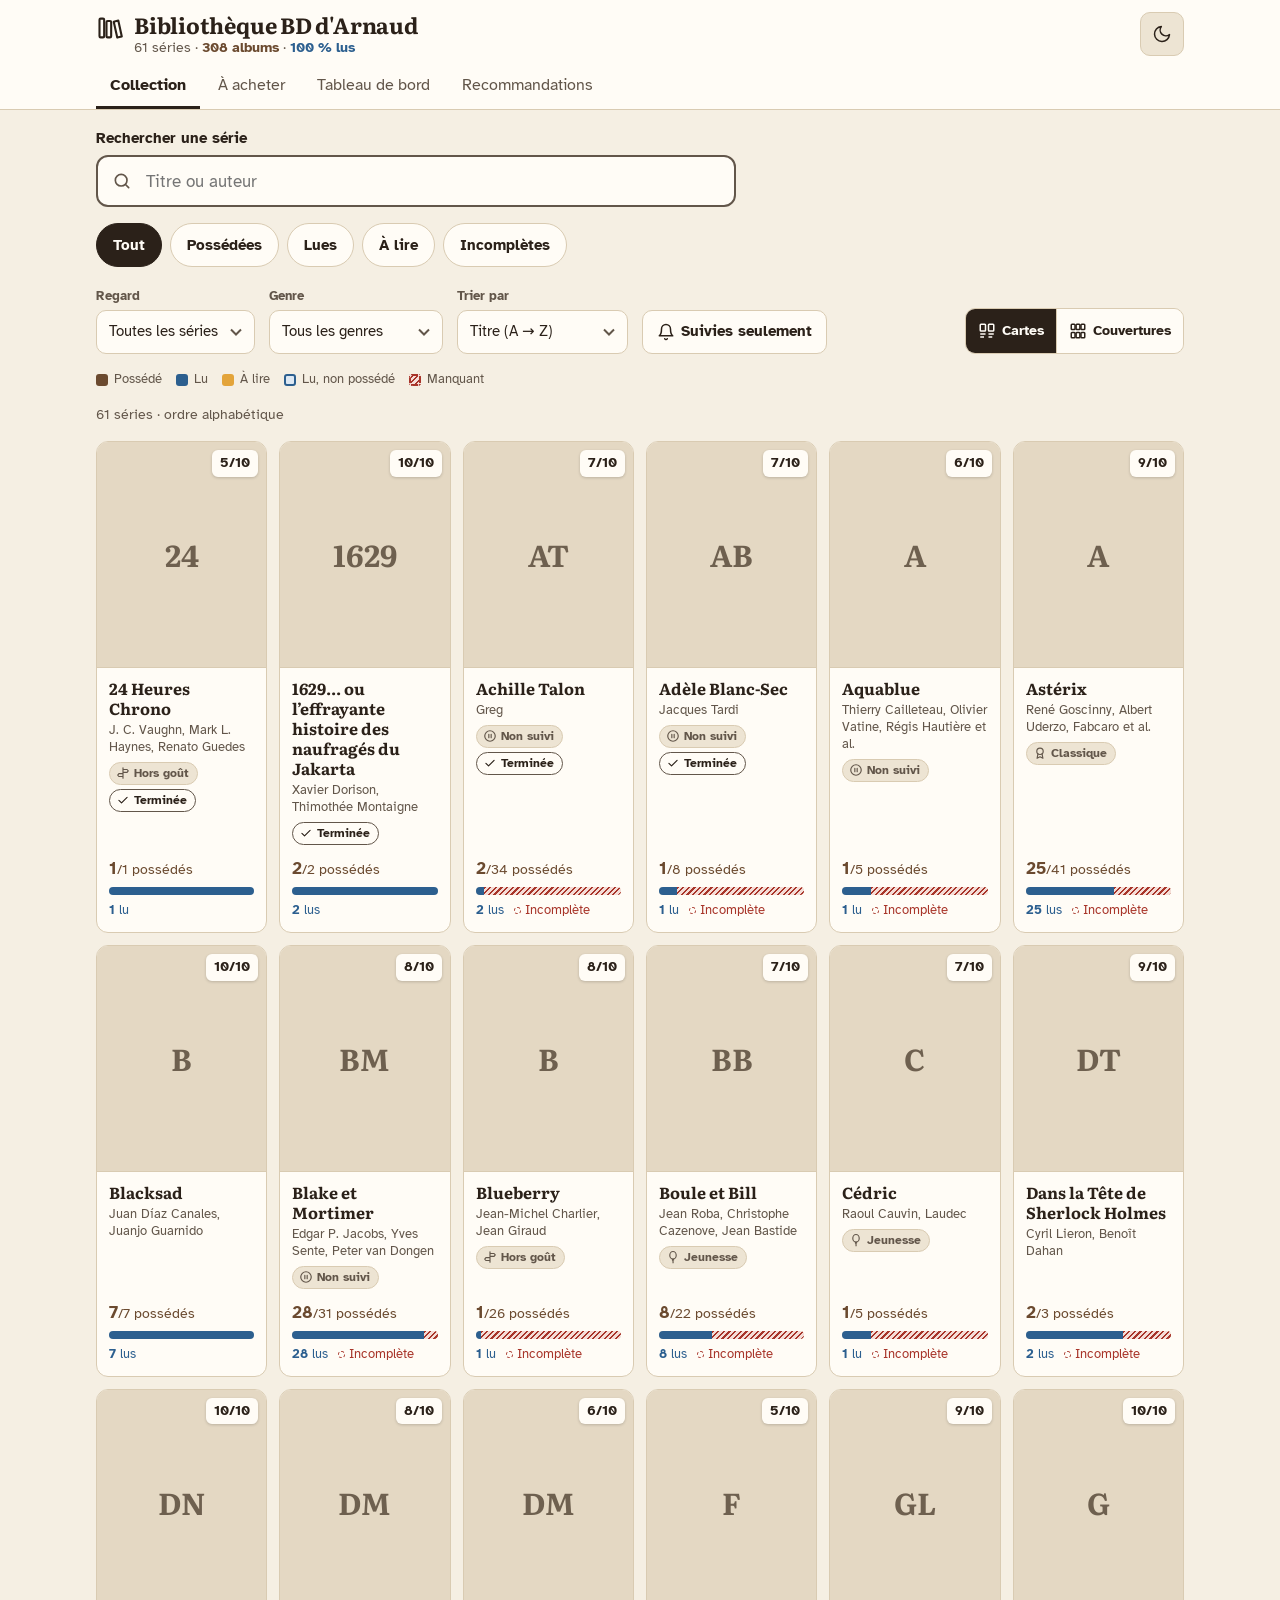
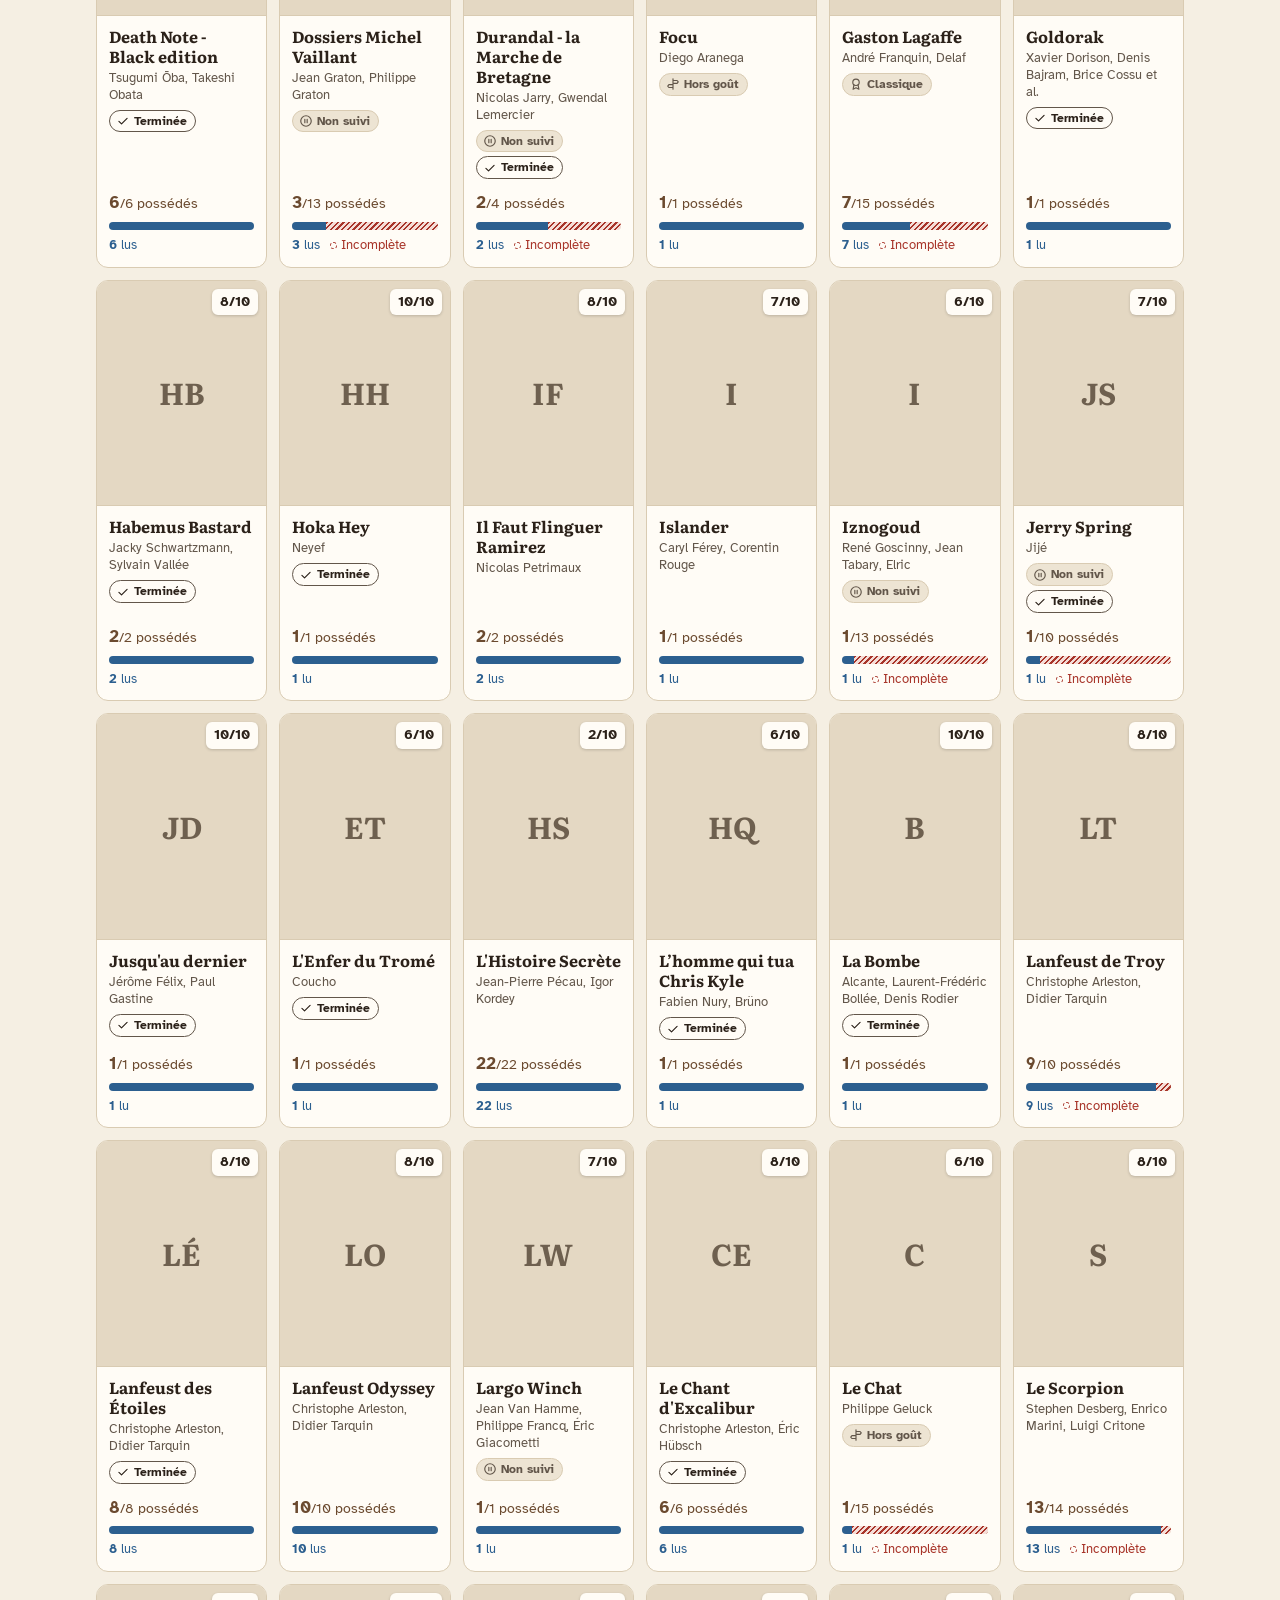
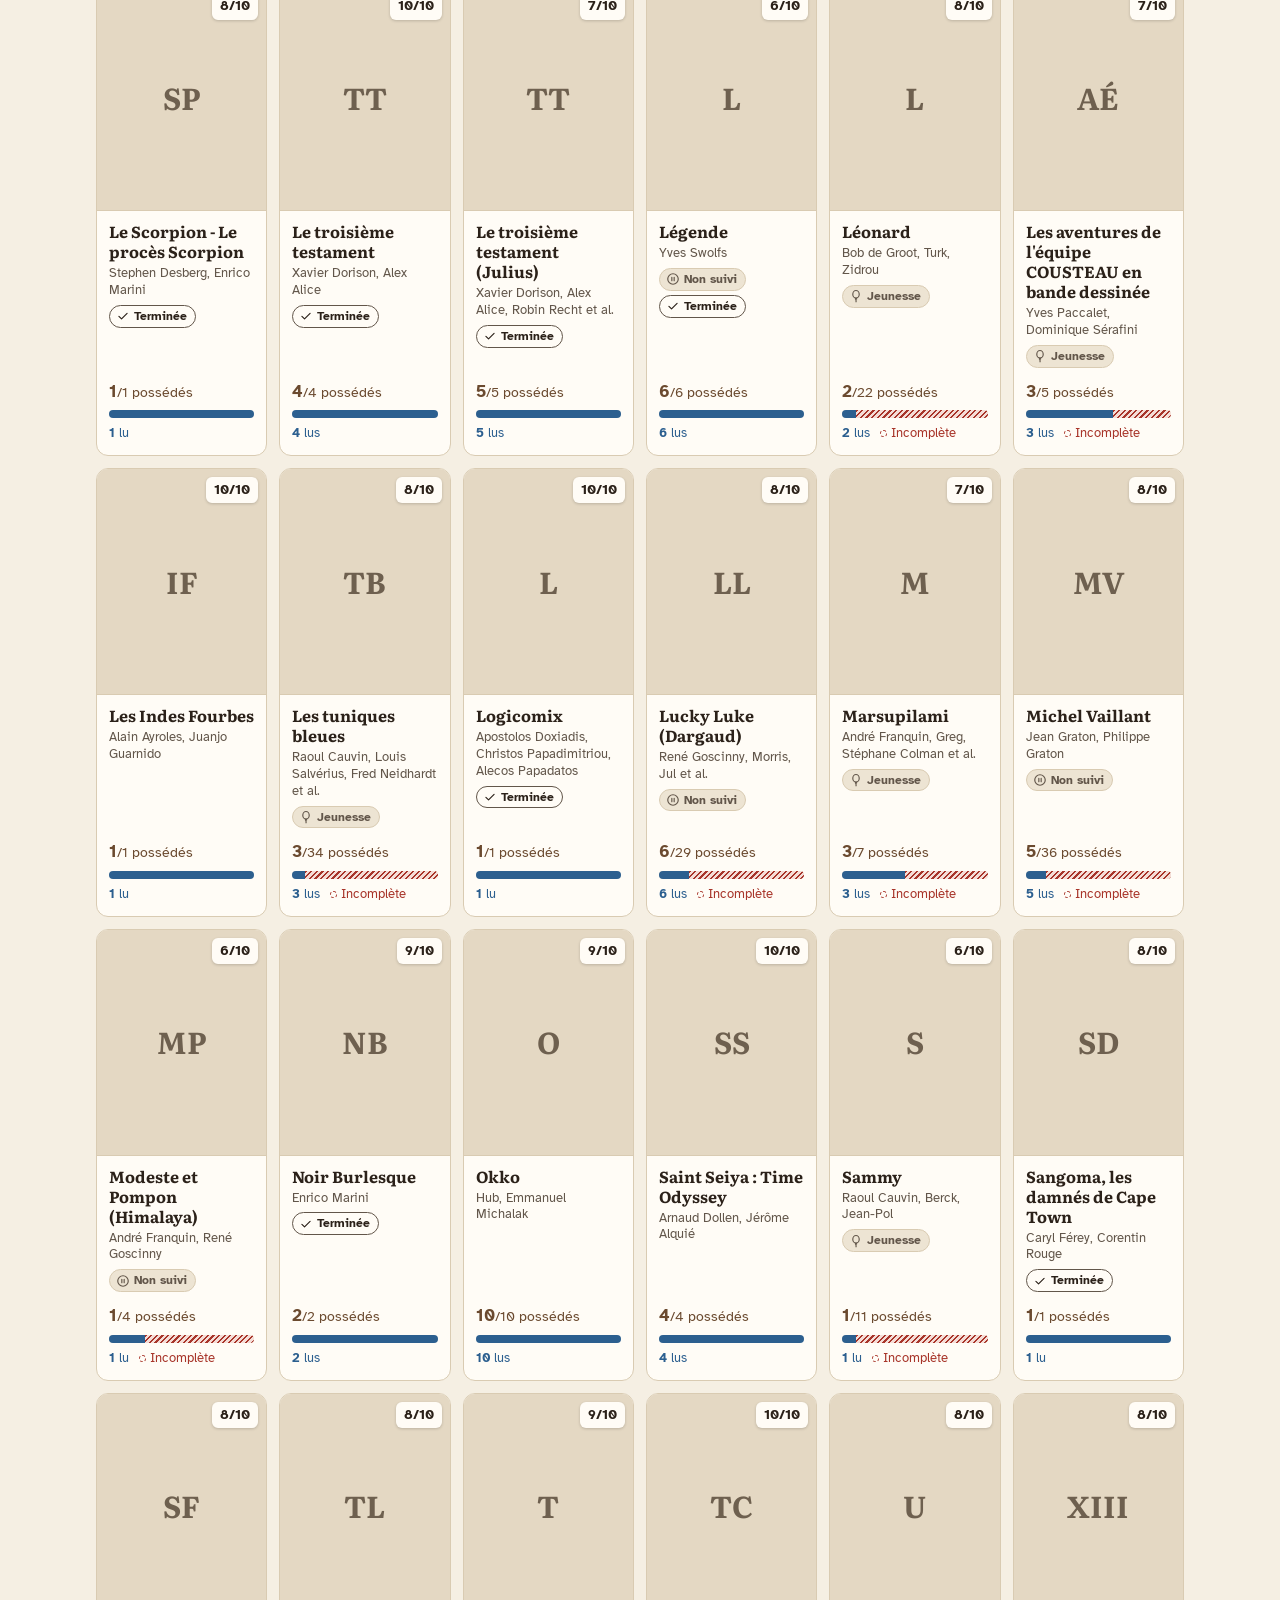
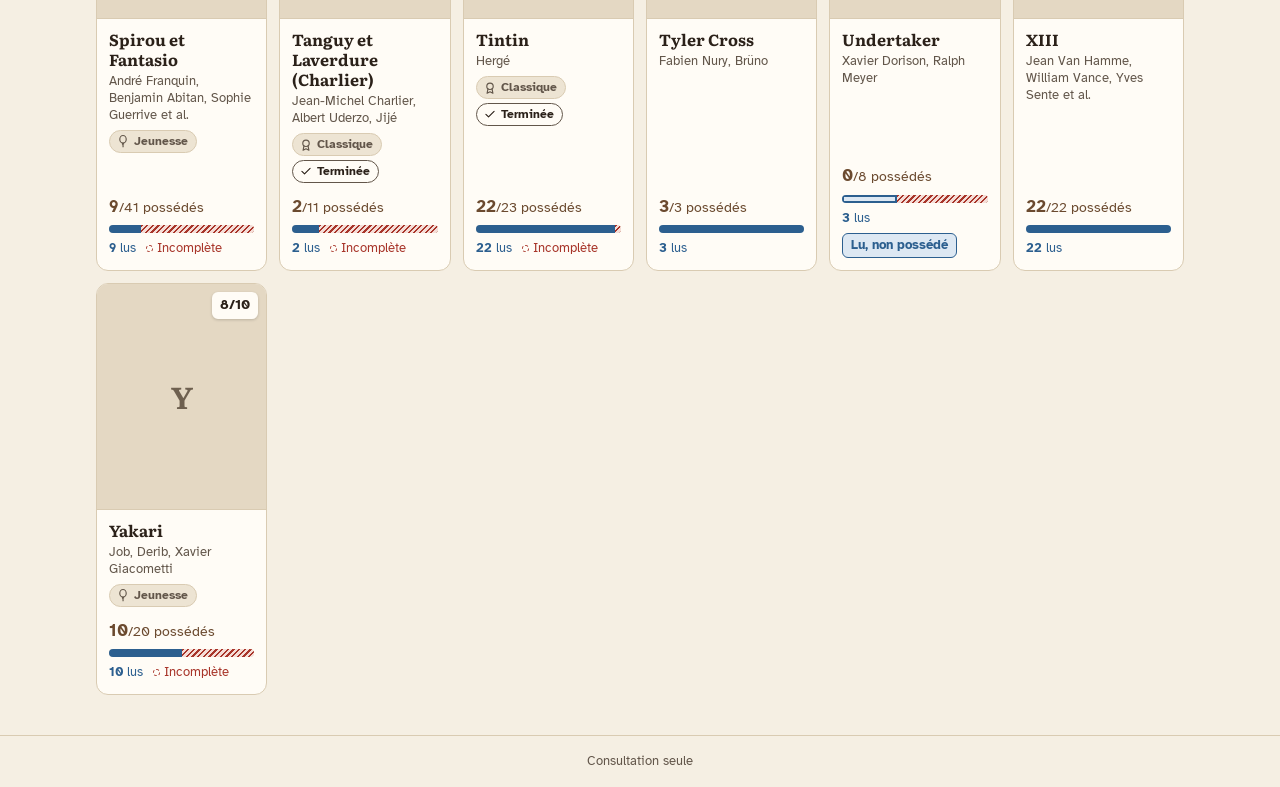
==== index.html @ 9b471a2a "US-23 — Filtre de genre en liste déroulante Remplace les pastilles de genre (défilement horizontal p" ====
<!doctype html>
<html lang="fr">
<head>
<meta charset="utf-8">
<meta name="viewport" content="width=device-width, initial-scale=1">
<title>Ma collection — Bibliothèque BD d'Arnaud</title>
<meta name="description" content="La collection de BD d'Arnaud : séries, albums possédés, lus et manquants.">
<script>
  // Thème appliqué avant l'affichage pour éviter un flash de couleurs.
  (function () {
    var t = null;
    try { t = localStorage.getItem('bd-theme'); } catch (e) {}
    if (t !== 'light' && t !== 'dark') t = window.matchMedia && matchMedia('(prefers-color-scheme: dark)').matches ? 'dark' : 'light';
    document.documentElement.dataset.theme = t;
  })();
</script>
<link rel="preconnect" href="https://fonts.googleapis.com">
<link rel="preconnect" href="https://fonts.gstatic.com" crossorigin>
<link rel="stylesheet" href="https://fonts.googleapis.com/css2?family=Atkinson+Hyperlegible:wght@400;700&family=Literata:opsz,wght@7..72,500;7..72,700&display=swap">
<link rel="stylesheet" href="css/style.css?v=8">
<script src="js/app.js?v=8" defer></script>
</head>
<body data-page="collection">

<header class="site-header">
  <div class="container">
    <div class="header-top">
      <div class="brand">
        <svg width="28" height="28" viewBox="0 0 24 24" fill="none" stroke="currentColor" stroke-width="1.8" stroke-linecap="round" stroke-linejoin="round" aria-hidden="true"><rect x="3" y="4" width="4" height="16" rx="1"/><rect x="9" y="6" width="4" height="14" rx="1"/><path d="M15.2 6.6l3.9-1 3 13.6-3.9 1z"/></svg>
        <div>
          <h1><a href="index.html">Bibliothèque BD d'Arnaud</a></h1>
          <p id="stats-entete">Chargement…</p>
        </div>
      </div>
      <button type="button" class="theme-toggle" aria-label="Changer de thème">
        <svg class="icon-moon" width="20" height="20" viewBox="0 0 24 24" fill="none" stroke="currentColor" stroke-width="1.8" stroke-linecap="round" stroke-linejoin="round" aria-hidden="true"><path d="M21 12.8A9 9 0 1 1 11.2 3a7 7 0 0 0 9.8 9.8z"/></svg>
        <svg class="icon-sun" width="20" height="20" viewBox="0 0 24 24" fill="none" stroke="currentColor" stroke-width="1.8" stroke-linecap="round" aria-hidden="true"><circle cx="12" cy="12" r="4"/><path d="M12 2v2M12 20v2M4.9 4.9l1.4 1.4M17.7 17.7l1.4 1.4M2 12h2M20 12h2M4.9 19.1l1.4-1.4M17.7 6.3l1.4-1.4"/></svg>
      </button>
    </div>
    <nav class="main-nav" aria-label="Navigation principale">
      <a href="index.html" aria-current="page">Collection</a>
      <a href="envies.html">À acheter</a>
      <a href="stats.html">Tableau de bord</a>
      <a href="reco.html">Recommandations</a>
    </nav>
  </div>
</header>

<main class="container">
  <div class="search">
    <label for="recherche">Rechercher une série</label>
    <div class="search-field">
      <svg width="20" height="20" viewBox="0 0 24 24" fill="none" stroke="currentColor" stroke-width="2" stroke-linecap="round" aria-hidden="true"><circle cx="11" cy="11" r="7"/><path d="M20 20l-3.5-3.5"/></svg>
      <input id="recherche" type="search" placeholder="Titre ou auteur" autocomplete="off" spellcheck="false">
    </div>
  </div>

  <div class="chips" role="group" aria-label="Filtrer les séries">
    <button type="button" data-filtre="tout" aria-pressed="true">Tout</button>
    <button type="button" data-filtre="possedees" aria-pressed="false">Possédées</button>
    <button type="button" data-filtre="lues" aria-pressed="false">Lues</button>
    <button type="button" data-filtre="alire" aria-pressed="false">À lire</button>
    <button type="button" data-filtre="incompletes" aria-pressed="false">Incomplètes</button>
  </div>

  <div class="reglages">
    <label class="reglage">
      <span>Regard</span>
      <select id="f-regard">
        <option value="toutes">Toutes les séries</option>
        <option value="gouts">Mes goûts</option>
        <option value="classique">Classiques</option>
        <option value="jeunesse">Jeunesse</option>
        <option value="hors-gout">Hors goût</option>
        <option value="non-suivi">Non suivi</option>
      </select>
    </label>
    <label class="reglage">
      <span>Genre</span>
      <select id="f-genre">
        <option value="">Tous les genres</option>
      </select>
    </label>
    <label class="reglage">
      <span>Trier par</span>
      <select id="f-tri">
        <option value="titre">Titre (A → Z)</option>
        <option value="note">Note</option>
        <option value="tomes">Nombre de tomes</option>
        <option value="manquants">Tomes manquants</option>
        <option value="ajout">Ajout récent</option>
      </select>
    </label>
    <button type="button" class="toggle" id="f-suivies" aria-pressed="false">
      <svg width="18" height="18" viewBox="0 0 24 24" fill="none" stroke="currentColor" stroke-width="2" stroke-linecap="round" stroke-linejoin="round" aria-hidden="true"><path d="M6 8a6 6 0 0 1 12 0c0 7 3 9 3 9H3s3-2 3-9M10.3 21a1.9 1.9 0 0 0 3.4 0"/></svg>
      Suivies seulement
    </button>
    <button type="button" class="lien-reinit" id="reinitialiser" hidden>Tout réinitialiser</button>
    <div class="vues" role="group" aria-label="Affichage">
      <button type="button" data-vue="cartes" aria-pressed="true" title="Cartes détaillées">
        <svg width="18" height="18" viewBox="0 0 24 24" fill="none" stroke="currentColor" stroke-width="2" stroke-linejoin="round" aria-hidden="true"><rect x="3" y="3" width="7" height="9" rx="1"/><rect x="14" y="3" width="7" height="9" rx="1"/><path d="M3 16h7M3 20h5M14 16h7M14 20h5"/></svg>
        Cartes
      </button>
      <button type="button" data-vue="couvertures" aria-pressed="false" title="Mur de couvertures">
        <svg width="18" height="18" viewBox="0 0 24 24" fill="none" stroke="currentColor" stroke-width="2" stroke-linejoin="round" aria-hidden="true"><rect x="3" y="3" width="5" height="7" rx="1"/><rect x="9.5" y="3" width="5" height="7" rx="1"/><rect x="16" y="3" width="5" height="7" rx="1"/><rect x="3" y="14" width="5" height="7" rx="1"/><rect x="9.5" y="14" width="5" height="7" rx="1"/><rect x="16" y="14" width="5" height="7" rx="1"/></svg>
        Couvertures
      </button>
    </div>
  </div>

  <div class="legend" aria-label="Légende des couleurs">
    <span><span class="swatch swatch-own" aria-hidden="true"></span>Possédé</span>
    <span><span class="swatch swatch-read" aria-hidden="true"></span>Lu</span>
    <span><span class="swatch swatch-toread" aria-hidden="true"></span>À lire</span>
    <span><span class="swatch swatch-lnp" aria-hidden="true"></span>Lu, non possédé</span>
    <span><span class="swatch swatch-miss" aria-hidden="true"></span>Manquant</span>
  </div>

  <p class="count" id="compteur" aria-live="polite"></p>
  <ul class="series-grid" id="liste-series"></ul>

  <div class="message" id="aucun-resultat" role="status" hidden>
    <svg width="56" height="56" viewBox="0 0 24 24" fill="none" stroke="currentColor" stroke-width="1.4" stroke-linecap="round" stroke-linejoin="round" aria-hidden="true"><rect x="3" y="4" width="4" height="16" rx="1"/><rect x="9" y="6" width="4" height="14" rx="1"/><circle cx="17.5" cy="13.5" r="3.5"/><path d="M20 16l2 2"/></svg>
    <h2>Aucune série trouvée</h2>
    <p id="aucun-resultat-texte"></p>
    <p>Vérifiez l’orthographe ou essayez le nom d’un auteur.</p>
    <button type="button" class="btn-primary" id="effacer">Effacer la recherche</button>
  </div>
</main>

<footer class="site-footer">Consultation seule</footer>

</body>
</html>
---- css/style.css ----
/* Bibliothèque BD d'Arnaud — charte : docs/mockups/README.md */

:root {
  --bg: #F5EFE3; --surf: #FFFCF6; --surf2: #EDE4D3; --line: #D9CBB2;
  --ink: #2B2119; --ink2: #62564A;
  --own: #6B4A2F; --read: #2C5F8F; --onread: #FFFFFF; --readtint: #DDE8F3;
  --toread: #E3A43A; --ontoread: #2B2119; --toreadtxt: #875810; --toreadtint: #F7EAD0;
  --miss: #A8352A; --misstint: #F5DDD7;
  --cover: #E4D8C3; --covertxt: #6E604F;
  --shadow: 0 1px 3px rgba(0, 0, 0, 0.18);
  color-scheme: light;
}

@media (prefers-color-scheme: dark) {
  :root:not([data-theme="light"]) {
    --bg: #1A1612; --surf: #231E19; --surf2: #2E2720; --line: #463B30;
    --ink: #F2EADD; --ink2: #BCAF9D;
    --own: #D6B38E; --read: #8DB8E6; --onread: #10202F; --readtint: #1F3247;
    --toread: #E9B455; --ontoread: #1A1612; --toreadtxt: #F0C470; --toreadtint: #3A2D17;
    --miss: #EE8270; --misstint: #47231D;
    --cover: #342C24; --covertxt: #A89880;
    color-scheme: dark;
  }
}

:root[data-theme="dark"] {
  --bg: #1A1612; --surf: #231E19; --surf2: #2E2720; --line: #463B30;
  --ink: #F2EADD; --ink2: #BCAF9D;
  --own: #D6B38E; --read: #8DB8E6; --onread: #10202F; --readtint: #1F3247;
  --toread: #E9B455; --ontoread: #1A1612; --toreadtxt: #F0C470; --toreadtint: #3A2D17;
  --miss: #EE8270; --misstint: #47231D;
  --cover: #342C24; --covertxt: #A89880;
  color-scheme: dark;
}

/* Motif « manquant » : hachures à 135° */
:root { --hatch: repeating-linear-gradient(135deg, var(--miss) 0 1.5px, var(--misstint) 1.5px 4px); }

*, *::before, *::after { box-sizing: border-box; }

body {
  margin: 0;
  min-height: 100vh;
  display: flex;
  flex-direction: column;
  background: var(--bg);
  color: var(--ink);
  font-family: 'Atkinson Hyperlegible', system-ui, sans-serif;
  font-size: 16px;
  line-height: 1.45;
}

h1, h2, h3 { font-family: Literata, Georgia, serif; font-weight: 700; }

a { color: inherit; }

:focus-visible { outline: 3px solid var(--read); outline-offset: 2px; }

.sr-only {
  position: absolute; width: 1px; height: 1px; padding: 0; margin: -1px;
  overflow: hidden; clip: rect(0, 0, 0, 0); white-space: nowrap; border: 0;
}

.container { max-width: 1120px; margin: 0 auto; padding-left: 16px; padding-right: 16px; width: 100%; }

/* ---------- En-tête ---------- */
.site-header { background: var(--surf); border-bottom: 1px solid var(--line); }
.site-header .container { padding-top: 12px; display: flex; flex-direction: column; gap: 6px; }
.header-top { display: flex; align-items: flex-start; gap: 12px; }
.brand { flex: 1 1 auto; display: flex; gap: 10px; align-items: flex-start; }
.brand svg { flex: 0 0 auto; margin-top: 2px; }
.brand h1 { margin: 0; font-size: 22px; line-height: 1.2; letter-spacing: -0.01em; }
.brand h1 a { text-decoration: none; }
.brand p { margin: 0; font-size: 14px; color: var(--ink2); }
.stat-own { color: var(--own); font-weight: 700; }
.stat-read { color: var(--read); font-weight: 700; }

.theme-toggle {
  flex: 0 0 auto; width: 44px; height: 44px;
  display: flex; align-items: center; justify-content: center;
  border: 1px solid var(--line); border-radius: 10px;
  background: var(--surf2); color: var(--ink); cursor: pointer;
}
.theme-toggle .icon-sun { display: none; }
:root[data-theme="dark"] .theme-toggle .icon-sun { display: block; }
:root[data-theme="dark"] .theme-toggle .icon-moon { display: none; }

.main-nav { display: flex; gap: 4px; overflow-x: auto; scrollbar-width: none; margin: 0 -16px; padding: 0 16px; }
.main-nav a {
  min-height: 44px; display: flex; align-items: center; padding: 0 14px; white-space: nowrap; flex: 0 0 auto;
  text-decoration: none; color: var(--ink2); border-bottom: 3px solid transparent;
}
.main-nav a[aria-current="page"] { color: var(--ink); font-weight: 700; border-bottom-color: var(--ink); }

/* ---------- Contenu ---------- */
main.container { flex: 1 0 auto; padding-top: 18px; padding-bottom: 40px; display: flex; flex-direction: column; gap: 16px; }

/* ---------- Recherche et filtres ---------- */
.search { display: flex; flex-direction: column; gap: 6px; }
.search label { font-size: 15px; font-weight: 700; }
.search-field { position: relative; max-width: 640px; }
.search-field svg { position: absolute; left: 16px; top: 16px; color: var(--ink2); pointer-events: none; }
.search-field input {
  width: 100%; height: 52px; padding: 0 16px 0 48px;
  border: 2px solid var(--ink2); border-radius: 12px;
  background: var(--surf); color: var(--ink); font: inherit; font-size: 17px;
}
.search-field input:focus { border-color: var(--read); outline: none; box-shadow: 0 0 0 3px var(--readtint); }

.chips { display: flex; gap: 8px; overflow-x: auto; margin: 0 -16px; padding: 0 16px 4px; }
.chips button {
  flex: 0 0 auto; min-height: 44px; padding: 0 16px; border-radius: 999px;
  border: 1px solid var(--line); background: var(--surf); color: var(--ink);
  font: inherit; font-size: 15px; font-weight: 700; cursor: pointer; white-space: nowrap;
}
.chips button[aria-pressed="true"] { background: var(--ink); color: var(--surf); border-color: var(--ink); }

/* Regard, tri et « Suivies seulement » (US-16) */
.reglages { display: flex; flex-wrap: wrap; align-items: flex-end; gap: 10px 14px; }
.reglage { display: flex; flex-direction: column; gap: 4px; font-size: 13px; font-weight: 700; color: var(--ink2); }
.reglage select {
  min-height: 44px; padding: 0 36px 0 12px; border-radius: 10px; border: 1px solid var(--line);
  background: var(--surf) url("data:image/svg+xml,%3Csvg xmlns='http://www.w3.org/2000/svg' width='12' height='8' viewBox='0 0 12 8'%3E%3Cpath d='M1 1.5l5 5 5-5' fill='none' stroke='%2362564A' stroke-width='2'/%3E%3C/svg%3E") no-repeat right 12px center;
  color: var(--ink); font: inherit; font-size: 15px; font-weight: 400; appearance: none; cursor: pointer;
}
.toggle {
  display: inline-flex; align-items: center; gap: 6px; min-height: 44px; padding: 0 14px; border-radius: 10px;
  border: 1px solid var(--line); background: var(--surf); color: var(--ink);
  font: inherit; font-size: 15px; font-weight: 700; cursor: pointer;
}
.toggle[aria-pressed="true"] { background: var(--ink); color: var(--surf); border-color: var(--ink); }
/* Cartes / Couvertures (US-20) */
.vues { display: inline-flex; margin-left: auto; border: 1px solid var(--line); border-radius: 10px; overflow: hidden; }
.vues button {
  display: inline-flex; align-items: center; gap: 6px; min-height: 44px; padding: 0 12px; border: 0;
  background: var(--surf); color: var(--ink); font: inherit; font-size: 14px; font-weight: 700; cursor: pointer;
}
.vues button + button { border-left: 1px solid var(--line); }
.vues button[aria-pressed="true"] { background: var(--ink); color: var(--surf); }

.tag-genre { color: var(--ink); text-decoration: none; }
.tag-genre:hover { border-color: var(--ink2); text-decoration: underline; }
.lien-reinit {
  min-height: 44px; padding: 0 4px; border: 0; background: none; color: var(--ink);
  font: inherit; font-size: 14px; text-decoration: underline; cursor: pointer;
}

.btn-primary {
  margin-top: 6px; min-height: 44px; padding: 0 20px; border-radius: 999px;
  border: 1px solid var(--ink); background: var(--ink); color: var(--surf);
  font: inherit; font-size: 15px; font-weight: 700; cursor: pointer;
  display: inline-flex; align-items: center; text-decoration: none;
}

[hidden] { display: none !important; }

.legend { display: flex; flex-wrap: wrap; gap: 6px 14px; font-size: 13px; color: var(--ink2); }
.legend span { display: flex; align-items: center; gap: 6px; }
.swatch { width: 12px; height: 12px; border-radius: 3px; }
.swatch-own { background: var(--own); }
.swatch-read { background: var(--read); }
.swatch-toread { background: var(--toread); }
.swatch-lnp { background: var(--readtint); border: 2px solid var(--read); }
.swatch-miss { background: var(--hatch); border: 2px dashed var(--miss); }

.count { margin: 0; font-size: 14px; color: var(--ink2); }

.message {
  display: flex; flex-direction: column; align-items: center; text-align: center; gap: 10px;
  padding: 48px 20px; background: var(--surf); border: 1px dashed var(--line); border-radius: 16px;
}
.message h2 { margin: 0; font-size: 22px; }
.message p { margin: 0; max-width: 360px; font-size: 15px; color: var(--ink2); }

/* ---------- Cartes série ---------- */
.series-grid {
  display: grid; grid-template-columns: repeat(auto-fill, minmax(160px, 1fr)); gap: 12px;
  margin: 0; padding: 0; list-style: none;
}
.card {
  height: 100%; display: flex; flex-direction: column;
  background: var(--surf); border: 1px solid var(--line); border-radius: 12px; overflow: hidden;
  text-decoration: none; color: var(--ink);
}
.card:hover { border-color: var(--ink2); }
.cover {
  position: relative; aspect-ratio: 3 / 4; background: var(--cover); border-bottom: 1px solid var(--line);
  display: flex; align-items: center; justify-content: center;
}
.cover, .book-cover { position: relative; overflow: hidden; }
.cover-img { position: absolute; inset: 0; width: 100%; height: 100%; object-fit: cover; }
.note-badge { z-index: 1; }
.cover-initials { font-family: Literata, Georgia, serif; font-size: 30px; font-weight: 700; color: var(--covertxt); }
.note-badge {
  position: absolute; top: 8px; right: 8px; padding: 3px 8px; border-radius: 6px;
  background: var(--surf); color: var(--ink); font-weight: 700; font-size: 14px; box-shadow: var(--shadow);
}
.card-body { flex: 1 1 auto; padding: 10px 12px 12px; display: flex; flex-direction: column; gap: 4px; }
.card-body h2 { margin: 0; font-size: 16px; line-height: 1.25; }
.card-authors { margin: 0; font-size: 13px; line-height: 1.3; color: var(--ink2); }
.card-stats { margin-top: auto; padding-top: 8px; display: flex; flex-direction: column; gap: 6px; }
.card-own { font-size: 14px; color: var(--own); }
.card-own strong { font-size: 17px; }
.card-meta { display: flex; flex-wrap: wrap; align-items: center; gap: 4px 10px; font-size: 13px; }
.card-read { color: var(--read); }
.card-incomplete { display: flex; align-items: center; gap: 4px; color: var(--miss); }
.card-incomplete::before {
  content: ""; width: 7px; height: 7px; border-radius: 50%; border: 1.5px dashed var(--miss);
}
/* Badges « regard » et « Terminée » (US-14) : tons neutres, icône + libellé,
   pour ne pas se confondre avec les statuts possédé / lu / à lire / manquant. */
.card-badges { display: flex; flex-wrap: wrap; gap: 4px; margin-top: 2px; }
.badge-regard {
  display: inline-flex; align-items: center; gap: 4px; align-self: flex-start;
  padding: 2px 8px 2px 6px; border-radius: 999px;
  background: var(--surf2); color: var(--ink2); border: 1px solid var(--line);
  font-size: 12px; font-weight: 700; line-height: 1.4; white-space: nowrap;
}
.badge-regard svg { width: 14px; height: 14px; flex: none; }
.badge-terminee { background: transparent; color: var(--ink); border-color: var(--ink2); }
.tags .badge-regard { font-size: 13px; padding: 2px 10px 2px 8px; }
.badge-lnp {
  align-self: flex-start; padding: 2px 8px; border-radius: 6px;
  background: var(--readtint); border: 1.5px solid var(--read); color: var(--read);
  font-size: 13px; font-weight: 700;
}

/* Mur de couvertures (US-20) : couvertures seules, le texte reste lu par les lecteurs d'écran */
.series-grid.mur { grid-template-columns: repeat(auto-fill, minmax(100px, 1fr)); gap: 8px; }
.mur .card { border-radius: 4px 8px 8px 4px; }
.mur .cover { border-bottom: 0; }
.mur .cover-initials { font-size: 22px; }
.mur .note-badge { top: 4px; right: 4px; padding: 1px 5px; font-size: 12px; }
.mur .card-body {
  position: absolute; width: 1px; height: 1px; padding: 0; margin: -1px;
  overflow: hidden; clip: rect(0, 0, 0, 0); white-space: nowrap; border: 0;
}
.mur .card:hover, .mur .card:focus-visible { border-color: var(--ink); }

/* Barre de progression d'une série */
.bar { display: flex; height: 8px; border-radius: 4px; overflow: hidden; background: var(--surf2); }
.bar span { display: block; height: 100%; }
.bar .seg-read { background: var(--read); }
.bar .seg-toread { background: var(--toread); }
.bar .seg-lnp { background: var(--readtint); box-shadow: inset 0 0 0 2px var(--read); }
.bar .seg-miss { background: var(--hatch); }

/* ---------- Page série ---------- */
main.page-serie { padding-top: 8px; }
.back-link {
  align-self: flex-start; min-height: 44px; display: flex; align-items: center; gap: 6px;
  color: var(--ink); text-decoration: none; font-weight: 700;
}
.serie-layout { display: flex; flex-wrap: wrap; gap: 28px; align-items: flex-start; }
.serie-info { flex: 1 1 320px; display: flex; flex-direction: column; gap: 16px; }
.serie-tomes { flex: 999 1 480px; min-width: 0; display: flex; flex-direction: column; gap: 12px; }

.serie-head { display: flex; gap: 16px; align-items: flex-start; }
.book-cover {
  flex: 0 0 auto; width: 112px; height: 150px; border-radius: 3px 8px 8px 3px;
  background: var(--cover); border-left: 7px solid var(--line); color: var(--covertxt);
  display: flex; flex-direction: column; align-items: center; justify-content: center; gap: 4px;
}
.book-cover span:first-child { font-family: Literata, Georgia, serif; font-weight: 700; font-size: 28px; }
.book-cover span:last-child { font-size: 10px; letter-spacing: 0.08em; text-transform: uppercase; }
.serie-title { flex: 1 1 auto; min-width: 0; display: flex; flex-direction: column; gap: 4px; }
.serie-title h1 { margin: 0; font-size: 28px; line-height: 1.15; overflow-wrap: anywhere; }
.serie-title p { margin: 0; font-size: 15px; }
.serie-title .editeur { font-size: 14px; color: var(--ink2); }
.tags { display: flex; flex-wrap: wrap; gap: 6px; margin-top: 6px; }
.tag { padding: 2px 10px; border-radius: 999px; border: 1px solid var(--line); font-size: 13px; }
.tag-statut { background: var(--ink); color: var(--surf); border-color: var(--ink); font-weight: 700; }

.note-box {
  display: flex; flex-direction: column; gap: 10px; padding: 18px;
  background: var(--surf); border: 1px solid var(--line); border-radius: 14px;
}
.note-line { display: flex; align-items: baseline; gap: 4px; }
.note-line .label { font-size: 14px; color: var(--ink2); margin-right: 8px; }
.note-line .valeur { font-family: Literata, Georgia, serif; font-size: 52px; font-weight: 700; line-height: 1; }
.note-line .sur { font-family: Literata, Georgia, serif; font-size: 22px; color: var(--ink2); }
.note-box blockquote {
  margin: 0; padding: 0 0 0 14px; border-left: 3px solid var(--line);
  font-family: Literata, Georgia, serif; font-style: italic; font-size: 18px; line-height: 1.4;
  white-space: pre-line;
}
.note-empty {
  display: flex; flex-direction: column; gap: 2px; padding: 14px 18px;
  border: 1px dashed var(--line); border-radius: 14px; color: var(--ink2);
}
.note-empty strong { font-size: 15px; }
.note-empty span { font-size: 14px; }

.serie-counts { display: flex; flex-wrap: wrap; gap: 8px; }
.serie-counts span {
  padding: 8px 12px; border-radius: 10px; background: var(--surf); border: 1px solid var(--line); font-size: 15px;
}
.serie-counts strong { font-size: 20px; }
.serie-counts .c-own { color: var(--own); }
.serie-counts .c-read { color: var(--read); }
.serie-counts .c-toread { color: var(--toreadtxt); }
.serie-counts .c-lnp { color: var(--read); background: var(--readtint); border: 1.5px solid var(--read); }
.serie-counts .c-miss { color: var(--miss); background: var(--misstint); border: 1.5px dashed var(--miss); }

.tomes-head { display: flex; justify-content: space-between; align-items: baseline; gap: 12px; }
.tomes-head h2 { margin: 0; font-size: 22px; }
.tomes-head span { font-size: 14px; color: var(--ink2); }

/* Pastille de tome (grille et liste) selon son statut */
.cell { display: flex; align-items: center; justify-content: center; font-weight: 700; }
.st-lu .cell { background: var(--read); color: var(--onread); }
.st-alire .cell { background: var(--toread); color: var(--ontoread); }
.st-lnp .cell { background: var(--readtint); color: var(--read); border: 2px solid var(--read); }
.st-manquant .cell {
  background: repeating-linear-gradient(135deg, var(--misstint) 0 4px, var(--surf) 4px 7px);
  color: var(--miss); border: 2px dashed var(--miss);
}

.tomes-grid { display: flex; flex-wrap: wrap; gap: 4px; margin: 0; padding: 0; list-style: none; }
.tomes-grid .cell { width: 30px; height: 30px; border-radius: 5px; font-size: 12px; }

.tomes-list { list-style: none; margin: 0; padding: 0; display: flex; flex-direction: column; gap: 6px; }
.tome-row {
  display: flex; align-items: center; gap: 12px; padding: 8px 12px 8px 8px; border-radius: 10px;
  background: var(--surf); border: 1px solid var(--line);
}
.tome-row.st-manquant { background: var(--misstint); border: 2px dashed var(--miss); }
.tome-row .cell { flex: 0 0 auto; width: 34px; height: 44px; border-radius: 2px 5px 5px 2px; font-size: 14px; }
.tome-row .cell.range { width: auto; min-width: 34px; padding: 0 6px; font-size: 12px; }
.tome-titre { flex: 1 1 auto; min-width: 0; font-size: 15px; }
.tome-titre .num { color: var(--ink2); }
.tome-tag {
  flex: 0 0 auto; display: flex; align-items: center; gap: 5px; padding: 3px 10px; border-radius: 999px;
  font-size: 13px; font-weight: 700; white-space: nowrap;
}
.st-lu .tome-tag { background: var(--read); color: var(--onread); }
.st-alire .tome-tag { background: var(--toreadtint); color: var(--toreadtxt); border: 1px solid var(--toread); }
.st-lnp .tome-tag { background: var(--readtint); color: var(--read); border: 1.5px solid var(--read); }
.st-manquant .tome-tag { background: var(--miss); color: var(--surf); }

.legend.boxed { padding: 10px 12px; background: var(--surf2); border-radius: 10px; color: var(--ink); }

/* ---------- Tableau de bord ---------- */
main.page-stats { padding-top: 20px; gap: 18px; }
.page-title { margin: 0; font-size: 28px; line-height: 1.2; }

.kpis { display: grid; grid-template-columns: repeat(auto-fit, minmax(150px, 1fr)); gap: 10px; }
.kpi {
  padding: 14px; background: var(--surf); border: 1px solid var(--line); border-radius: 12px;
  display: flex; flex-direction: column; gap: 2px;
}
.kpi.k-own { border-top: 4px solid var(--own); }
.kpi.k-read { border-top: 4px solid var(--read); }
.kpi strong { font-family: Literata, Georgia, serif; font-size: 34px; line-height: 1.1; }
.kpi.k-own strong { color: var(--own); }
.kpi.k-read strong { color: var(--read); }
.kpi span { font-size: 14px; color: var(--ink2); }
.kpi .bar { margin-top: 4px; }

.panels { display: grid; grid-template-columns: repeat(auto-fit, minmax(min(320px, 100%), 1fr)); gap: 12px; align-items: start; }
.panel {
  padding: 16px; background: var(--surf); border: 1px solid var(--line); border-radius: 12px;
  display: flex; flex-direction: column; gap: 12px; min-width: 0;
}
.panel-head { display: flex; justify-content: space-between; align-items: flex-start; gap: 12px; }
.panel h2 { margin: 0; font-size: 20px; }
.panel-head p, .panel-foot { margin: 0; font-size: 14px; color: var(--ink2); }
.panel-foot { padding-top: 8px; border-top: 1px solid var(--line); }
.pile-total {
  flex: 0 0 auto; padding: 4px 12px; border-radius: 10px;
  background: var(--toreadtint); border: 1px solid var(--toread); color: var(--toreadtxt);
  font-family: Literata, Georgia, serif; font-size: 26px; font-weight: 700; line-height: 1.1;
}
.rows { list-style: none; margin: 0; padding: 0; display: flex; flex-direction: column; gap: 2px; }
.rows a {
  display: grid; grid-template-columns: minmax(0, 1fr) auto; gap: 4px 12px; align-items: center;
  min-height: 44px; padding: 4px 0; text-decoration: none; color: var(--ink);
}
.rows .r-titre { font-size: 15px; }
.rows .r-own { font-size: 13px; color: var(--own); }
.rows .r-toread { font-weight: 700; color: var(--toreadtxt); }
.rows .r-miss { font-size: 14px; font-weight: 700; color: var(--miss); }
.rows .bar { grid-column: 1 / -1; }
.rows .r-tome { font-size: 13px; color: var(--ink2); }
.rows .r-date { font-size: 14px; font-weight: 700; text-align: right; }

/* Tomes annoncés (US-13) */
.tag-averifier {
  display: inline-block; margin-left: 6px; padding: 0 6px; border-radius: 6px;
  border: 1px dashed var(--ink2); color: var(--ink2); font-size: 12px; font-weight: 400; white-space: nowrap;
}
.annonces { display: flex; flex-direction: column; gap: 6px; padding: 12px 16px; border: 1px solid var(--line); border-radius: 12px; background: var(--surf); }
.annonces h2 { margin: 0; font-size: 18px; }
.annonces ul { list-style: none; margin: 0; padding: 0; display: flex; flex-direction: column; gap: 4px; }
.annonces li { display: flex; flex-wrap: wrap; justify-content: space-between; gap: 4px 12px; font-size: 15px; }
.annonces li span { color: var(--ink2); }
.rows .seg-own { background: var(--own); }

.histo {
  display: grid; grid-template-columns: repeat(var(--cols, 10), minmax(0, 1fr)); gap: 6px; align-items: end;
  height: 170px; padding-bottom: 4px; border-bottom: 1px solid var(--line);
}
.histo div { display: flex; flex-direction: column; align-items: center; justify-content: flex-end; gap: 4px; height: 100%; }
.histo b { font-size: 13px; }
.histo i { display: block; width: 100%; border-radius: 4px 4px 0 0; background: var(--ink2); }
.histo i.top { background: var(--ink); }
.histo i.zero { background: var(--line); }
.histo-axis { display: grid; grid-template-columns: repeat(var(--cols, 10), minmax(0, 1fr)); gap: 6px; margin-top: -6px; }
.histo-axis span { text-align: center; font-size: 13px; color: var(--ink2); }
.histo-note { margin: 0; font-size: 13px; color: var(--ink2); }

/* Mes goûts en chiffres (US-22) */
.panel-large { grid-column: 1 / -1; }
.gouts-toutes { display: flex; align-items: center; gap: 8px; min-height: 44px; font-size: 14px; cursor: pointer; white-space: nowrap; }
.gouts-toutes input { width: 18px; height: 18px; accent-color: var(--read); }
#gouts-contenu { display: grid; grid-template-columns: repeat(auto-fit, minmax(min(300px, 100%), 1fr)); gap: 12px 28px; }
#gouts-contenu > .histo-note { grid-column: 1 / -1; }
.gouts-bloc { display: flex; flex-direction: column; gap: 8px; min-width: 0; }
.gouts-bloc h3 { margin: 0; font-size: 17px; }
.gouts-barres { list-style: none; margin: 0; padding: 0; display: flex; flex-direction: column; gap: 6px; }
.gouts-barres li { display: grid; grid-template-columns: minmax(0, 1fr) auto; gap: 2px 12px; align-items: baseline; }
.gouts-barres .bar { grid-column: 1 / -1; }
.gouts-barres .g-nom { font-size: 15px; }
.gouts-barres .g-nom a { color: var(--ink); }
.gouts-barres .g-val { font-size: 14px; color: var(--ink2); white-space: nowrap; }
.gouts-barres .g-val strong { font-size: 16px; color: var(--read); }
.gouts-regards { list-style: none; margin: 0; padding: 0; display: flex; flex-wrap: wrap; gap: 8px; }
.gouts-regards a {
  display: flex; align-items: baseline; gap: 6px; min-height: 44px; padding: 8px 12px; border-radius: 10px;
  background: var(--surf2); color: var(--ink); text-decoration: none; font-size: 15px;
}
.gouts-regards a:hover { box-shadow: inset 0 0 0 1px var(--ink2); }
.gouts-regards strong { font-size: 20px; }

/* ---------- Recommandations (US-11) ---------- */
main.page-reco { padding-top: 20px; }
.reco-intro { margin: -8px 0 0; color: var(--ink2); font-size: 15px; }
.reco-list { list-style: none; margin: 0; padding: 0; display: grid; grid-template-columns: repeat(auto-fill, minmax(min(340px, 100%), 1fr)); gap: 12px; align-items: start; }
.reco-card {
  padding: 16px; background: var(--surf); border: 1px solid var(--line); border-radius: 12px;
  display: flex; flex-direction: column; gap: 8px; min-width: 0;
}
.reco-head { display: flex; justify-content: space-between; align-items: flex-start; gap: 12px; }
.reco-head h2 { margin: 0; font-size: 20px; line-height: 1.25; }
.reco-statut {
  flex: 0 0 auto; padding: 2px 10px; border-radius: 999px; font-size: 13px; font-weight: 700;
  border: 1px solid var(--line); color: var(--ink2); white-space: nowrap;
}
.statut-interesse .reco-statut { background: var(--readtint); border-color: var(--read); color: var(--read); }
.statut-decouvrir .reco-statut { background: var(--toreadtint); border-color: var(--toread); color: var(--toreadtxt); }
.reco-meta { margin: 0; font-size: 14px; color: var(--ink2); }
.reco-pourquoi { margin: 0; font-size: 15px; }
.reco-liees { display: flex; flex-wrap: wrap; align-items: center; gap: 6px; font-size: 14px; }
.reco-liees span:first-child { color: var(--ink2); }
.reco-liees a { padding: 2px 10px; border-radius: 999px; border: 1px solid var(--line); color: var(--ink); text-decoration: none; }
.reco-liees a:hover { border-color: var(--ink2); }
.reco-liees .r-note { font-weight: 700; color: var(--read); }
.reco-foot { margin: 0; padding-top: 8px; border-top: 1px solid var(--line); font-size: 13px; color: var(--ink2); }
.reco-foot a { color: var(--ink2); }
/* Reco rejetée : grisée mais toujours lisible et filtrable. */
.statut-rejete { opacity: .55; background: var(--bg); border-style: dashed; }
.statut-rejete:hover, .statut-rejete:focus-within { opacity: .85; }

/* ---------- Page auteur (auteur.html, US-19) ---------- */
main.page-auteur { padding-top: 8px; gap: 18px; }
.auteur-resume { margin-top: 4px; font-size: 15px; }
.auteur-section { display: flex; flex-direction: column; gap: 10px; }
.auteur-section h2 { margin: 0; font-size: 20px; }
.lien-auteur { color: inherit; text-decoration: underline; text-decoration-color: var(--line); text-underline-offset: 3px; }
.lien-auteur:hover { text-decoration-color: currentColor; }

/* ---------- À acheter (envies.html, US-18) — maquette docs/mockups/05-envies.png ---------- */
main.page-envies { padding-top: 20px; gap: 16px; }
.envies-head { display: flex; justify-content: space-between; align-items: flex-end; gap: 12px; flex-wrap: wrap; }
.envies-head p { margin: 4px 0 0; color: var(--ink2); font-size: 15px; }
.envies-total {
  padding: 6px 14px; border-radius: 10px; background: var(--misstint); border: 2px dashed var(--miss);
  color: var(--miss); font-family: Literata, Georgia, serif; font-weight: 700; font-size: 26px; line-height: 1.1; text-align: center;
}
.envies-total small { display: block; font-family: 'Atkinson Hyperlegible', sans-serif; font-size: 13px; font-weight: 700; }
.envies-options {
  display: flex; flex-wrap: wrap; align-items: center; justify-content: space-between; gap: 8px 16px;
  padding: 10px 12px; background: var(--surf2); border-radius: 10px;
}
.envies-options label { display: flex; align-items: center; gap: 8px; min-height: 44px; cursor: pointer; font-size: 15px; }
.envies-options input { width: 20px; height: 20px; flex: none; accent-color: var(--read); }
.envies-options .hint { color: var(--ink2); font-size: 14px; }
.btn-print {
  display: inline-flex; align-items: center; gap: 6px; min-height: 44px; padding: 0 14px; border-radius: 10px;
  border: 1px solid var(--line); background: var(--surf); color: var(--ink); font: inherit; font-weight: 700; cursor: pointer;
}
.groupe-envies { display: flex; flex-direction: column; gap: 8px; }
.groupe-titre { margin: 8px 0 0; font-size: 20px; display: flex; align-items: baseline; gap: 10px; flex-wrap: wrap; }
.groupe-titre span { font-family: 'Atkinson Hyperlegible', sans-serif; font-size: 14px; font-weight: 400; color: var(--ink2); }
.envies { list-style: none; margin: 0; padding: 0; display: flex; flex-direction: column; gap: 8px; }
.envie {
  display: grid; grid-template-columns: 54px minmax(0, 1fr) auto; gap: 4px 14px; align-items: start;
  padding: 12px; background: var(--surf); border: 1px solid var(--line); border-radius: 12px;
}
.envie .mini-cover {
  grid-row: span 2; width: 54px; aspect-ratio: 3 / 4; border-radius: 3px 6px 6px 3px; background: var(--cover);
  position: relative; overflow: hidden; display: flex; align-items: center; justify-content: center; box-shadow: var(--shadow);
}
.envie .mini-cover .cover-initials { font-size: 16px; }
.envie h3 { margin: 0; font-size: 17px; line-height: 1.25; }
.envie h3 a { text-decoration: none; }
.envie h3 a:hover { text-decoration: underline; }
.envie .auteurs { margin: 0; font-size: 13px; color: var(--ink2); }
.envie .note { padding: 2px 8px; border-radius: 6px; background: var(--surf2); font-weight: 700; font-size: 14px; white-space: nowrap; }
.envie .tomes { grid-column: 2 / -1; display: flex; flex-direction: column; gap: 6px; margin-top: 4px; }
.envie .tomes-grid .cell { width: 34px; height: 34px; border-radius: 5px; font-size: 13px; }
.envie .detail { margin: 0; font-size: 14px; }
.envie .detail .lnp { color: var(--read); font-weight: 700; }
.envie .detail .dispo { color: var(--ink2); }
.annonces a { color: var(--ink); }
@media (max-width: 520px) {
  .envie { grid-template-columns: 44px minmax(0, 1fr) auto; gap: 2px 10px; }
  .envie .mini-cover { width: 44px; grid-row: span 1; }
  .envie .tomes { grid-column: 1 / -1; }
}
@media print {
  .site-header, .envies-options, .site-footer, .envie .mini-cover { display: none !important; }
  body { background: #fff; }
  .envie { grid-template-columns: minmax(0, 1fr) auto; break-inside: avoid; border: none; padding: 4px 0; }
  .envie .tomes { grid-column: 1 / -1; }
}

/* ---------- Pied de page ---------- */
.site-footer { border-top: 1px solid var(--line); padding: 16px; text-align: center; font-size: 13px; color: var(--ink2); }
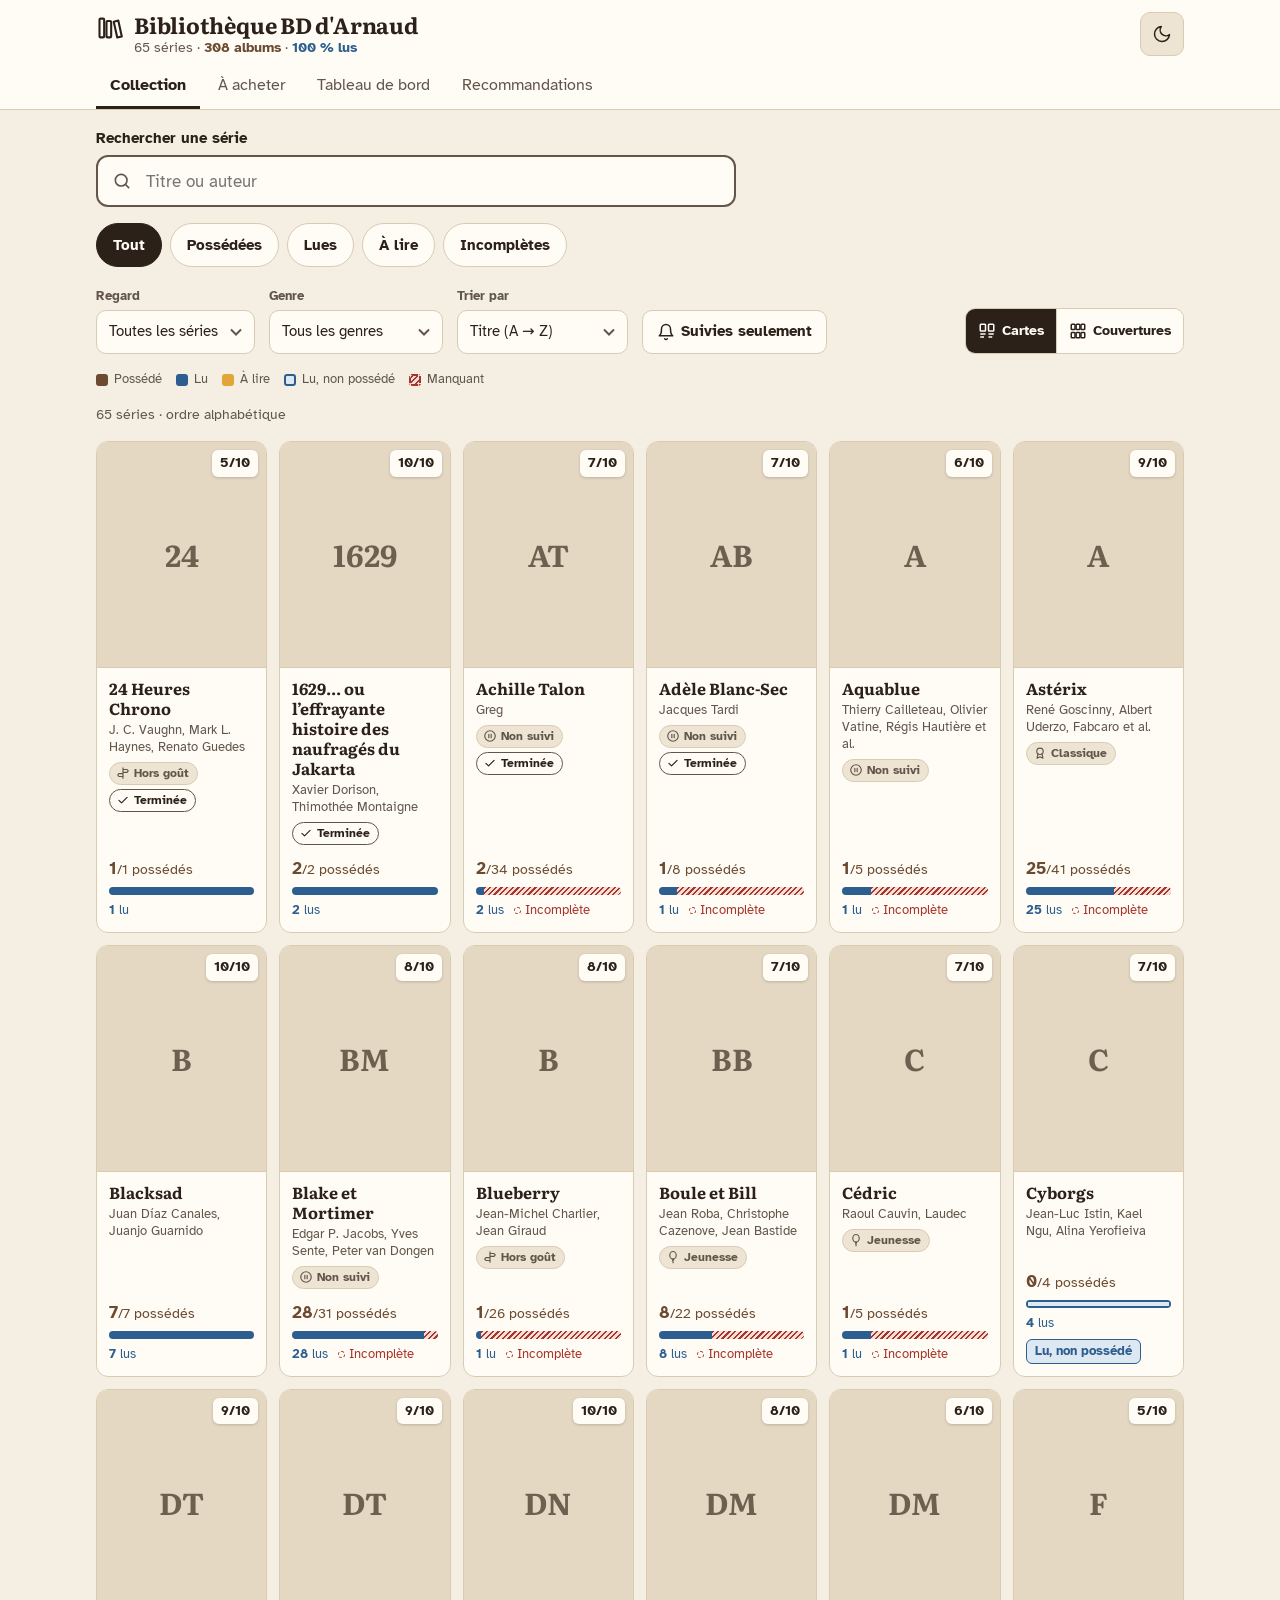
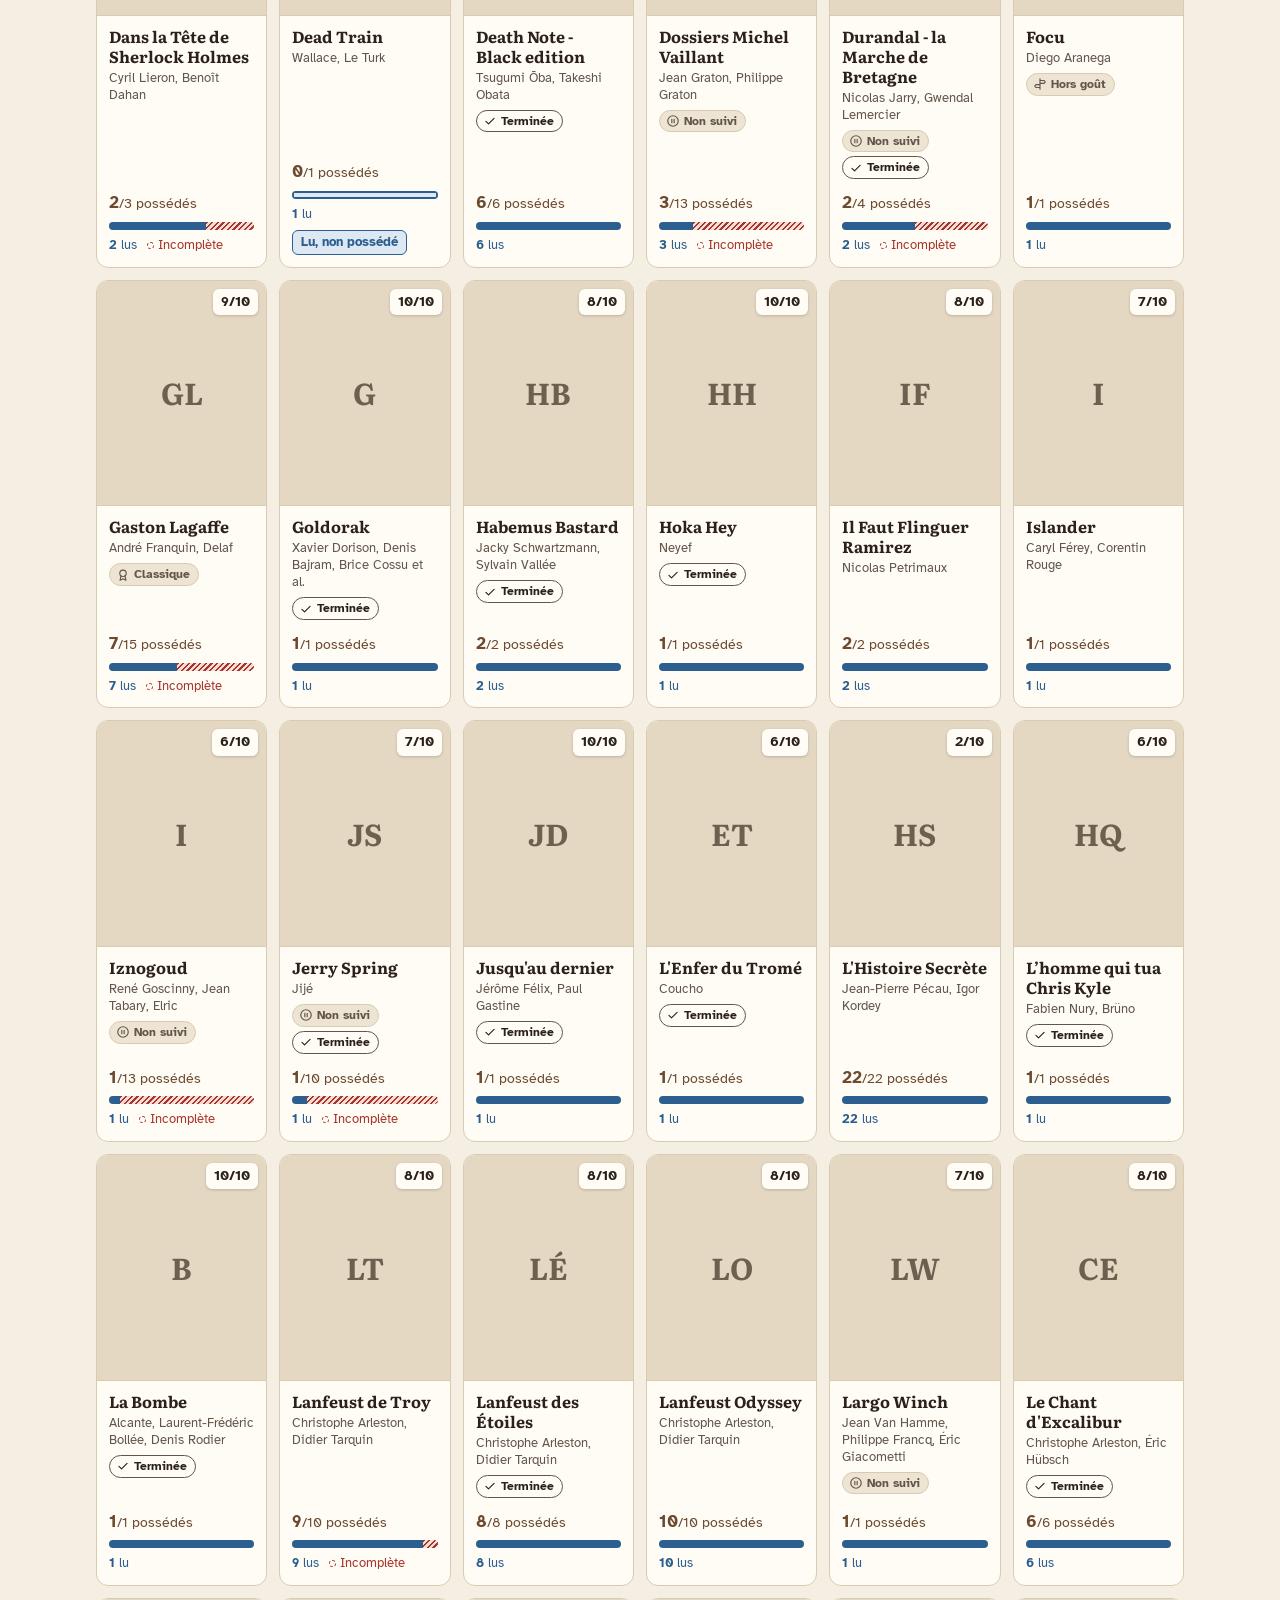
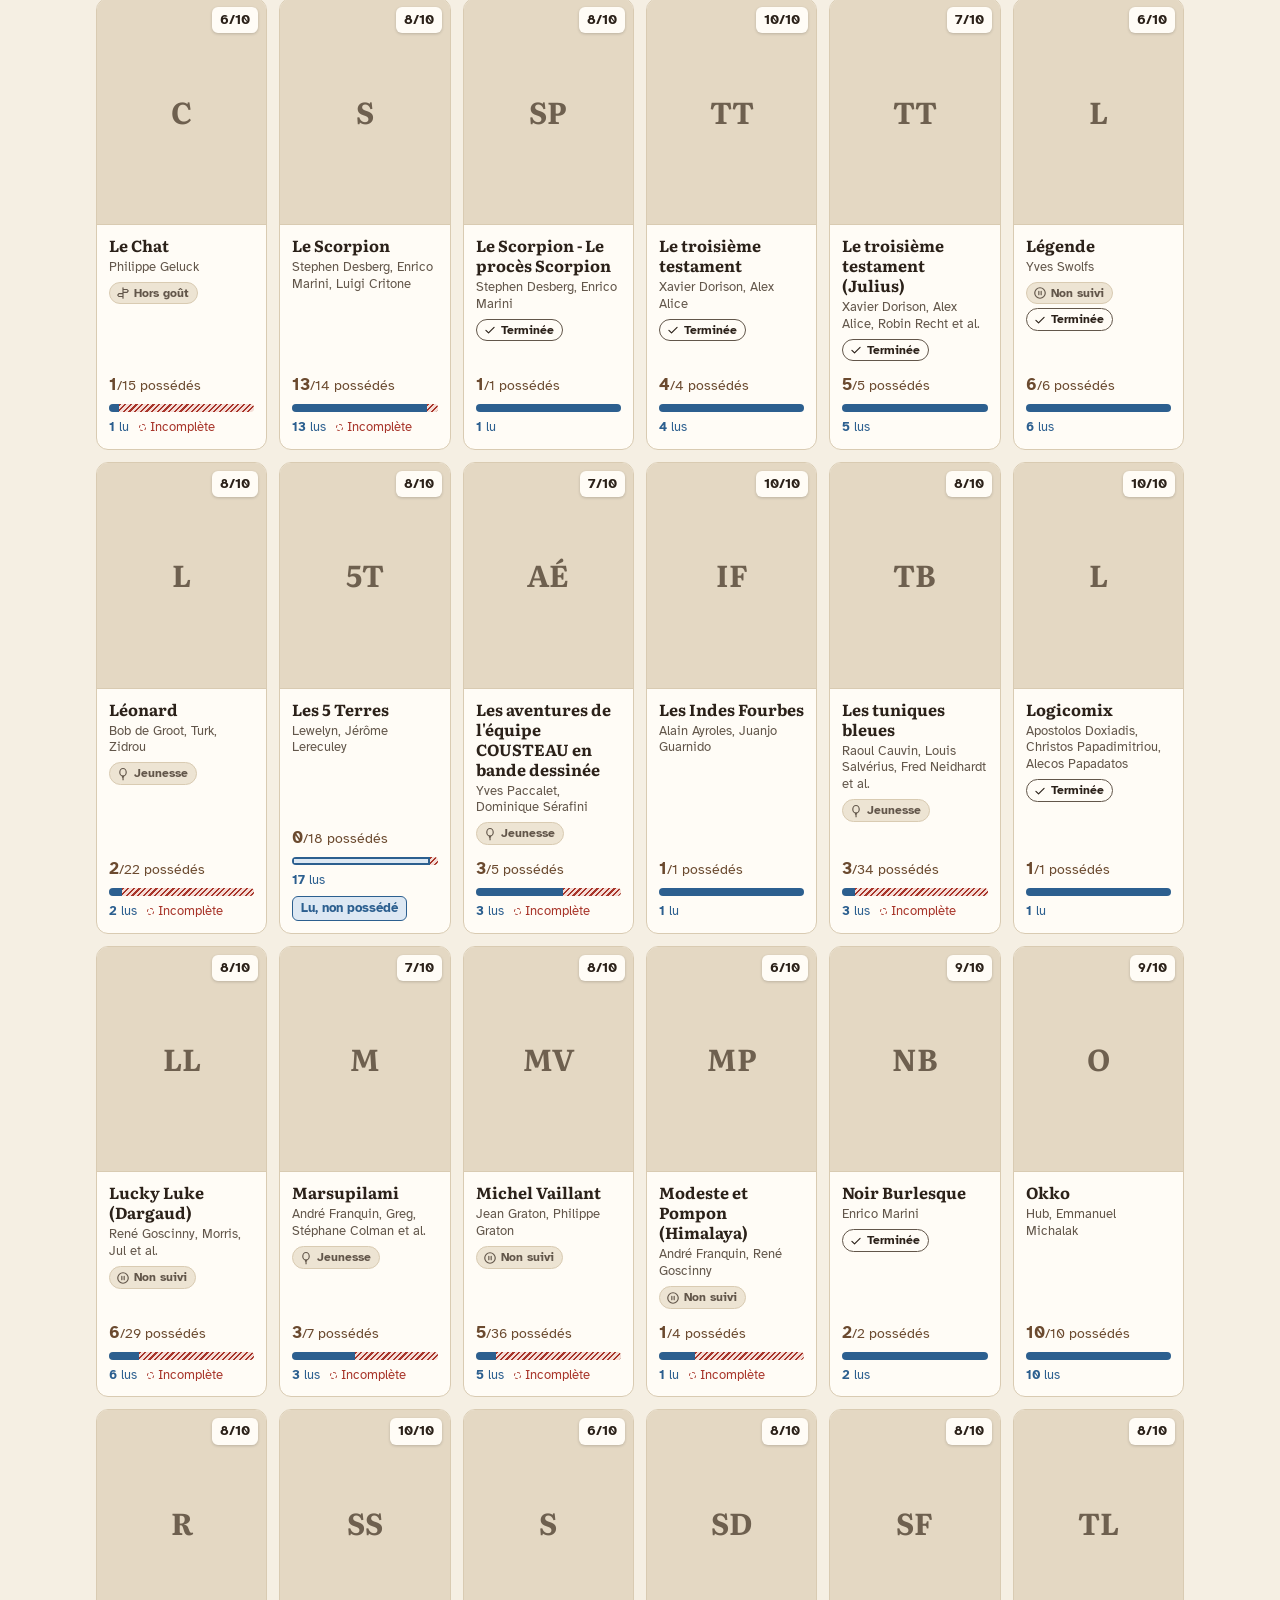
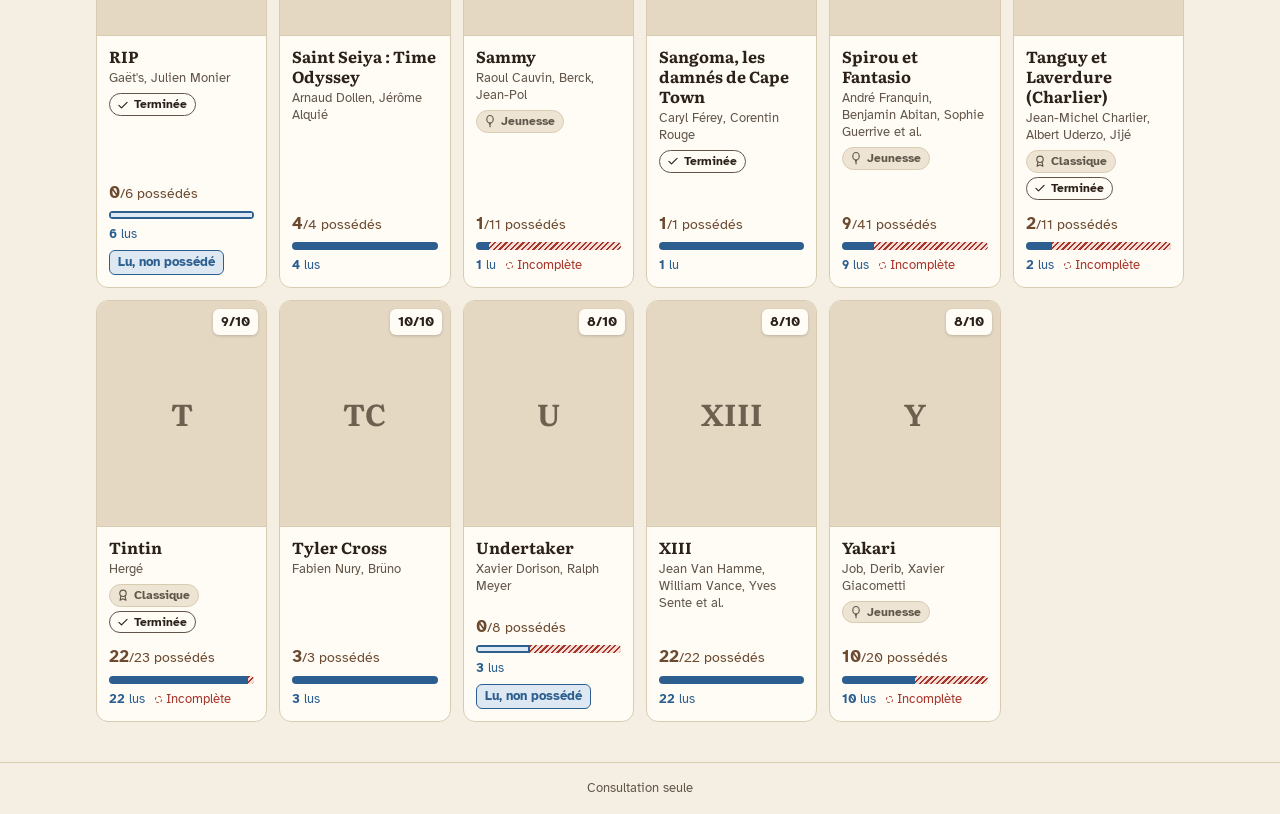
==== commit 01286e09: "US-24 — À acheter : ignorer les séries dont je ne possède aucun album Les séries lues ailleurs sans " ====
--- a/index.html
+++ b/index.html
@@ -17,8 +17,8 @@
 <link rel="preconnect" href="https://fonts.googleapis.com">
 <link rel="preconnect" href="https://fonts.gstatic.com" crossorigin>
 <link rel="stylesheet" href="https://fonts.googleapis.com/css2?family=Atkinson+Hyperlegible:wght@400;700&family=Literata:opsz,wght@7..72,500;7..72,700&display=swap">
-<link rel="stylesheet" href="css/style.css?v=8">
-<script src="js/app.js?v=8" defer></script>
+<link rel="stylesheet" href="css/style.css?v=9">
+<script src="js/app.js?v=9" defer></script>
 </head>
 <body data-page="collection">
 
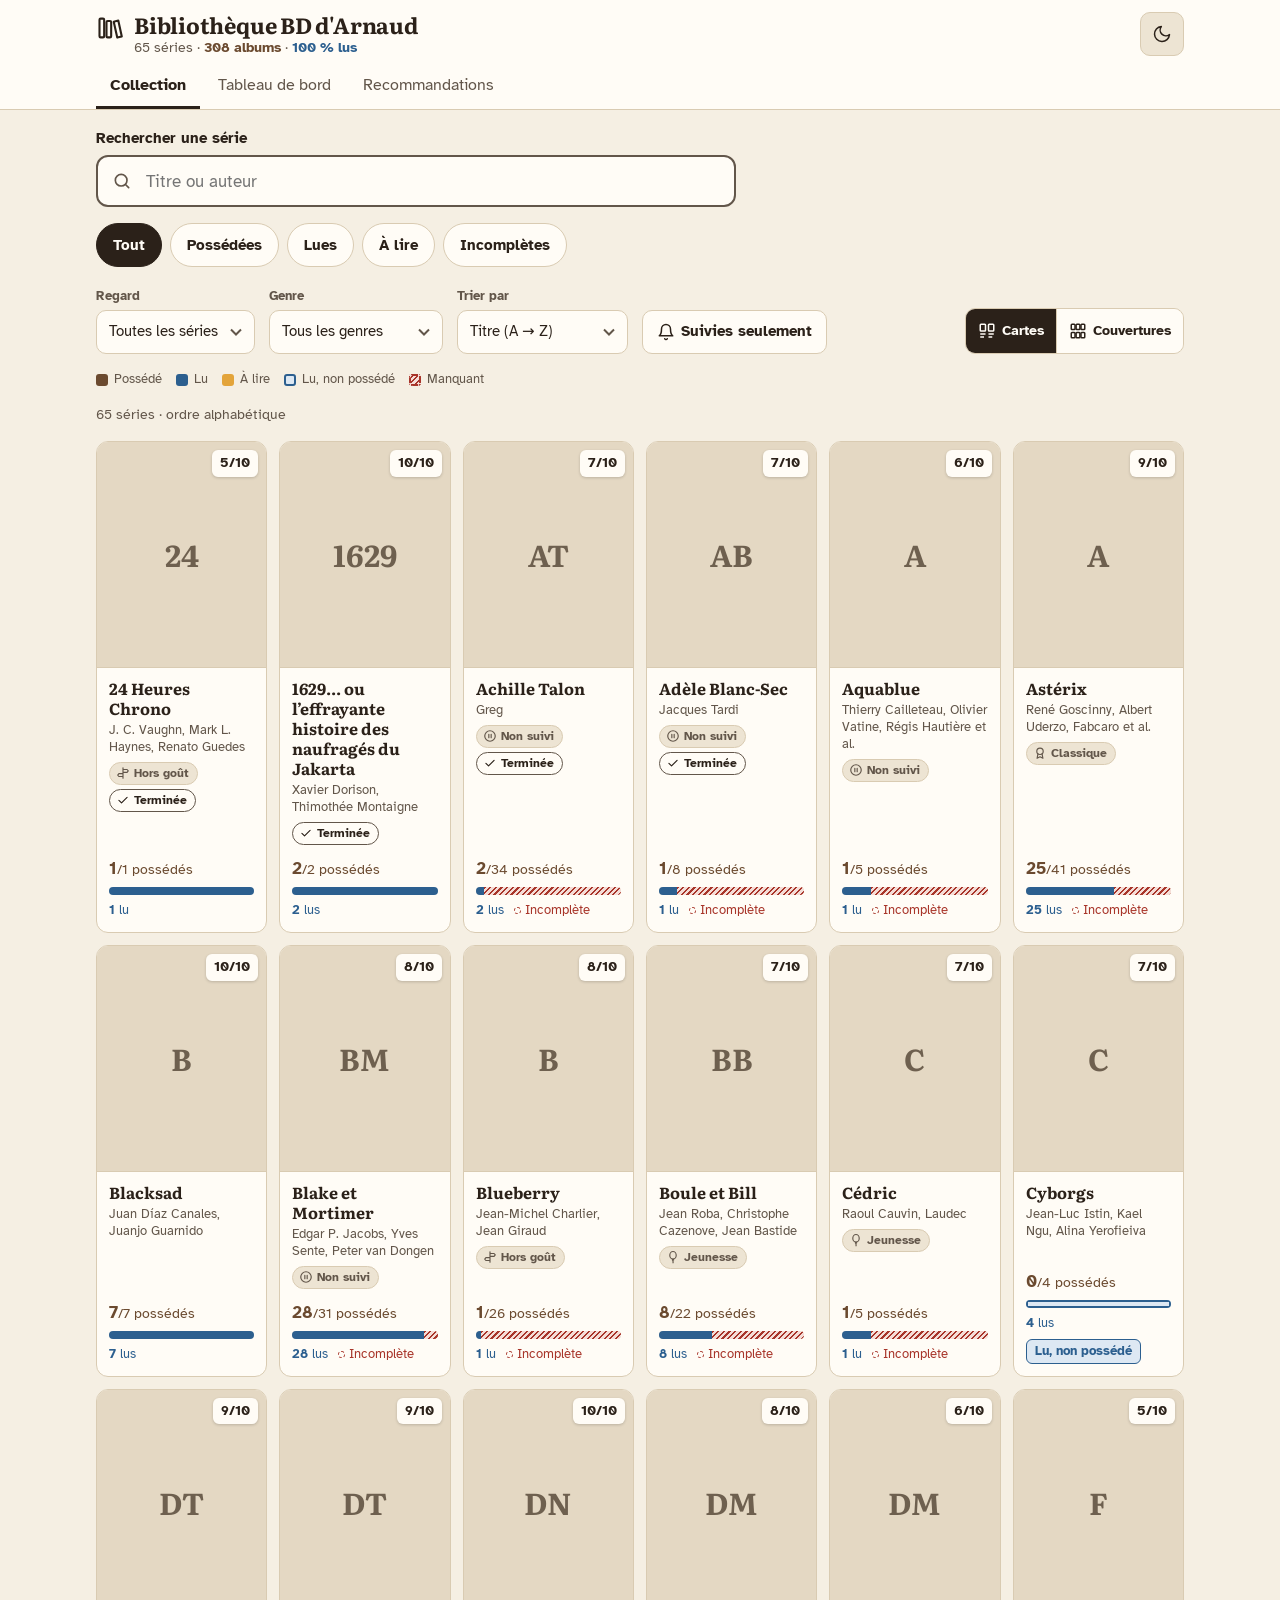
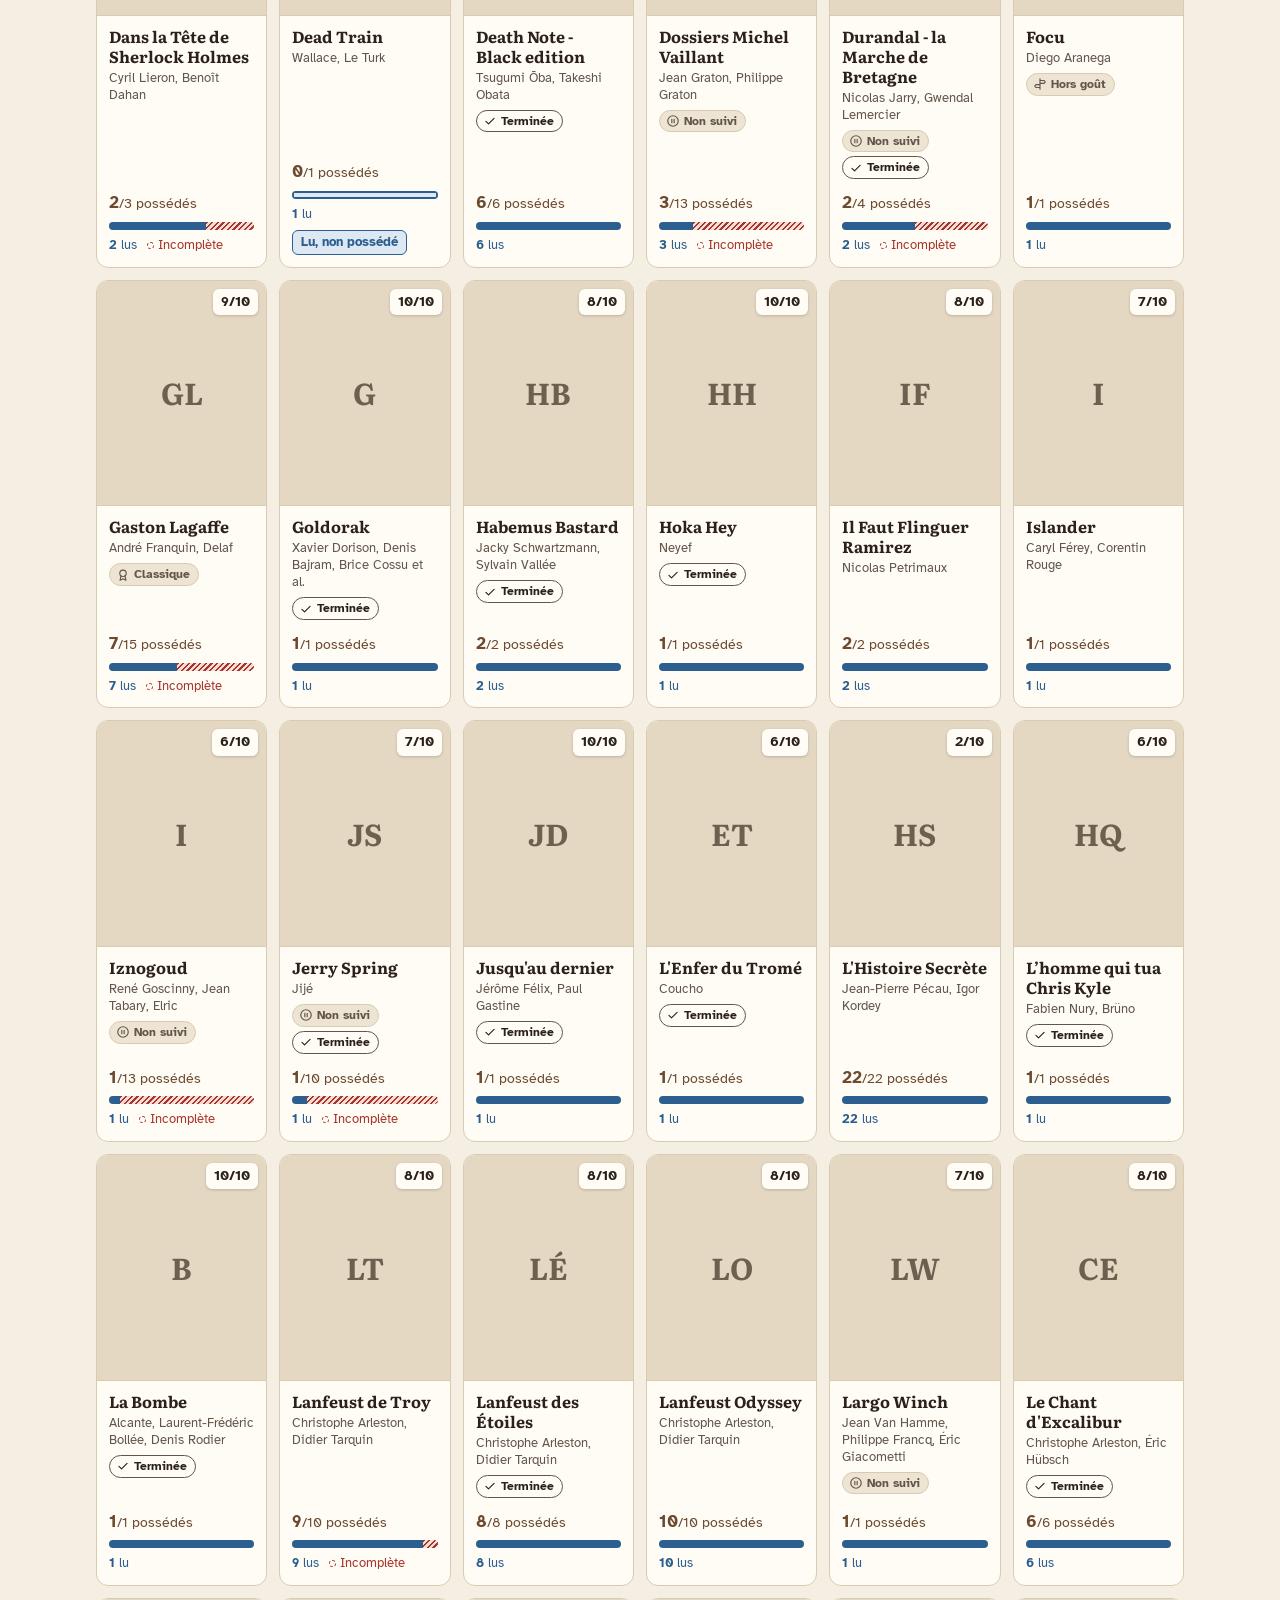
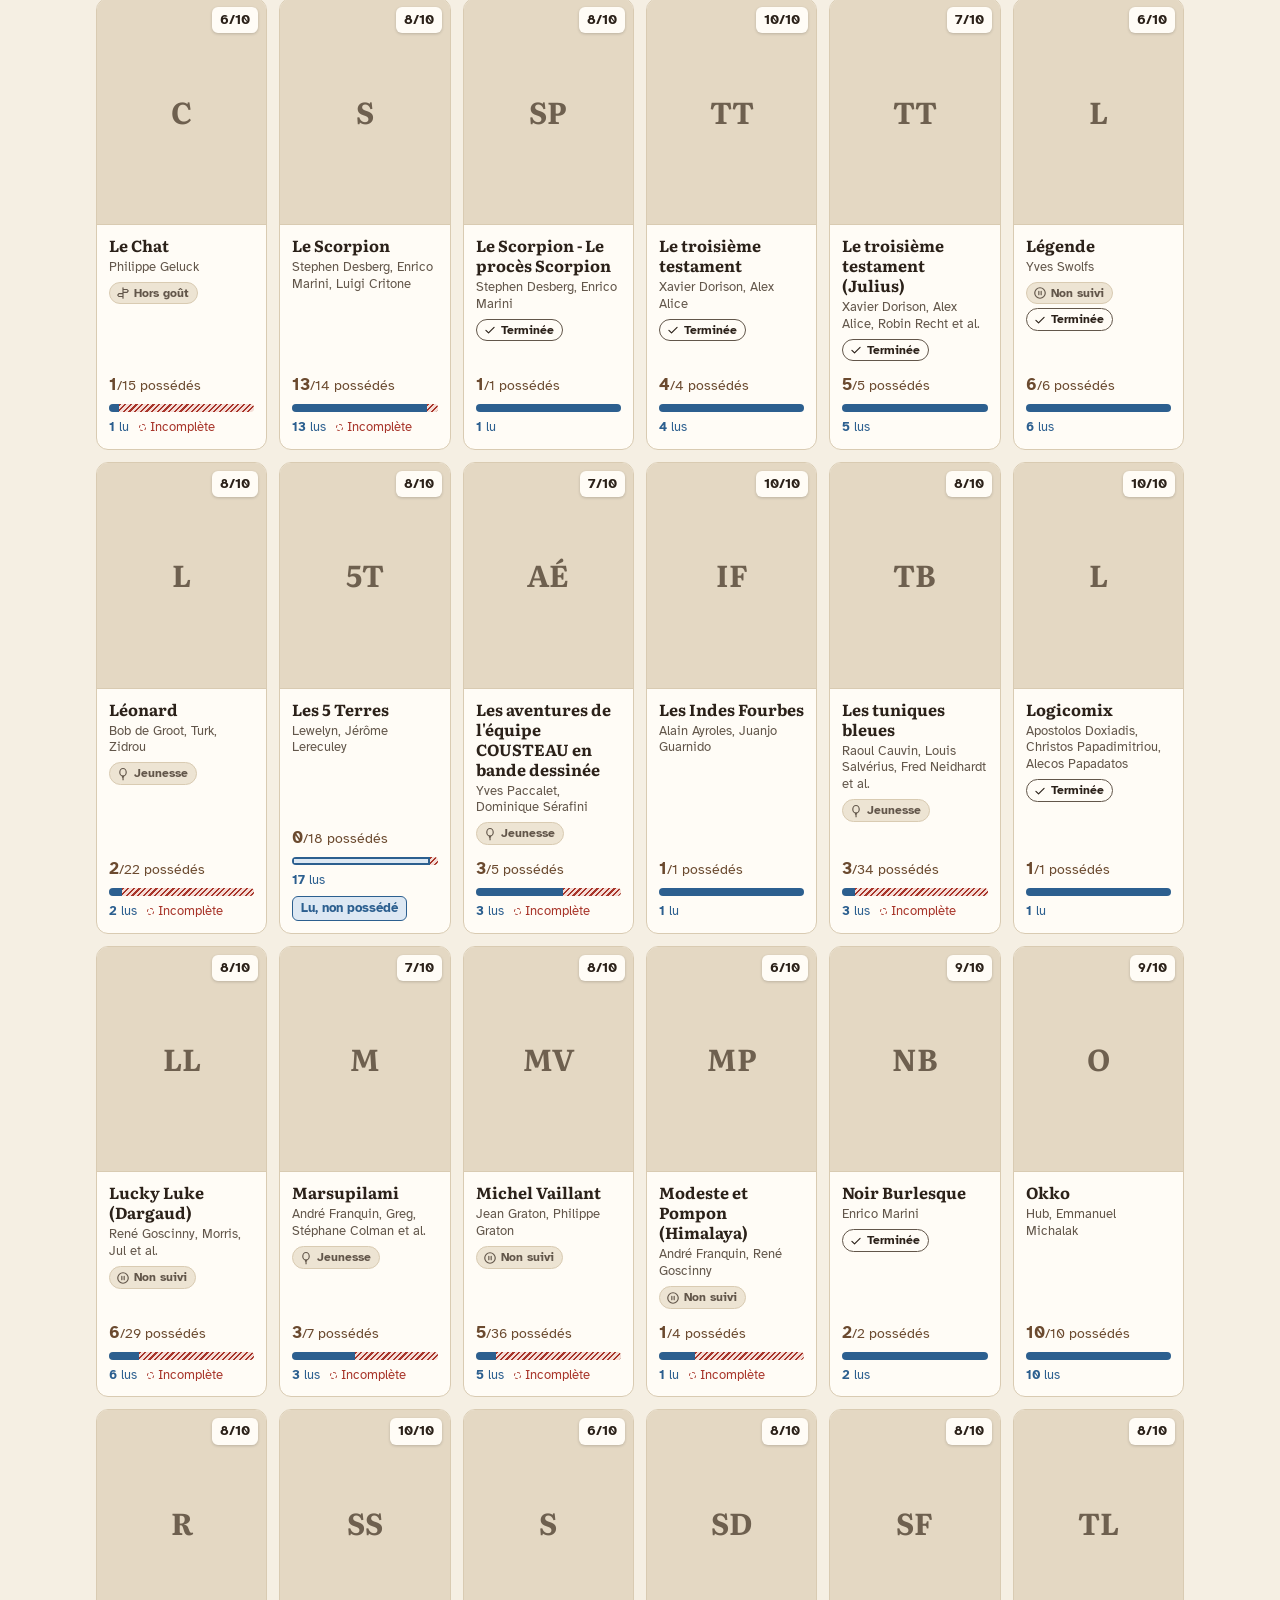
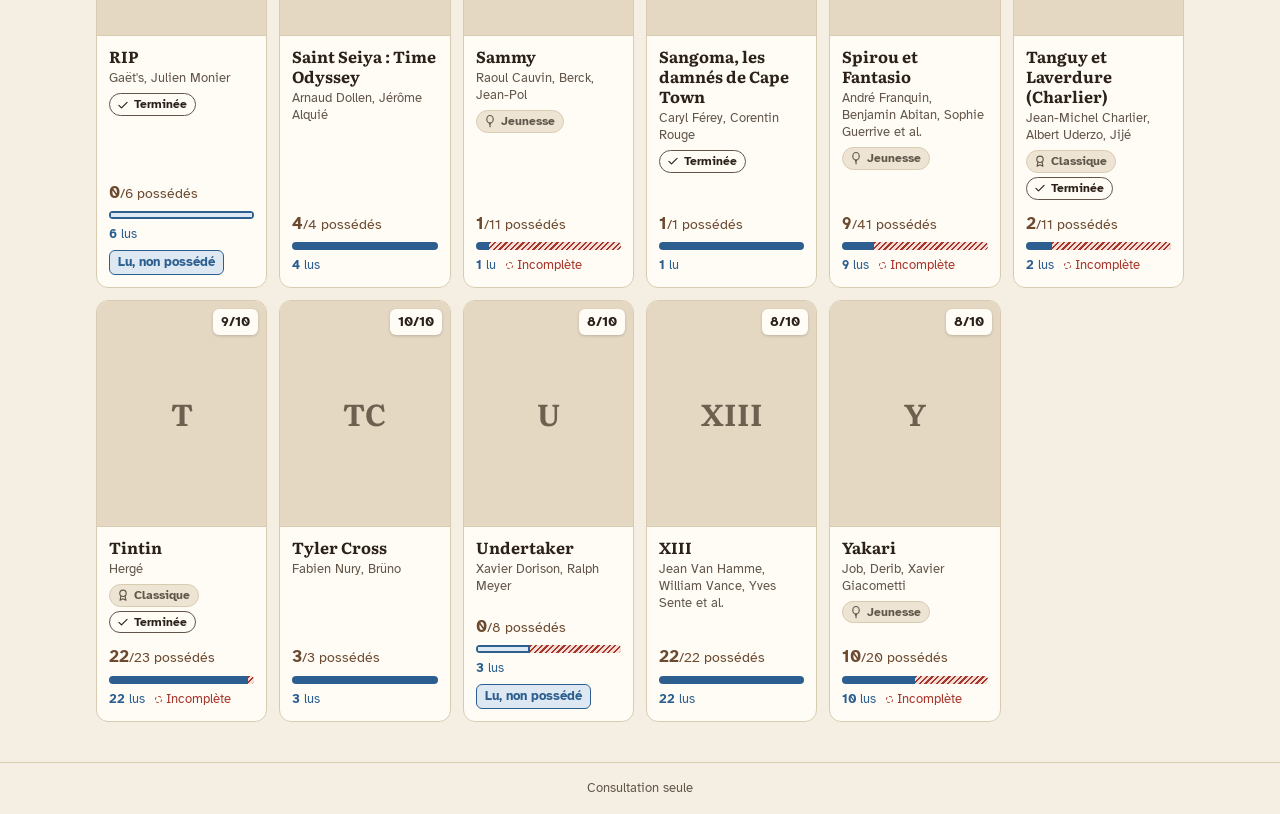
==== commit 886c78f8: "US-25 — Tableau de bord : à acheter, à paraître, à lire, derniers ajouts Fusion de la page À acheter" ====
--- a/index.html
+++ b/index.html
@@ -17,8 +17,8 @@
 <link rel="preconnect" href="https://fonts.googleapis.com">
 <link rel="preconnect" href="https://fonts.gstatic.com" crossorigin>
 <link rel="stylesheet" href="https://fonts.googleapis.com/css2?family=Atkinson+Hyperlegible:wght@400;700&family=Literata:opsz,wght@7..72,500;7..72,700&display=swap">
-<link rel="stylesheet" href="css/style.css?v=9">
-<script src="js/app.js?v=9" defer></script>
+<link rel="stylesheet" href="css/style.css?v=10">
+<script src="js/app.js?v=10" defer></script>
 </head>
 <body data-page="collection">
 
@@ -39,7 +39,6 @@
     </div>
     <nav class="main-nav" aria-label="Navigation principale">
       <a href="index.html" aria-current="page">Collection</a>
-      <a href="envies.html">À acheter</a>
       <a href="stats.html">Tableau de bord</a>
       <a href="reco.html">Recommandations</a>
     </nav>
--- a/css/style.css
+++ b/css/style.css
@@ -383,6 +383,13 @@
 .rows .bar { grid-column: 1 / -1; }
 .rows .r-tome { font-size: 13px; color: var(--ink2); }
 .rows .r-date { font-size: 14px; font-weight: 700; text-align: right; }
+/* À lire et derniers ajouts (US-25) */
+.rows .r-suite { font-size: 14px; font-weight: 700; color: var(--read); text-align: right; }
+.rows .r-fini { font-size: 14px; color: var(--ink2); text-align: right; }
+.rows .r-statut { display: inline-block; margin-left: 6px; padding: 0 6px; border-radius: 6px; font-size: 12px; font-weight: 400; background: var(--surf2); color: var(--ink2); }
+.rows .r-statut.st-lu { color: var(--read); }
+.rows .r-statut.st-alire { background: var(--toreadtint); color: var(--toreadtxt); }
+.rows .r-statut.st-lnp { background: var(--readtint); color: var(--read); }
 
 /* Tomes annoncés (US-13) */
 .tag-averifier {
@@ -394,6 +401,7 @@
 .annonces ul { list-style: none; margin: 0; padding: 0; display: flex; flex-direction: column; gap: 4px; }
 .annonces li { display: flex; flex-wrap: wrap; justify-content: space-between; gap: 4px 12px; font-size: 15px; }
 .annonces li span { color: var(--ink2); }
+.annonces a { color: var(--ink); }
 .rows .seg-own { background: var(--own); }
 
 .histo {
@@ -469,8 +477,7 @@
 .lien-auteur { color: inherit; text-decoration: underline; text-decoration-color: var(--line); text-underline-offset: 3px; }
 .lien-auteur:hover { text-decoration-color: currentColor; }
 
-/* ---------- À acheter (envies.html, US-18) — maquette docs/mockups/05-envies.png ---------- */
-main.page-envies { padding-top: 20px; gap: 16px; }
+/* ---------- À acheter (US-18, dans le tableau de bord depuis US-25) — maquette docs/mockups/05-envies.png ---------- */
 .envies-head { display: flex; justify-content: space-between; align-items: flex-end; gap: 12px; flex-wrap: wrap; }
 .envies-head p { margin: 4px 0 0; color: var(--ink2); font-size: 15px; }
 .envies-total {
@@ -512,14 +519,16 @@
 .envie .detail { margin: 0; font-size: 14px; }
 .envie .detail .lnp { color: var(--read); font-weight: 700; }
 .envie .detail .dispo { color: var(--ink2); }
-.annonces a { color: var(--ink); }
 @media (max-width: 520px) {
   .envie { grid-template-columns: 44px minmax(0, 1fr) auto; gap: 2px 10px; }
   .envie .mini-cover { width: 44px; grid-row: span 1; }
   .envie .tomes { grid-column: 1 / -1; }
 }
 @media print {
-  .site-header, .envies-options, .site-footer, .envie .mini-cover { display: none !important; }
+  /* Seule la liste à acheter s'imprime. */
+  .site-header, .envies-options, .site-footer, .envie .mini-cover,
+  .page-stats > .page-title, .page-stats > .kpis, .page-stats > .panels { display: none !important; }
+  .achats { border: none; padding: 0; }
   body { background: #fff; }
   .envie { grid-template-columns: minmax(0, 1fr) auto; break-inside: avoid; border: none; padding: 4px 0; }
   .envie .tomes { grid-column: 1 / -1; }
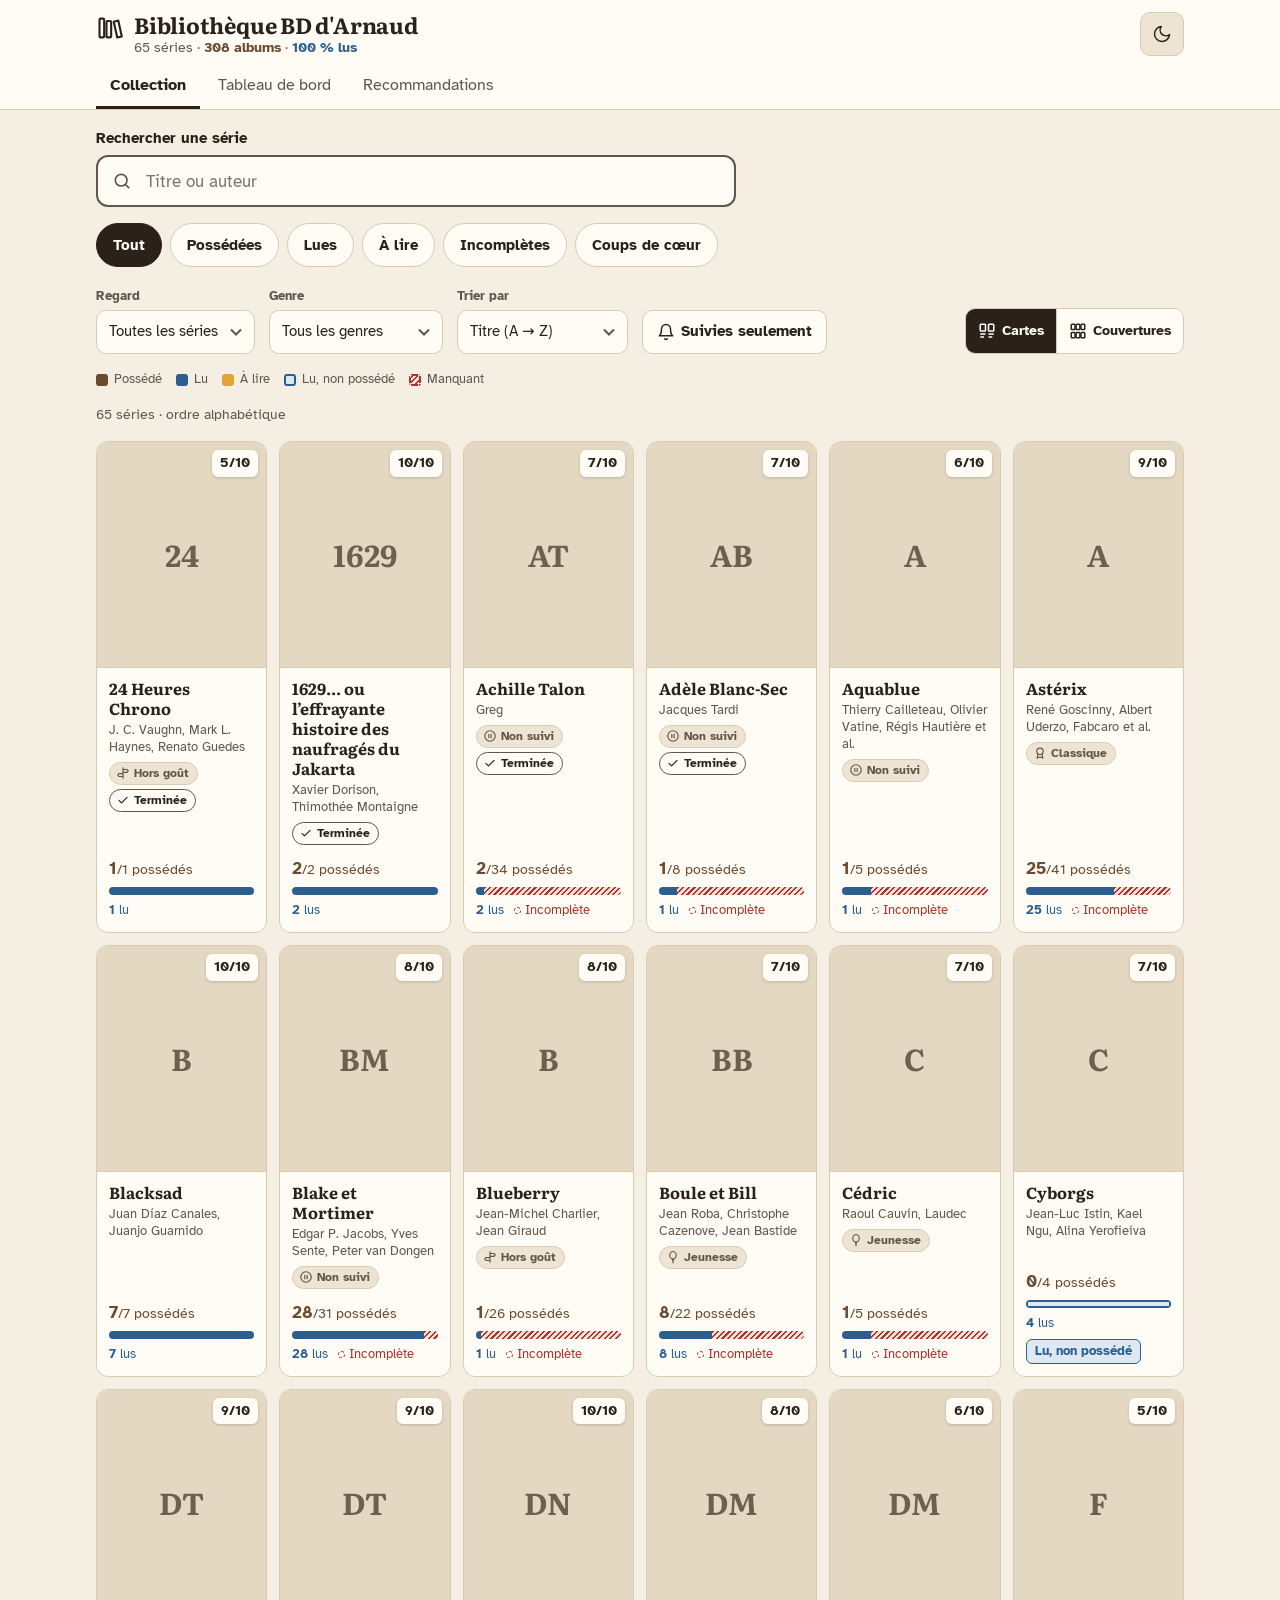
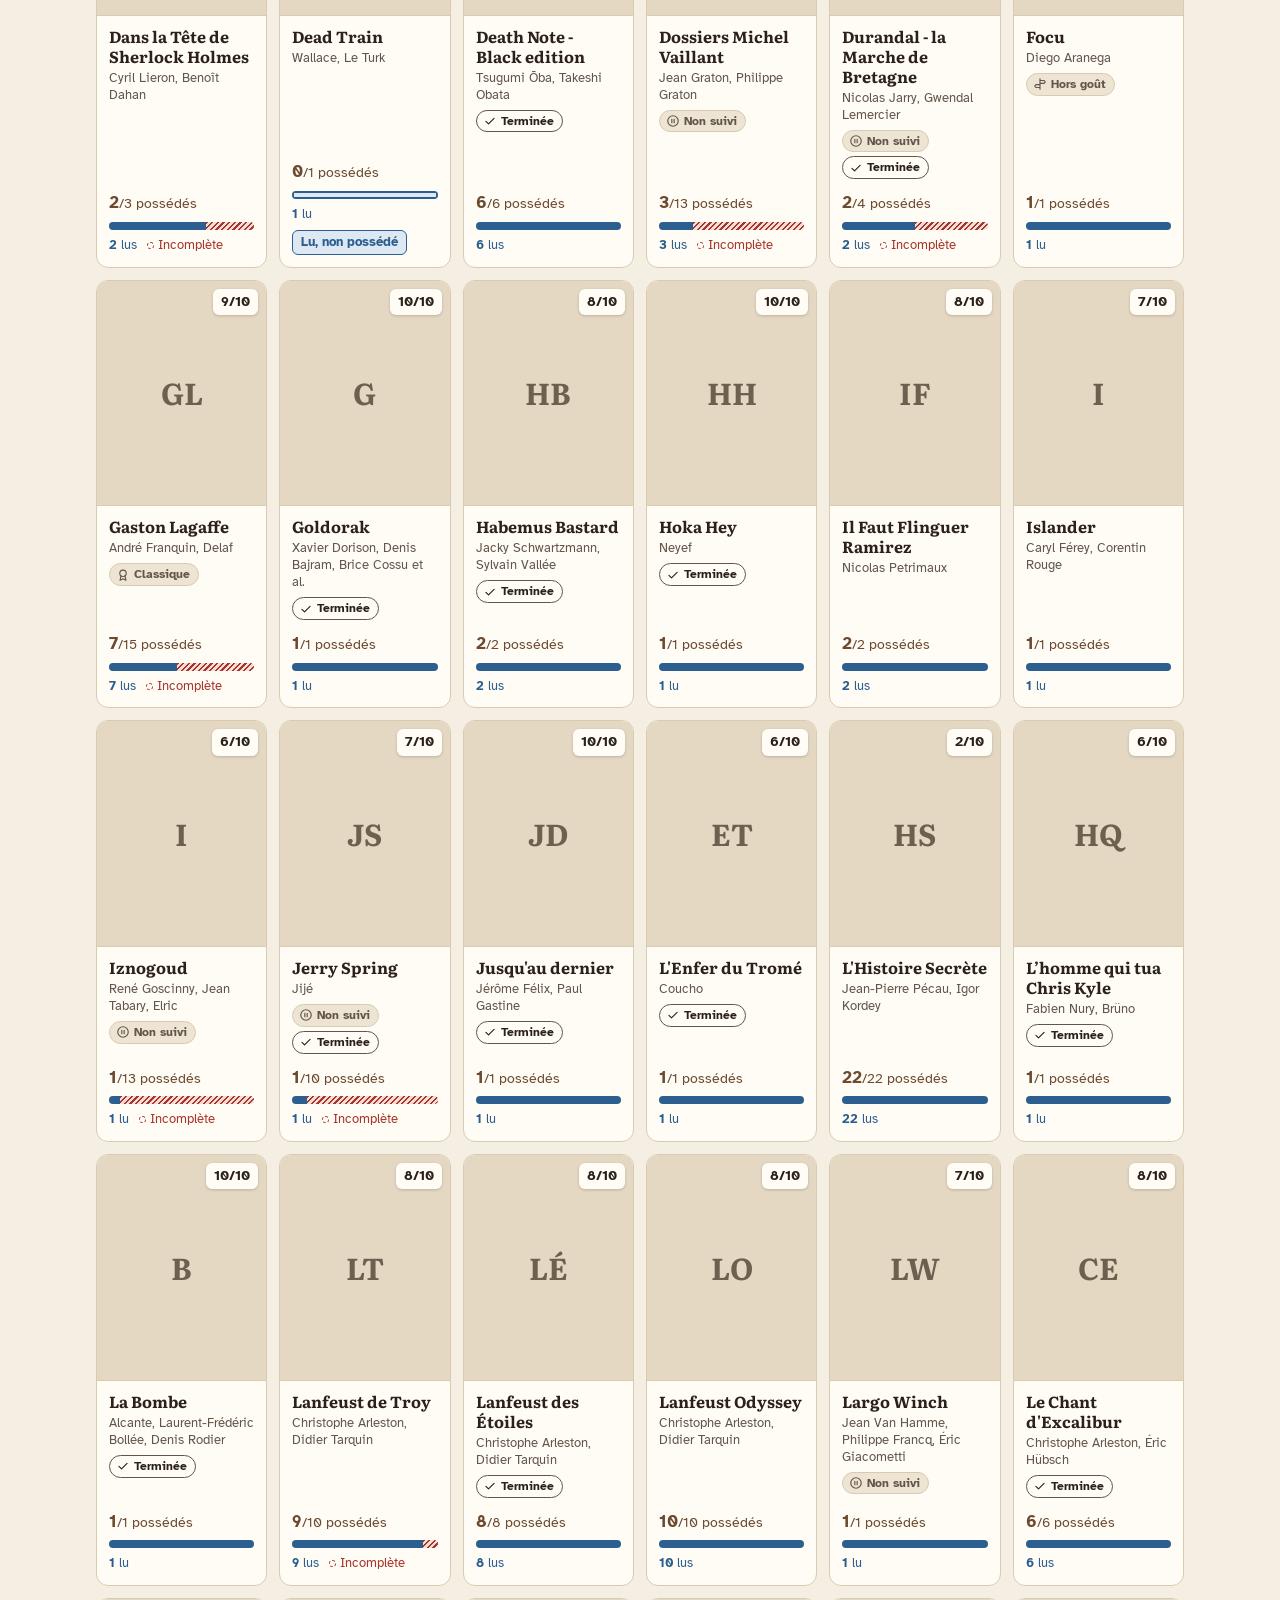
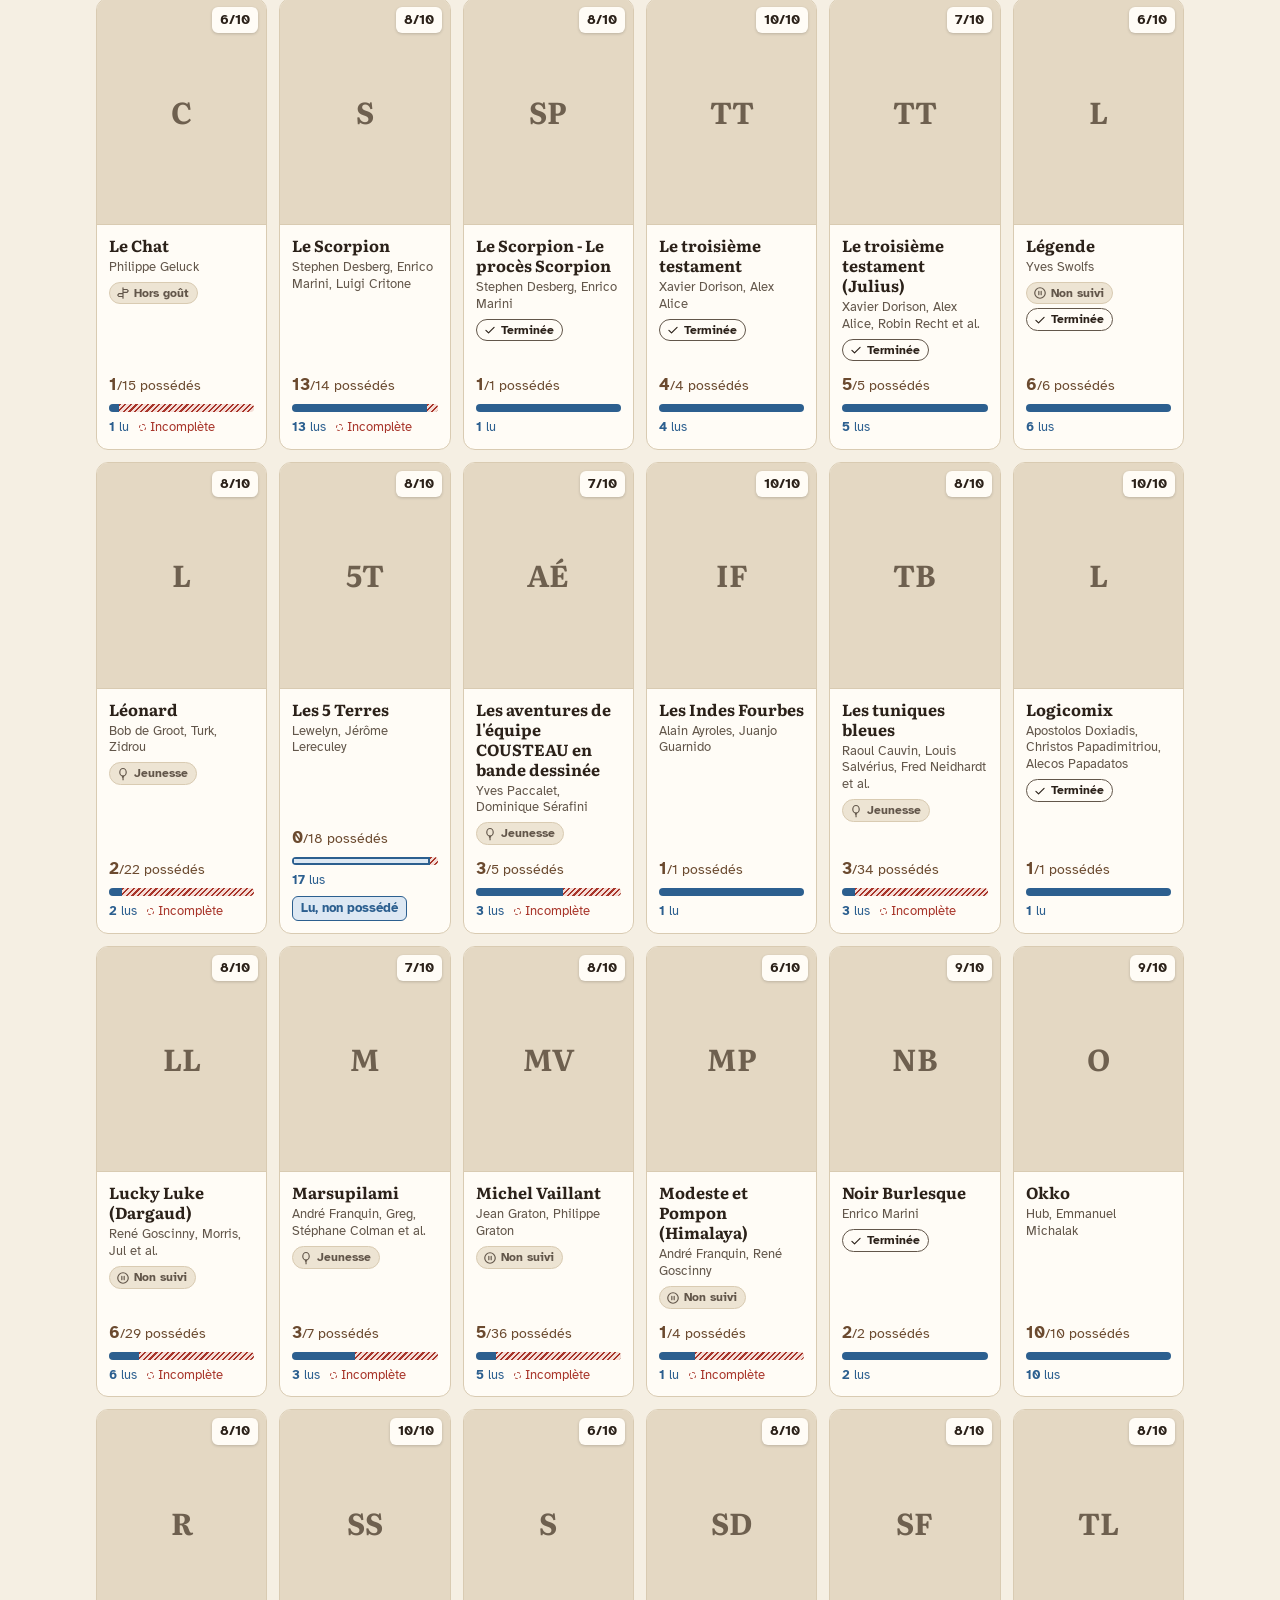
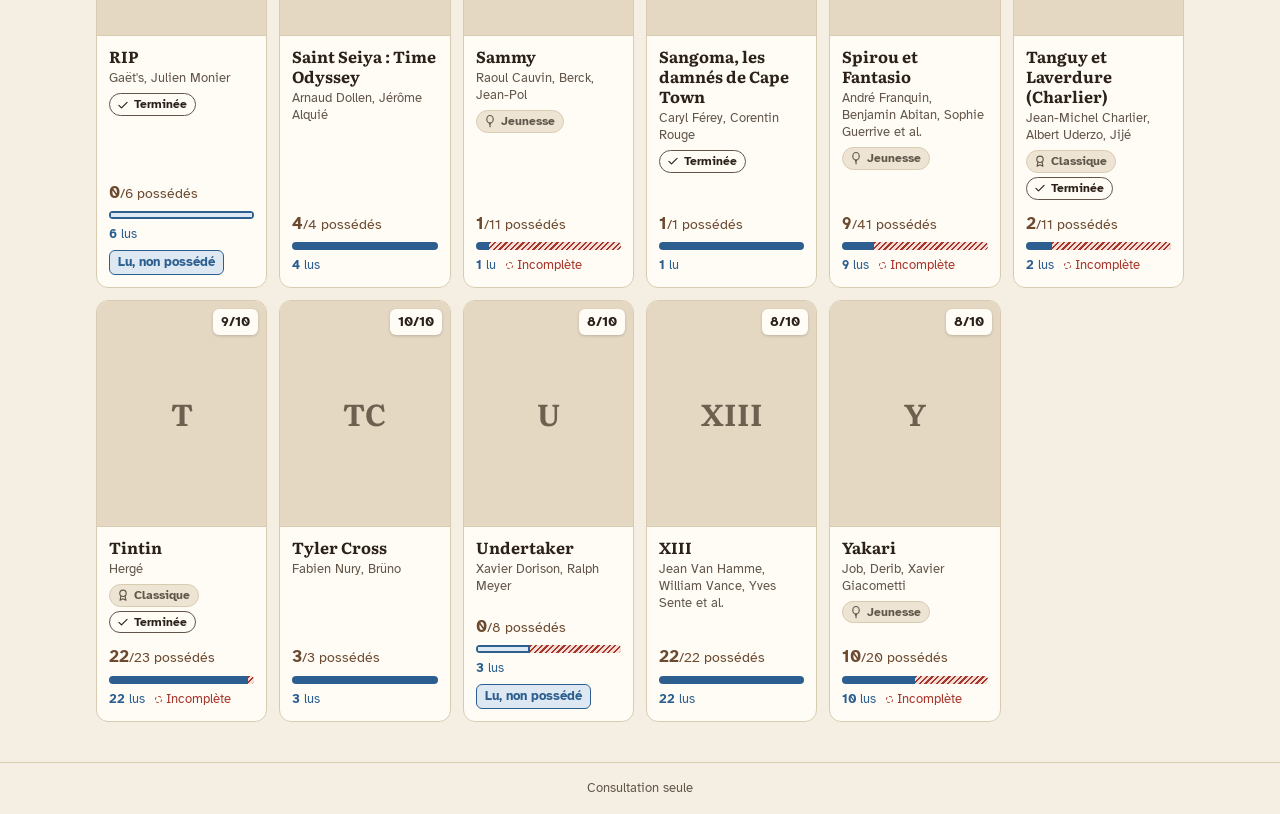
==== commit 1ea95b9b: "US-26 — Coups de cœur : champ, filtre de la collection et badge Champ facultatif coup_de_coeur (true" ====
--- a/index.html
+++ b/index.html
@@ -17,8 +17,8 @@
 <link rel="preconnect" href="https://fonts.googleapis.com">
 <link rel="preconnect" href="https://fonts.gstatic.com" crossorigin>
 <link rel="stylesheet" href="https://fonts.googleapis.com/css2?family=Atkinson+Hyperlegible:wght@400;700&family=Literata:opsz,wght@7..72,500;7..72,700&display=swap">
-<link rel="stylesheet" href="css/style.css?v=10">
-<script src="js/app.js?v=10" defer></script>
+<link rel="stylesheet" href="css/style.css?v=11">
+<script src="js/app.js?v=11" defer></script>
 </head>
 <body data-page="collection">
 
@@ -60,6 +60,7 @@
     <button type="button" data-filtre="lues" aria-pressed="false">Lues</button>
     <button type="button" data-filtre="alire" aria-pressed="false">À lire</button>
     <button type="button" data-filtre="incompletes" aria-pressed="false">Incomplètes</button>
+    <button type="button" data-filtre="coups-de-coeur" aria-pressed="false">Coups de cœur</button>
   </div>
 
   <div class="reglages">
--- a/css/style.css
+++ b/css/style.css
@@ -218,6 +218,9 @@
 }
 .badge-regard svg { width: 14px; height: 14px; flex: none; }
 .badge-terminee { background: transparent; color: var(--ink); border-color: var(--ink2); }
+/* Coup de cœur (US-26) : seul badge en couleur, c'est une mise en avant. */
+.badge-coeur { background: var(--misstint); color: var(--miss); border-color: var(--miss); }
+.badge-coeur svg { fill: currentColor; }
 .tags .badge-regard { font-size: 13px; padding: 2px 10px 2px 8px; }
 .badge-lnp {
   align-self: flex-start; padding: 2px 8px; border-radius: 6px;
@@ -383,13 +386,9 @@
 .rows .bar { grid-column: 1 / -1; }
 .rows .r-tome { font-size: 13px; color: var(--ink2); }
 .rows .r-date { font-size: 14px; font-weight: 700; text-align: right; }
-/* À lire et derniers ajouts (US-25) */
+/* À lire (US-25) */
 .rows .r-suite { font-size: 14px; font-weight: 700; color: var(--read); text-align: right; }
 .rows .r-fini { font-size: 14px; color: var(--ink2); text-align: right; }
-.rows .r-statut { display: inline-block; margin-left: 6px; padding: 0 6px; border-radius: 6px; font-size: 12px; font-weight: 400; background: var(--surf2); color: var(--ink2); }
-.rows .r-statut.st-lu { color: var(--read); }
-.rows .r-statut.st-alire { background: var(--toreadtint); color: var(--toreadtxt); }
-.rows .r-statut.st-lnp { background: var(--readtint); color: var(--read); }
 
 /* Tomes annoncés (US-13) */
 .tag-averifier {
@@ -492,6 +491,9 @@
 .envies-options label { display: flex; align-items: center; gap: 8px; min-height: 44px; cursor: pointer; font-size: 15px; }
 .envies-options input { width: 20px; height: 20px; flex: none; accent-color: var(--read); }
 .envies-options .hint { color: var(--ink2); font-size: 14px; }
+.envies-cases { display: flex; flex-direction: column; }
+.envies-options label.desactive { cursor: default; color: var(--ink2); }
+.envie .note-reco { background: var(--readtint); color: var(--read); }
 .btn-print {
   display: inline-flex; align-items: center; gap: 6px; min-height: 44px; padding: 0 14px; border-radius: 10px;
   border: 1px solid var(--line); background: var(--surf); color: var(--ink); font: inherit; font-weight: 700; cursor: pointer;
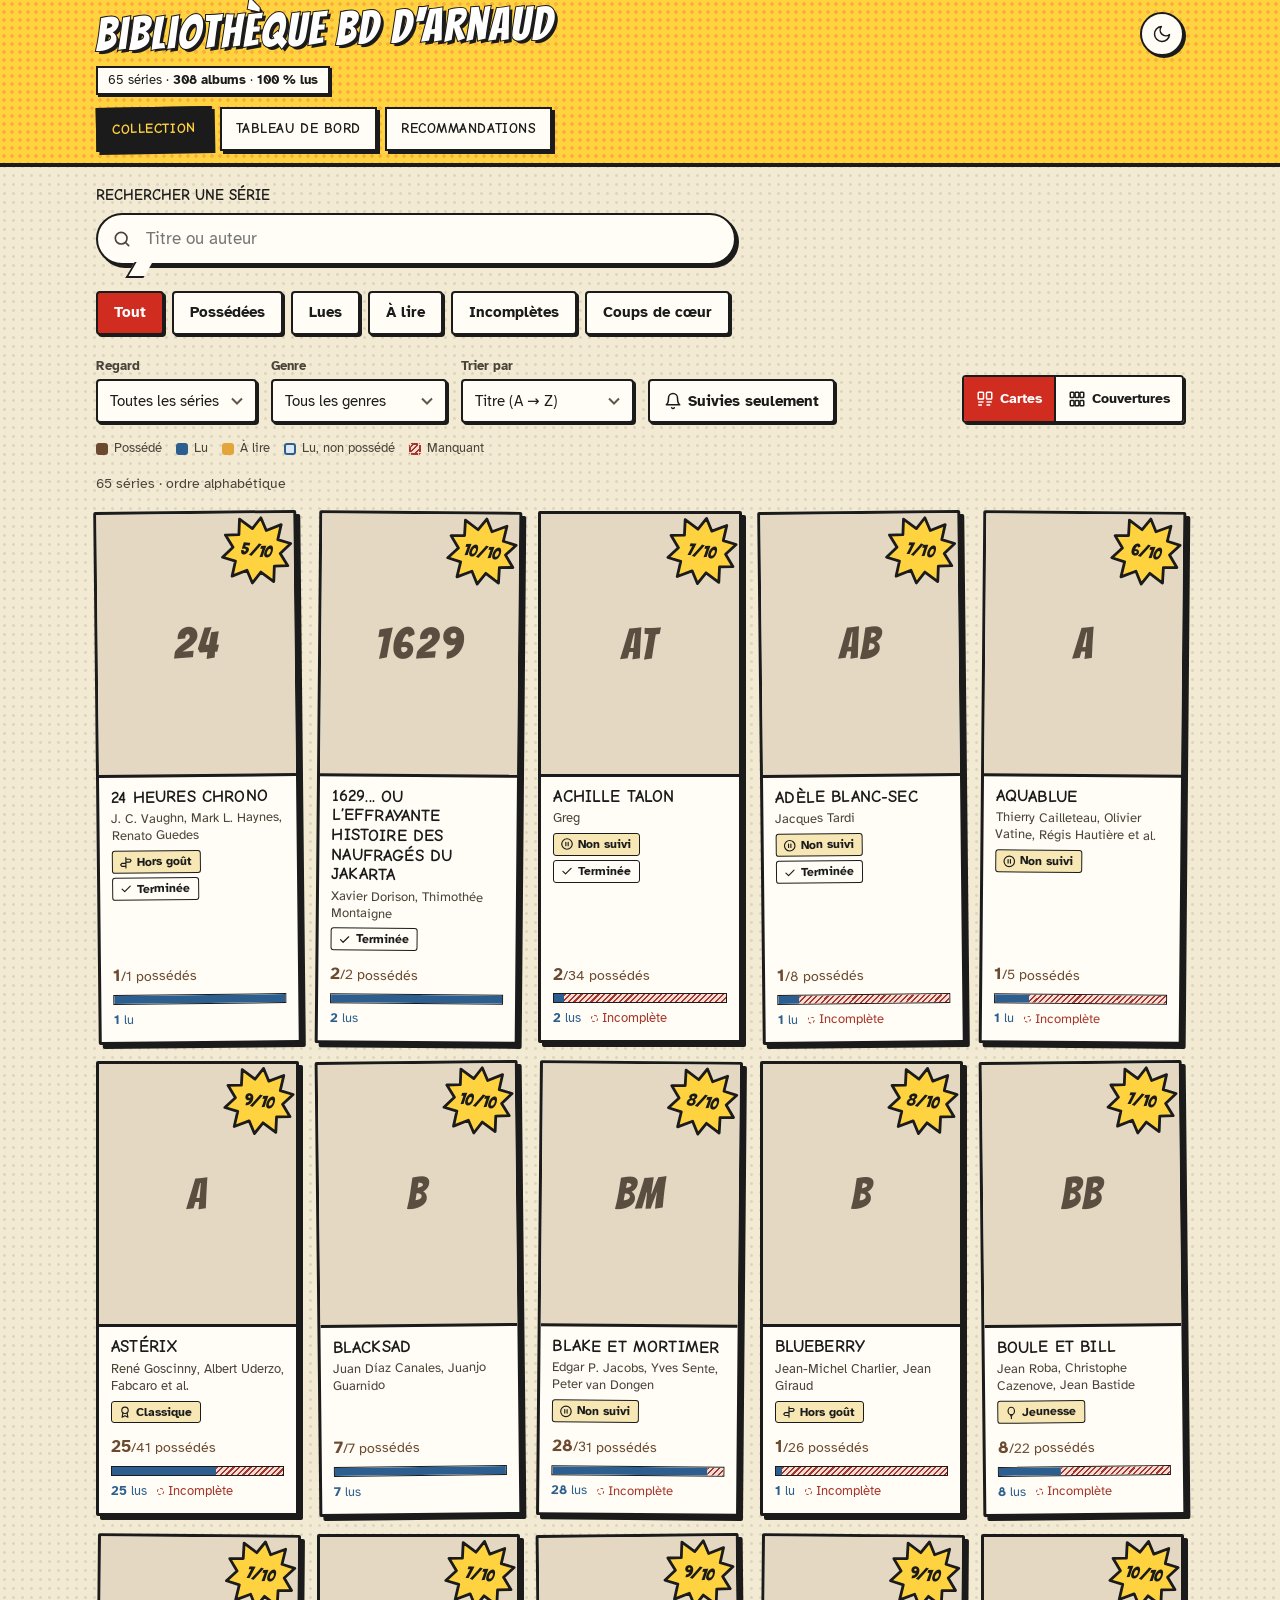
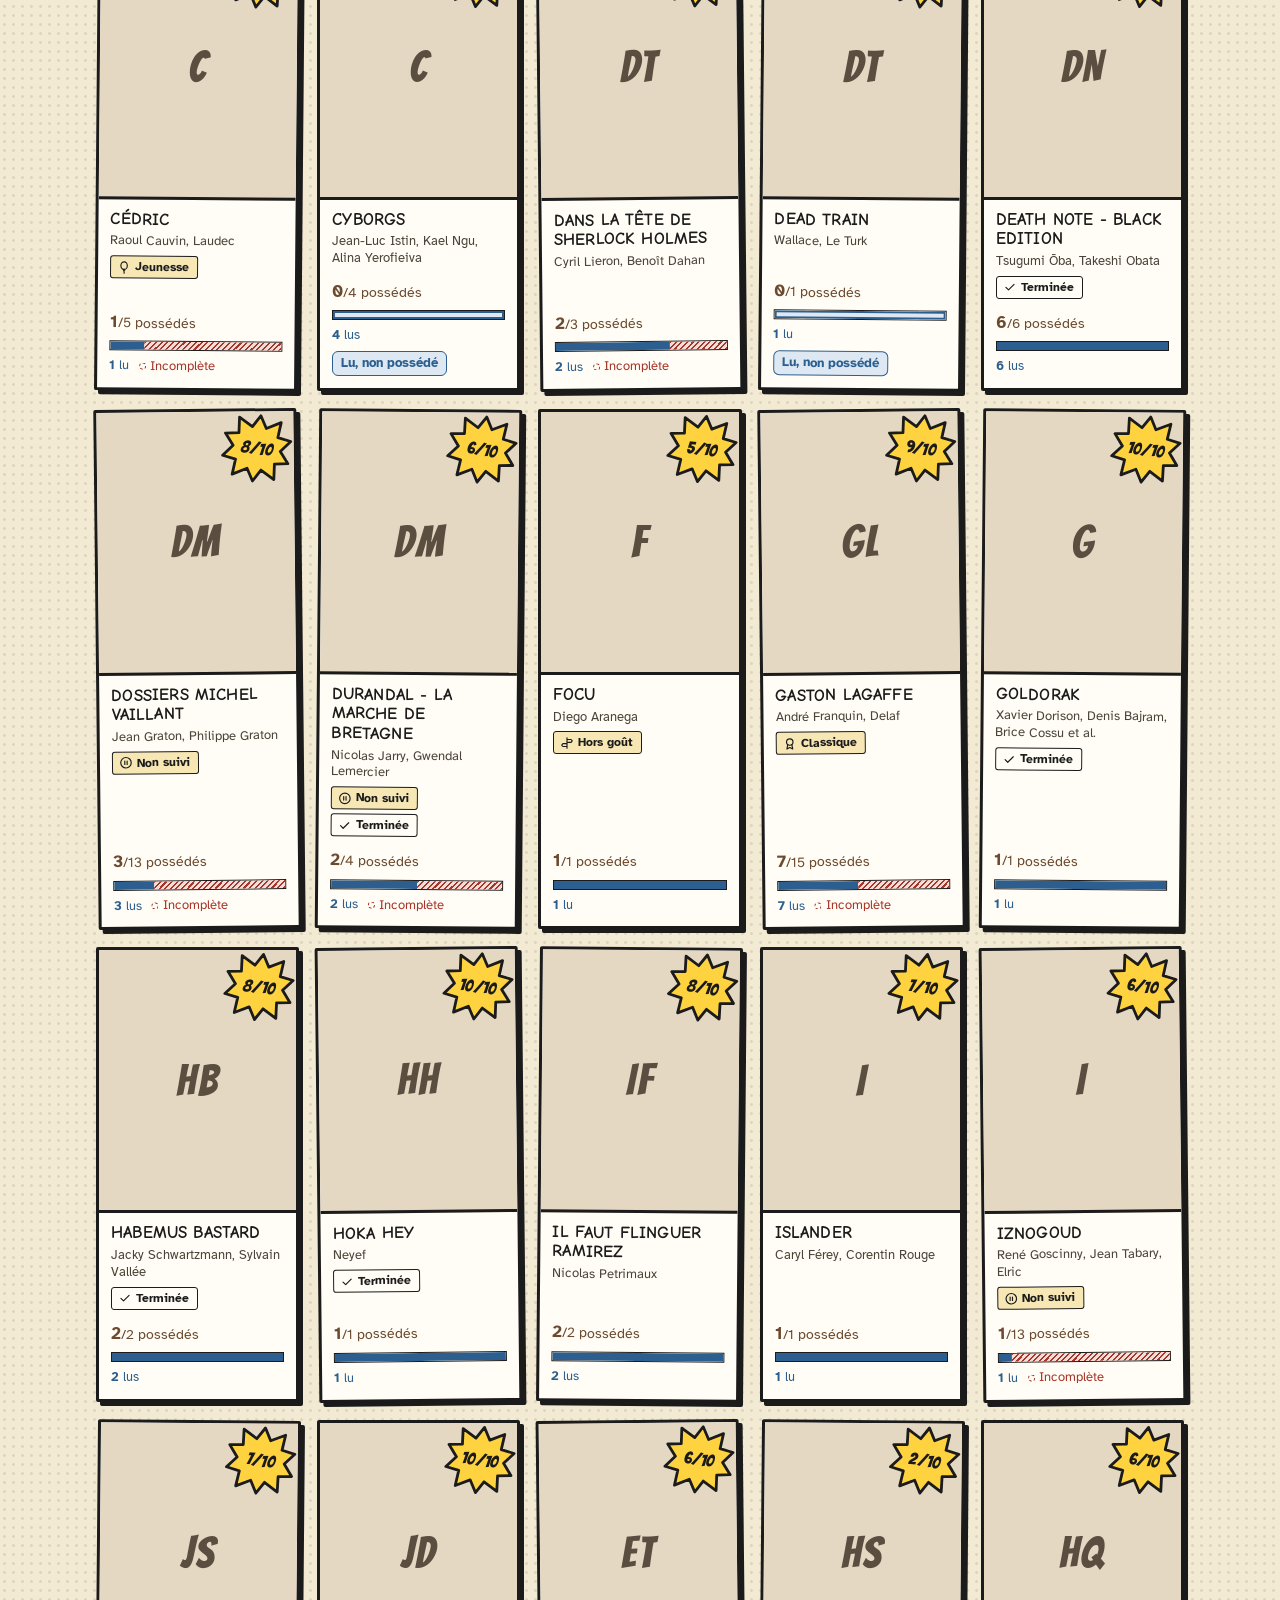
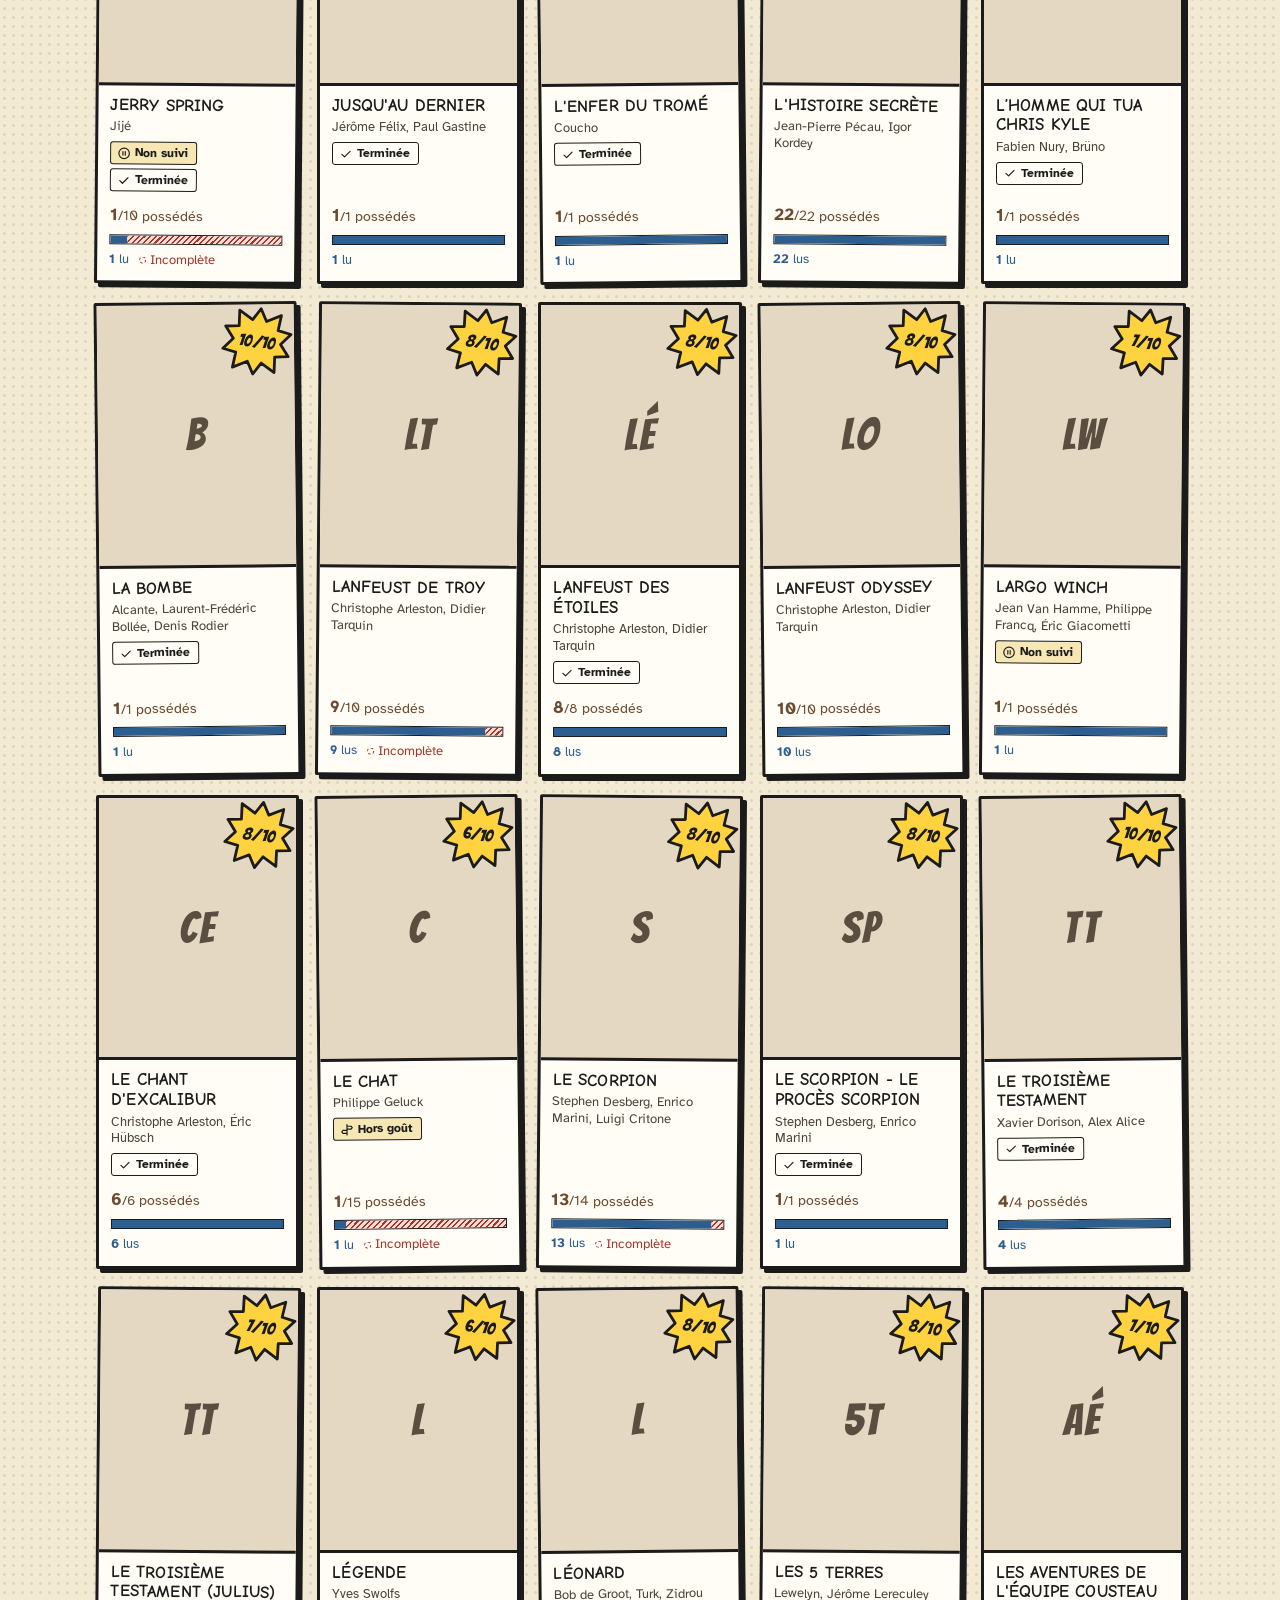
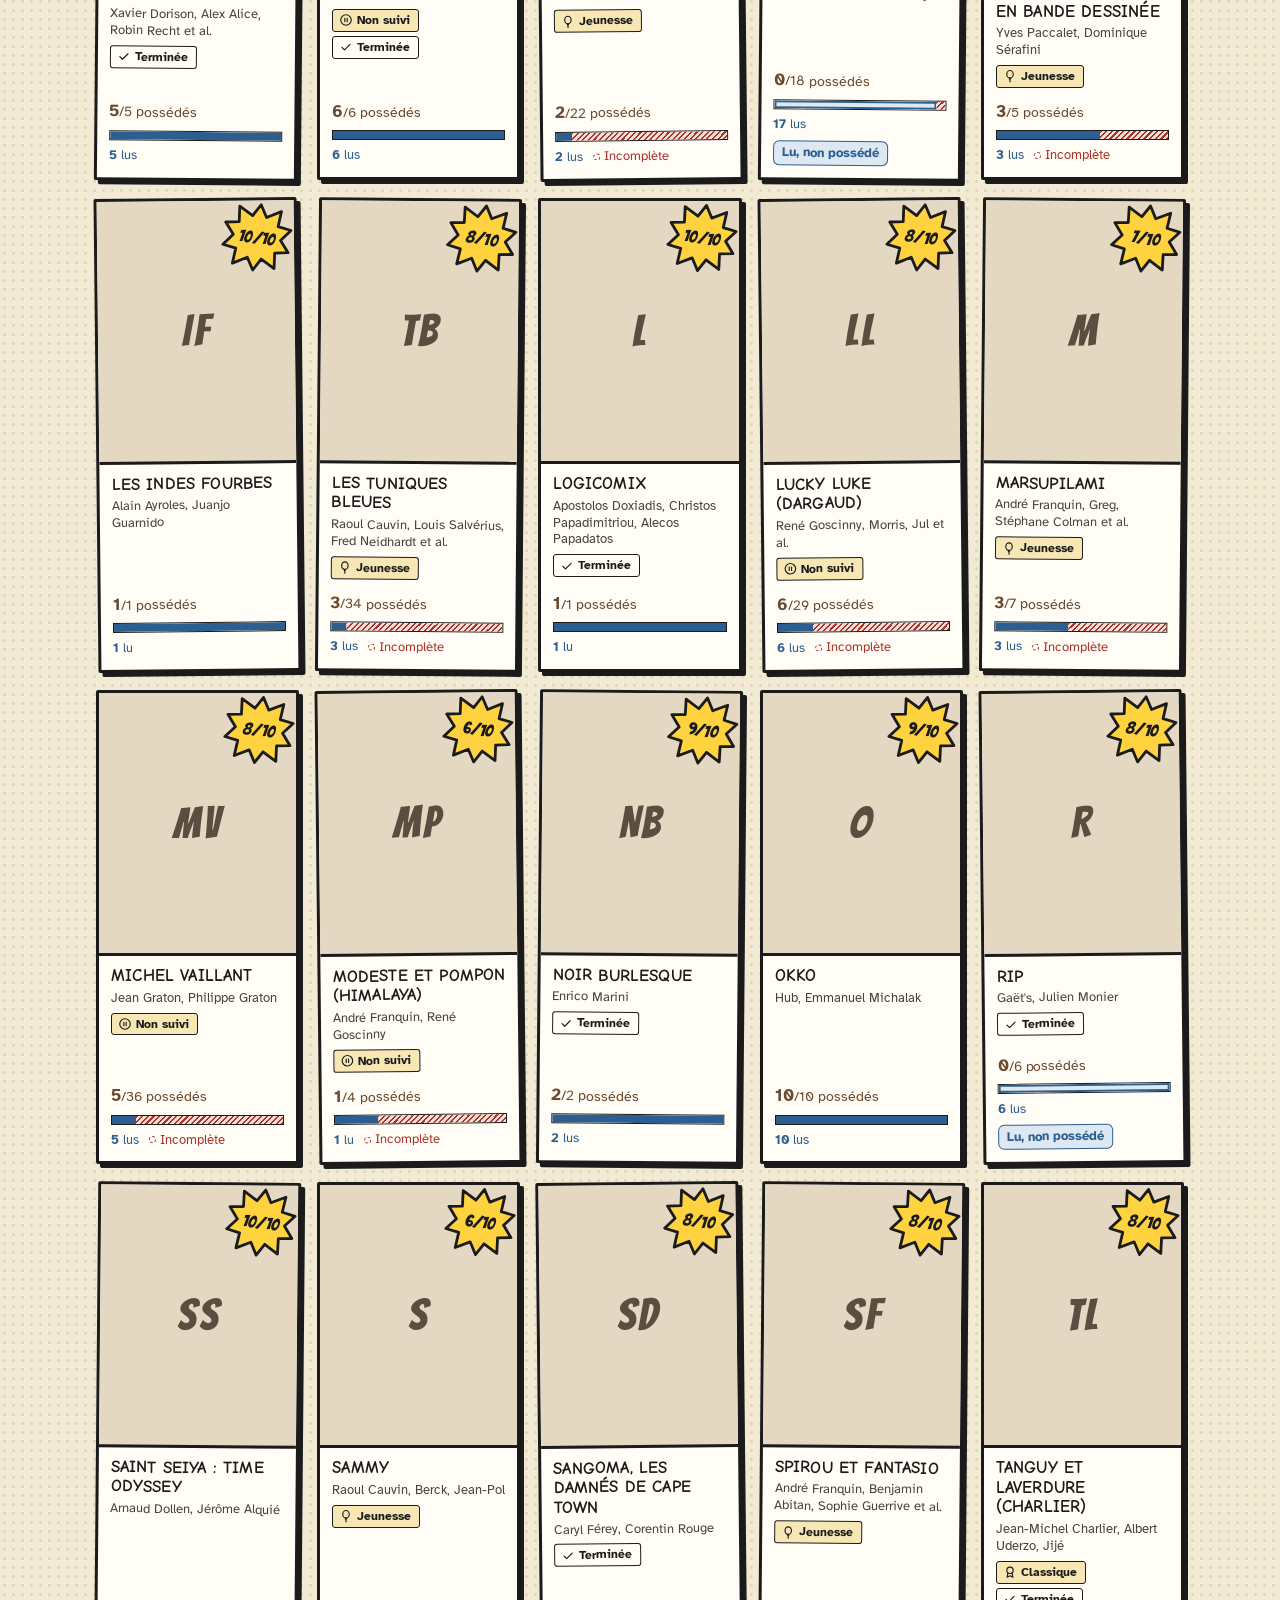
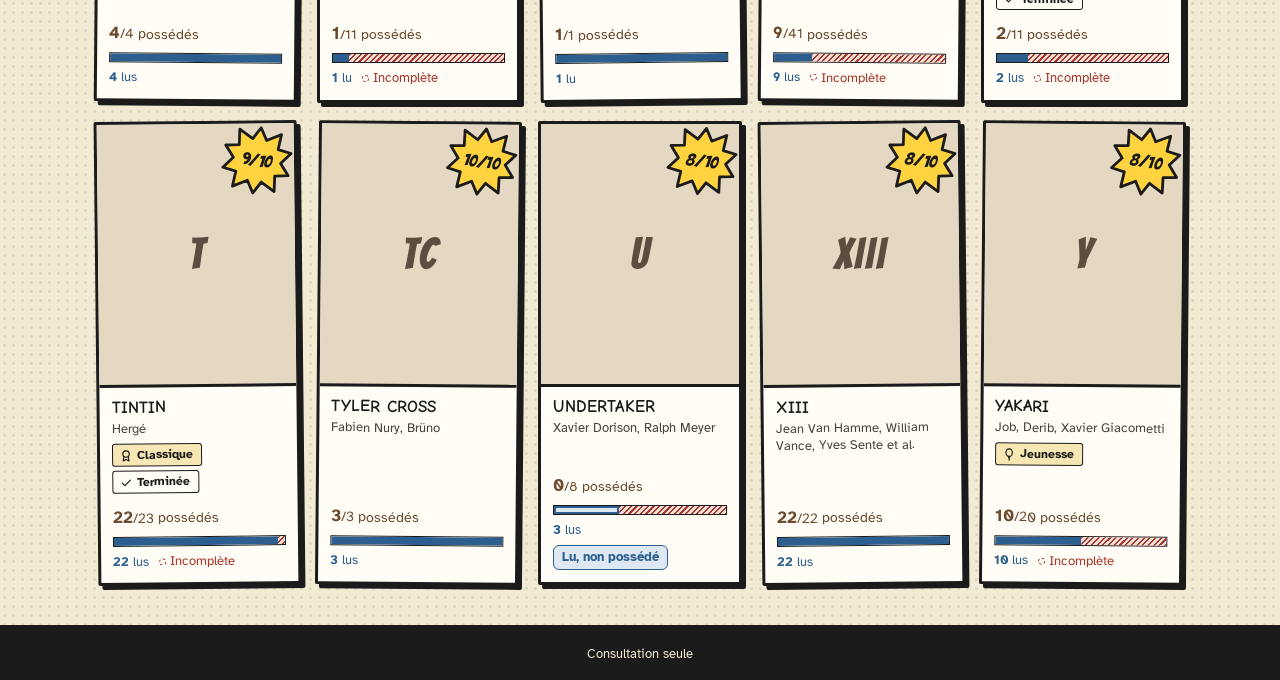
==== commit ae345f04: "US-27 — Thème « Planche » : un design inspiré de la BD Papier tramé, traits encrés et ombres dures, " ====
--- a/index.html
+++ b/index.html
@@ -16,9 +16,9 @@
 </script>
 <link rel="preconnect" href="https://fonts.googleapis.com">
 <link rel="preconnect" href="https://fonts.gstatic.com" crossorigin>
-<link rel="stylesheet" href="https://fonts.googleapis.com/css2?family=Atkinson+Hyperlegible:wght@400;700&family=Literata:opsz,wght@7..72,500;7..72,700&display=swap">
-<link rel="stylesheet" href="css/style.css?v=11">
-<script src="js/app.js?v=11" defer></script>
+<link rel="stylesheet" href="https://fonts.googleapis.com/css2?family=Atkinson+Hyperlegible:wght@400;700&family=Bangers&family=Comic+Neue:wght@700&display=swap">
+<link rel="stylesheet" href="css/style.css?v=12">
+<script src="js/app.js?v=12" defer></script>
 </head>
 <body data-page="collection">
 
@@ -26,7 +26,6 @@
   <div class="container">
     <div class="header-top">
       <div class="brand">
-        <svg width="28" height="28" viewBox="0 0 24 24" fill="none" stroke="currentColor" stroke-width="1.8" stroke-linecap="round" stroke-linejoin="round" aria-hidden="true"><rect x="3" y="4" width="4" height="16" rx="1"/><rect x="9" y="6" width="4" height="14" rx="1"/><path d="M15.2 6.6l3.9-1 3 13.6-3.9 1z"/></svg>
         <div>
           <h1><a href="index.html">Bibliothèque BD d'Arnaud</a></h1>
           <p id="stats-entete">Chargement…</p>
--- a/css/style.css
+++ b/css/style.css
@@ -1,40 +1,51 @@
-/* Bibliothèque BD d'Arnaud — charte : docs/mockups/README.md */
+/* Bibliothèque BD d'Arnaud — thème « Planche » (US-27), charte : docs/mockups/README.md
+   Chaque écran est une planche : papier tramé, traits encrés, cases à ombre portée dure,
+   cartouches, bulles et note en explosion. Les couleurs de statut de la charte sont inchangées. */
 
 :root {
-  --bg: #F5EFE3; --surf: #FFFCF6; --surf2: #EDE4D3; --line: #D9CBB2;
-  --ink: #2B2119; --ink2: #62564A;
+  --bg: #F3EAD3; --surf: #FFFDF5; --surf2: #F7E7B5; --line: #1B1B1B;
+  --ink: #1B1B1B; --ink2: #4A4339;
   --own: #6B4A2F; --read: #2C5F8F; --onread: #FFFFFF; --readtint: #DDE8F3;
   --toread: #E3A43A; --ontoread: #2B2119; --toreadtxt: #875810; --toreadtint: #F7EAD0;
   --miss: #A8352A; --misstint: #F5DDD7;
-  --cover: #E4D8C3; --covertxt: #6E604F;
+  --cover: #E4D8C3; --covertxt: #5A4E40;
+  --jaune: #FFD23F; --rouge: #D02C20; --onrouge: #FFFFFF; --cyan: #2FA4D9;
+  --trame: rgba(27, 27, 27, 0.10);
   --shadow: 0 1px 3px rgba(0, 0, 0, 0.18);
   color-scheme: light;
 }
 
 @media (prefers-color-scheme: dark) {
   :root:not([data-theme="light"]) {
-    --bg: #1A1612; --surf: #231E19; --surf2: #2E2720; --line: #463B30;
-    --ink: #F2EADD; --ink2: #BCAF9D;
+    --bg: #14171F; --surf: #1E2230; --surf2: #2A2F40; --line: #F2EADD;
+    --ink: #F2EADD; --ink2: #BDB4A6;
     --own: #D6B38E; --read: #8DB8E6; --onread: #10202F; --readtint: #1F3247;
     --toread: #E9B455; --ontoread: #1A1612; --toreadtxt: #F0C470; --toreadtint: #3A2D17;
     --miss: #EE8270; --misstint: #47231D;
-    --cover: #342C24; --covertxt: #A89880;
+    --cover: #2A2F40; --covertxt: #BDB4A6;
+    --jaune: #FFC930; --rouge: #FF6A5A; --onrouge: #1B1B1B; --cyan: #5BC2EE;
+    --trame: rgba(242, 234, 221, 0.07);
     color-scheme: dark;
   }
 }
 
 :root[data-theme="dark"] {
-  --bg: #1A1612; --surf: #231E19; --surf2: #2E2720; --line: #463B30;
-  --ink: #F2EADD; --ink2: #BCAF9D;
+  --bg: #14171F; --surf: #1E2230; --surf2: #2A2F40; --line: #F2EADD;
+  --ink: #F2EADD; --ink2: #BDB4A6;
   --own: #D6B38E; --read: #8DB8E6; --onread: #10202F; --readtint: #1F3247;
   --toread: #E9B455; --ontoread: #1A1612; --toreadtxt: #F0C470; --toreadtint: #3A2D17;
   --miss: #EE8270; --misstint: #47231D;
-  --cover: #342C24; --covertxt: #A89880;
+  --cover: #2A2F40; --covertxt: #BDB4A6;
+  --jaune: #FFC930; --rouge: #FF6A5A; --onrouge: #1B1B1B; --cyan: #5BC2EE;
+  --trame: rgba(242, 234, 221, 0.07);
   color-scheme: dark;
 }
 
-/* Motif « manquant » : hachures à 135° */
-:root { --hatch: repeating-linear-gradient(135deg, var(--miss) 0 1.5px, var(--misstint) 1.5px 4px); }
+/* Motif « manquant » : hachures à 135°. Trait encré, ombres dures, polices de lettrage. */
+:root {
+  --encre: 2.5px solid var(--ink); --ombre: 4px 4px 0 var(--ink); --ombre-s: 3px 3px 0 var(--ink);
+  --f-lettrage: Bangers, Impact, sans-serif; --f-bulle: 'Comic Neue', 'Comic Sans MS', sans-serif;
+ --hatch: repeating-linear-gradient(135deg, var(--miss) 0 1.5px, var(--misstint) 1.5px 4px); }
 
 *, *::before, *::after { box-sizing: border-box; }
 
@@ -43,14 +54,17 @@
   min-height: 100vh;
   display: flex;
   flex-direction: column;
-  background: var(--bg);
+  background-color: var(--bg);
+  /* Papier tramé (points Ben-Day) */
+  background-image: radial-gradient(var(--trame) 1.2px, transparent 1.6px);
+  background-size: 9px 9px;
   color: var(--ink);
   font-family: 'Atkinson Hyperlegible', system-ui, sans-serif;
   font-size: 16px;
   line-height: 1.45;
 }
 
-h1, h2, h3 { font-family: Literata, Georgia, serif; font-weight: 700; }
+h1, h2, h3 { font-family: var(--f-bulle); font-weight: 700; letter-spacing: 0.01em; }
 
 a { color: inherit; }
 
@@ -64,79 +78,97 @@
 .container { max-width: 1120px; margin: 0 auto; padding-left: 16px; padding-right: 16px; width: 100%; }
 
 /* ---------- En-tête ---------- */
-.site-header { background: var(--surf); border-bottom: 1px solid var(--line); }
+.site-header {
+  /* Toujours jaune et encre noire, en clair comme en sombre */
+  background: #FFD23F radial-gradient(rgba(230, 59, 46, 0.22) 1.6px, transparent 2px) 0 0 / 8px 8px;
+  border-bottom: 4px solid #1B1B1B; color: #1B1B1B;
+}
 .site-header .container { padding-top: 12px; display: flex; flex-direction: column; gap: 6px; }
 .header-top { display: flex; align-items: flex-start; gap: 12px; }
 .brand { flex: 1 1 auto; display: flex; gap: 10px; align-items: flex-start; }
-.brand svg { flex: 0 0 auto; margin-top: 2px; }
-.brand h1 { margin: 0; font-size: 22px; line-height: 1.2; letter-spacing: -0.01em; }
+.brand h1 {
+  margin: 0; font-family: var(--f-lettrage); font-weight: 400;
+  font-size: clamp(30px, 6vw, 46px); letter-spacing: 0.04em; line-height: 1;
+  color: #FFFFFF; -webkit-text-stroke: 2px #1B1B1B; paint-order: stroke fill;
+  text-shadow: 3px 3px 0 #1B1B1B; transform: rotate(-1.5deg); transform-origin: left;
+}
 .brand h1 a { text-decoration: none; }
-.brand p { margin: 0; font-size: 14px; color: var(--ink2); }
-.stat-own { color: var(--own); font-weight: 700; }
-.stat-read { color: var(--read); font-weight: 700; }
+/* Cartouche de récitatif */
+.brand p {
+  display: inline-block; margin: 8px 0 0; padding: 3px 10px; font-size: 13px;
+  background: #FFFDF5; color: #1B1B1B; border: 2px solid #1B1B1B; box-shadow: 2px 2px 0 #1B1B1B;
+}
+.stat-own, .stat-read { font-weight: 700; }
 
 .theme-toggle {
   flex: 0 0 auto; width: 44px; height: 44px;
   display: flex; align-items: center; justify-content: center;
-  border: 1px solid var(--line); border-radius: 10px;
-  background: var(--surf2); color: var(--ink); cursor: pointer;
+  border: 2.5px solid #1B1B1B; border-radius: 50%; box-shadow: 2px 2px 0 #1B1B1B;
+  background: #FFFDF5; color: #1B1B1B; cursor: pointer;
 }
 .theme-toggle .icon-sun { display: none; }
 :root[data-theme="dark"] .theme-toggle .icon-sun { display: block; }
 :root[data-theme="dark"] .theme-toggle .icon-moon { display: none; }
 
-.main-nav { display: flex; gap: 4px; overflow-x: auto; scrollbar-width: none; margin: 0 -16px; padding: 0 16px; }
+.main-nav { display: flex; gap: 8px; overflow-x: auto; scrollbar-width: none; margin: 0 -16px; padding: 6px 16px 12px; }
 .main-nav a {
   min-height: 44px; display: flex; align-items: center; padding: 0 14px; white-space: nowrap; flex: 0 0 auto;
-  text-decoration: none; color: var(--ink2); border-bottom: 3px solid transparent;
-}
-.main-nav a[aria-current="page"] { color: var(--ink); font-weight: 700; border-bottom-color: var(--ink); }
+  text-decoration: none; color: #1B1B1B; background: #FFFDF5; border: 2.5px solid #1B1B1B; box-shadow: 3px 3px 0 #1B1B1B;
+  font-family: var(--f-bulle); font-weight: 700; font-size: 14px; text-transform: uppercase; letter-spacing: 0.04em;
+}
+.main-nav a[aria-current="page"] { background: #1B1B1B; color: #FFD23F; transform: rotate(-1deg); }
 
 /* ---------- Contenu ---------- */
 main.container { flex: 1 0 auto; padding-top: 18px; padding-bottom: 40px; display: flex; flex-direction: column; gap: 16px; }
 
 /* ---------- Recherche et filtres ---------- */
 .search { display: flex; flex-direction: column; gap: 6px; }
-.search label { font-size: 15px; font-weight: 700; }
-.search-field { position: relative; max-width: 640px; }
+.search label { font-family: var(--f-bulle); font-size: 15px; font-weight: 700; text-transform: uppercase; }
+.search-field { position: relative; max-width: 640px; margin-bottom: 10px; }
+/* Pointe de la bulle */
+.search-field::after {
+  content: ""; position: absolute; left: 34px; bottom: -13px; width: 18px; height: 16px;
+  background: var(--surf); border-left: var(--encre); border-bottom: var(--encre);
+  transform: skewX(-30deg); pointer-events: none;
+}
 .search-field svg { position: absolute; left: 16px; top: 16px; color: var(--ink2); pointer-events: none; }
 .search-field input {
   width: 100%; height: 52px; padding: 0 16px 0 48px;
-  border: 2px solid var(--ink2); border-radius: 12px;
+  border: var(--encre); border-radius: 26px; box-shadow: var(--ombre-s);
   background: var(--surf); color: var(--ink); font: inherit; font-size: 17px;
 }
-.search-field input:focus { border-color: var(--read); outline: none; box-shadow: 0 0 0 3px var(--readtint); }
-
-.chips { display: flex; gap: 8px; overflow-x: auto; margin: 0 -16px; padding: 0 16px 4px; }
+.search-field input:focus { outline: none; box-shadow: var(--ombre-s), 0 0 0 4px var(--cyan); }
+
+.chips { display: flex; gap: 8px; overflow-x: auto; margin: 0 -16px; padding: 0 16px 6px; }
 .chips button {
-  flex: 0 0 auto; min-height: 44px; padding: 0 16px; border-radius: 999px;
-  border: 1px solid var(--line); background: var(--surf); color: var(--ink);
+  flex: 0 0 auto; min-height: 44px; padding: 0 16px; border-radius: 4px;
+  border: 2px solid var(--ink); box-shadow: 2px 2px 0 var(--ink); background: var(--surf); color: var(--ink);
   font: inherit; font-size: 15px; font-weight: 700; cursor: pointer; white-space: nowrap;
 }
-.chips button[aria-pressed="true"] { background: var(--ink); color: var(--surf); border-color: var(--ink); }
+.chips button[aria-pressed="true"] { background: var(--rouge); color: var(--onrouge); }
 
 /* Regard, tri et « Suivies seulement » (US-16) */
 .reglages { display: flex; flex-wrap: wrap; align-items: flex-end; gap: 10px 14px; }
 .reglage { display: flex; flex-direction: column; gap: 4px; font-size: 13px; font-weight: 700; color: var(--ink2); }
 .reglage select {
-  min-height: 44px; padding: 0 36px 0 12px; border-radius: 10px; border: 1px solid var(--line);
+  min-height: 44px; padding: 0 36px 0 12px; border-radius: 4px; border: 2px solid var(--ink); box-shadow: 2px 2px 0 var(--ink);
   background: var(--surf) url("data:image/svg+xml,%3Csvg xmlns='http://www.w3.org/2000/svg' width='12' height='8' viewBox='0 0 12 8'%3E%3Cpath d='M1 1.5l5 5 5-5' fill='none' stroke='%2362564A' stroke-width='2'/%3E%3C/svg%3E") no-repeat right 12px center;
   color: var(--ink); font: inherit; font-size: 15px; font-weight: 400; appearance: none; cursor: pointer;
 }
 .toggle {
-  display: inline-flex; align-items: center; gap: 6px; min-height: 44px; padding: 0 14px; border-radius: 10px;
-  border: 1px solid var(--line); background: var(--surf); color: var(--ink);
+  display: inline-flex; align-items: center; gap: 6px; min-height: 44px; padding: 0 14px; border-radius: 4px;
+  border: 2px solid var(--ink); box-shadow: 2px 2px 0 var(--ink); background: var(--surf); color: var(--ink);
   font: inherit; font-size: 15px; font-weight: 700; cursor: pointer;
 }
-.toggle[aria-pressed="true"] { background: var(--ink); color: var(--surf); border-color: var(--ink); }
+.toggle[aria-pressed="true"] { background: var(--rouge); color: var(--onrouge); }
 /* Cartes / Couvertures (US-20) */
-.vues { display: inline-flex; margin-left: auto; border: 1px solid var(--line); border-radius: 10px; overflow: hidden; }
+.vues { display: inline-flex; margin-left: auto; border: 2px solid var(--ink); border-radius: 4px; box-shadow: 2px 2px 0 var(--ink); overflow: hidden; }
 .vues button {
   display: inline-flex; align-items: center; gap: 6px; min-height: 44px; padding: 0 12px; border: 0;
   background: var(--surf); color: var(--ink); font: inherit; font-size: 14px; font-weight: 700; cursor: pointer;
 }
-.vues button + button { border-left: 1px solid var(--line); }
-.vues button[aria-pressed="true"] { background: var(--ink); color: var(--surf); }
+.vues button + button { border-left: 2px solid var(--ink); }
+.vues button[aria-pressed="true"] { background: var(--rouge); color: var(--onrouge); }
 
 .tag-genre { color: var(--ink); text-decoration: none; }
 .tag-genre:hover { border-color: var(--ink2); text-decoration: underline; }
@@ -146,8 +178,8 @@
 }
 
 .btn-primary {
-  margin-top: 6px; min-height: 44px; padding: 0 20px; border-radius: 999px;
-  border: 1px solid var(--ink); background: var(--ink); color: var(--surf);
+  margin-top: 6px; min-height: 44px; padding: 0 20px; border-radius: 4px;
+  border: 2px solid var(--ink); box-shadow: 2px 2px 0 var(--ink); background: var(--rouge); color: var(--onrouge);
   font: inherit; font-size: 15px; font-weight: 700; cursor: pointer;
   display: inline-flex; align-items: center; text-decoration: none;
 }
@@ -167,36 +199,42 @@
 
 .message {
   display: flex; flex-direction: column; align-items: center; text-align: center; gap: 10px;
-  padding: 48px 20px; background: var(--surf); border: 1px dashed var(--line); border-radius: 16px;
+  padding: 48px 20px; background: var(--surf); border: 3px solid var(--ink); border-radius: 2px; box-shadow: var(--ombre);
 }
 .message h2 { margin: 0; font-size: 22px; }
 .message p { margin: 0; max-width: 360px; font-size: 15px; color: var(--ink2); }
 
 /* ---------- Cartes série ---------- */
 .series-grid {
-  display: grid; grid-template-columns: repeat(auto-fill, minmax(160px, 1fr)); gap: 12px;
+  display: grid; grid-template-columns: repeat(auto-fill, minmax(170px, 1fr)); gap: 18px;
   margin: 0; padding: 0; list-style: none;
 }
 .card {
   height: 100%; display: flex; flex-direction: column;
-  background: var(--surf); border: 1px solid var(--line); border-radius: 12px; overflow: hidden;
-  text-decoration: none; color: var(--ink);
-}
-.card:hover { border-color: var(--ink2); }
+  background: var(--surf); border: 3px solid var(--ink); border-radius: 2px; box-shadow: var(--ombre); overflow: hidden;
+  text-decoration: none; color: var(--ink); transition: transform .15s ease, box-shadow .15s ease;
+}
+/* Cases un peu de travers, comme sur une planche ; elles se redressent au survol. */
+.series-grid > li:nth-child(3n+1) .card { transform: rotate(-0.6deg); }
+.series-grid > li:nth-child(3n+2) .card { transform: rotate(0.5deg); }
+.series-grid > li .card:hover, .series-grid > li .card:focus-visible { transform: translate(-2px, -2px); box-shadow: 7px 7px 0 var(--ink); }
 .cover {
-  position: relative; aspect-ratio: 3 / 4; background: var(--cover); border-bottom: 1px solid var(--line);
+  position: relative; aspect-ratio: 3 / 4; background: var(--cover); border-bottom: 3px solid var(--ink);
   display: flex; align-items: center; justify-content: center;
 }
 .cover, .book-cover { position: relative; overflow: hidden; }
 .cover-img { position: absolute; inset: 0; width: 100%; height: 100%; object-fit: cover; }
 .note-badge { z-index: 1; }
-.cover-initials { font-family: Literata, Georgia, serif; font-size: 30px; font-weight: 700; color: var(--covertxt); }
+.cover-initials { font-family: var(--f-lettrage); font-size: 44px; letter-spacing: 0.05em; color: var(--covertxt); }
+/* Note en explosion, façon onomatopée */
 .note-badge {
-  position: absolute; top: 8px; right: 8px; padding: 3px 8px; border-radius: 6px;
-  background: var(--surf); color: var(--ink); font-weight: 700; font-size: 14px; box-shadow: var(--shadow);
+  position: absolute; top: 2px; right: 2px; width: 70px; height: 70px;
+  display: flex; align-items: center; justify-content: center; transform: rotate(8deg);
+  background: url("data:image/svg+xml,%3Csvg xmlns='http://www.w3.org/2000/svg' viewBox='0 0 100 100'%3E%3Cpolygon points='50,3 60,20 80,9 78,31 97,34 84,50 97,66 78,69 80,91 60,80 50,97 40,80 20,91 22,69 3,66 16,50 3,34 22,31 20,9 40,20' fill='%23FFD23F' stroke='%231B1B1B' stroke-width='4' stroke-linejoin='round'/%3E%3C/svg%3E") center / contain no-repeat;
+  color: #1B1B1B; font-family: var(--f-lettrage); font-size: 17px; letter-spacing: 0.02em;
 }
 .card-body { flex: 1 1 auto; padding: 10px 12px 12px; display: flex; flex-direction: column; gap: 4px; }
-.card-body h2 { margin: 0; font-size: 16px; line-height: 1.25; }
+.card-body h2 { margin: 0; font-size: 17px; line-height: 1.15; text-transform: uppercase; }
 .card-authors { margin: 0; font-size: 13px; line-height: 1.3; color: var(--ink2); }
 .card-stats { margin-top: auto; padding-top: 8px; display: flex; flex-direction: column; gap: 6px; }
 .card-own { font-size: 14px; color: var(--own); }
@@ -212,14 +250,14 @@
 .card-badges { display: flex; flex-wrap: wrap; gap: 4px; margin-top: 2px; }
 .badge-regard {
   display: inline-flex; align-items: center; gap: 4px; align-self: flex-start;
-  padding: 2px 8px 2px 6px; border-radius: 999px;
-  background: var(--surf2); color: var(--ink2); border: 1px solid var(--line);
+  padding: 2px 8px 2px 6px; border-radius: 3px;
+  background: var(--surf2); color: var(--ink); border: 1.5px solid var(--ink);
   font-size: 12px; font-weight: 700; line-height: 1.4; white-space: nowrap;
 }
 .badge-regard svg { width: 14px; height: 14px; flex: none; }
-.badge-terminee { background: transparent; color: var(--ink); border-color: var(--ink2); }
+.badge-terminee { background: transparent; }
 /* Coup de cœur (US-26) : seul badge en couleur, c'est une mise en avant. */
-.badge-coeur { background: var(--misstint); color: var(--miss); border-color: var(--miss); }
+.badge-coeur { background: var(--rouge); color: var(--onrouge); }
 .badge-coeur svg { fill: currentColor; }
 .tags .badge-regard { font-size: 13px; padding: 2px 10px 2px 8px; }
 .badge-lnp {
@@ -230,18 +268,18 @@
 
 /* Mur de couvertures (US-20) : couvertures seules, le texte reste lu par les lecteurs d'écran */
 .series-grid.mur { grid-template-columns: repeat(auto-fill, minmax(100px, 1fr)); gap: 8px; }
-.mur .card { border-radius: 4px 8px 8px 4px; }
+.mur .card { border-width: 2.5px; box-shadow: var(--ombre-s); }
 .mur .cover { border-bottom: 0; }
-.mur .cover-initials { font-size: 22px; }
-.mur .note-badge { top: 4px; right: 4px; padding: 1px 5px; font-size: 12px; }
+.mur .cover-initials { font-size: 26px; }
+.mur .note-badge { top: 0; right: 0; width: 46px; height: 46px; font-size: 12px; }
 .mur .card-body {
   position: absolute; width: 1px; height: 1px; padding: 0; margin: -1px;
   overflow: hidden; clip: rect(0, 0, 0, 0); white-space: nowrap; border: 0;
 }
-.mur .card:hover, .mur .card:focus-visible { border-color: var(--ink); }
+
 
 /* Barre de progression d'une série */
-.bar { display: flex; height: 8px; border-radius: 4px; overflow: hidden; background: var(--surf2); }
+.bar { display: flex; height: 10px; border: 1.5px solid var(--ink); overflow: hidden; background: var(--surf); }
 .bar span { display: block; height: 100%; }
 .bar .seg-read { background: var(--read); }
 .bar .seg-toread { background: var(--toread); }
@@ -260,43 +298,53 @@
 
 .serie-head { display: flex; gap: 16px; align-items: flex-start; }
 .book-cover {
-  flex: 0 0 auto; width: 112px; height: 150px; border-radius: 3px 8px 8px 3px;
-  background: var(--cover); border-left: 7px solid var(--line); color: var(--covertxt);
+  flex: 0 0 auto; width: 112px; height: 150px; border-radius: 2px;
+  background: var(--cover); border: 3px solid var(--ink); border-left-width: 8px; box-shadow: var(--ombre); color: var(--covertxt);
   display: flex; flex-direction: column; align-items: center; justify-content: center; gap: 4px;
 }
-.book-cover span:first-child { font-family: Literata, Georgia, serif; font-weight: 700; font-size: 28px; }
+.book-cover span:first-child { font-family: var(--f-lettrage); font-size: 34px; letter-spacing: 0.04em; }
 .book-cover span:last-child { font-size: 10px; letter-spacing: 0.08em; text-transform: uppercase; }
 .serie-title { flex: 1 1 auto; min-width: 0; display: flex; flex-direction: column; gap: 4px; }
-.serie-title h1 { margin: 0; font-size: 28px; line-height: 1.15; overflow-wrap: anywhere; }
+.serie-title h1 { margin: 0; font-family: var(--f-lettrage); font-weight: 400; font-size: 40px; letter-spacing: 0.04em; line-height: 1; overflow-wrap: anywhere; }
 .serie-title p { margin: 0; font-size: 15px; }
 .serie-title .editeur { font-size: 14px; color: var(--ink2); }
 .tags { display: flex; flex-wrap: wrap; gap: 6px; margin-top: 6px; }
-.tag { padding: 2px 10px; border-radius: 999px; border: 1px solid var(--line); font-size: 13px; }
-.tag-statut { background: var(--ink); color: var(--surf); border-color: var(--ink); font-weight: 700; }
+.tag { padding: 2px 10px; border-radius: 3px; border: 1.5px solid var(--ink); font-size: 13px; }
+.tag-statut { background: var(--ink); color: var(--bg); font-weight: 700; }
 
 .note-box {
   display: flex; flex-direction: column; gap: 10px; padding: 18px;
-  background: var(--surf); border: 1px solid var(--line); border-radius: 14px;
+  background: var(--surf); border: var(--encre); border-radius: 4px; box-shadow: var(--ombre);
 }
 .note-line { display: flex; align-items: baseline; gap: 4px; }
 .note-line .label { font-size: 14px; color: var(--ink2); margin-right: 8px; }
-.note-line .valeur { font-family: Literata, Georgia, serif; font-size: 52px; font-weight: 700; line-height: 1; }
-.note-line .sur { font-family: Literata, Georgia, serif; font-size: 22px; color: var(--ink2); }
+.note-line .valeur {
+  font-family: var(--f-lettrage); font-size: 64px; line-height: 1; color: var(--rouge);
+  -webkit-text-stroke: 1.5px var(--ink); paint-order: stroke fill;
+}
+.note-line .sur { font-family: var(--f-lettrage); font-size: 26px; color: var(--ink2); }
+/* L'avis dans une bulle */
 .note-box blockquote {
-  margin: 0; padding: 0 0 0 14px; border-left: 3px solid var(--line);
-  font-family: Literata, Georgia, serif; font-style: italic; font-size: 18px; line-height: 1.4;
+  position: relative; margin: 6px 0 16px; padding: 14px 18px;
+  background: var(--surf); border: var(--encre); border-radius: 50% / 40%;
+  font-family: var(--f-bulle); font-weight: 700; font-size: 17px; line-height: 1.4; text-align: center;
   white-space: pre-line;
 }
+.note-box blockquote::before, .note-box blockquote::after {
+  content: ""; position: absolute; clip-path: polygon(0 0, 100% 0, 15% 100%);
+}
+.note-box blockquote::before { left: 26%; bottom: -22px; width: 30px; height: 24px; background: var(--ink); }
+.note-box blockquote::after { left: calc(26% + 4px); bottom: -15px; width: 21px; height: 18px; background: var(--surf); }
 .note-empty {
   display: flex; flex-direction: column; gap: 2px; padding: 14px 18px;
-  border: 1px dashed var(--line); border-radius: 14px; color: var(--ink2);
+  border: 2px dashed var(--ink); border-radius: 4px; color: var(--ink2);
 }
 .note-empty strong { font-size: 15px; }
 .note-empty span { font-size: 14px; }
 
 .serie-counts { display: flex; flex-wrap: wrap; gap: 8px; }
 .serie-counts span {
-  padding: 8px 12px; border-radius: 10px; background: var(--surf); border: 1px solid var(--line); font-size: 15px;
+  padding: 8px 12px; border-radius: 3px; background: var(--surf); border: 2px solid var(--ink); box-shadow: 2px 2px 0 var(--ink); font-size: 15px;
 }
 .serie-counts strong { font-size: 20px; }
 .serie-counts .c-own { color: var(--own); }
@@ -306,7 +354,7 @@
 .serie-counts .c-miss { color: var(--miss); background: var(--misstint); border: 1.5px dashed var(--miss); }
 
 .tomes-head { display: flex; justify-content: space-between; align-items: baseline; gap: 12px; }
-.tomes-head h2 { margin: 0; font-size: 22px; }
+.tomes-head h2 { margin: 0; font-size: 20px; }
 .tomes-head span { font-size: 14px; color: var(--ink2); }
 
 /* Pastille de tome (grille et liste) selon son statut */
@@ -320,12 +368,13 @@
 }
 
 .tomes-grid { display: flex; flex-wrap: wrap; gap: 4px; margin: 0; padding: 0; list-style: none; }
-.tomes-grid .cell { width: 30px; height: 30px; border-radius: 5px; font-size: 12px; }
+.tomes-grid .cell { width: 32px; height: 32px; border-radius: 2px; font-size: 12px; }
+.st-lu .cell, .st-alire .cell { border: 2px solid var(--ink); }
 
 .tomes-list { list-style: none; margin: 0; padding: 0; display: flex; flex-direction: column; gap: 6px; }
 .tome-row {
-  display: flex; align-items: center; gap: 12px; padding: 8px 12px 8px 8px; border-radius: 10px;
-  background: var(--surf); border: 1px solid var(--line);
+  display: flex; align-items: center; gap: 12px; padding: 8px 12px 8px 8px; border-radius: 2px;
+  background: var(--surf); border: 2px solid var(--ink); box-shadow: 2px 2px 0 var(--ink);
 }
 .tome-row.st-manquant { background: var(--misstint); border: 2px dashed var(--miss); }
 .tome-row .cell { flex: 0 0 auto; width: 34px; height: 44px; border-radius: 2px 5px 5px 2px; font-size: 14px; }
@@ -341,20 +390,23 @@
 .st-lnp .tome-tag { background: var(--readtint); color: var(--read); border: 1.5px solid var(--read); }
 .st-manquant .tome-tag { background: var(--miss); color: var(--surf); }
 
-.legend.boxed { padding: 10px 12px; background: var(--surf2); border-radius: 10px; color: var(--ink); }
+.legend.boxed { padding: 10px 12px; background: var(--surf2); border: 2px solid var(--ink); border-radius: 2px; color: var(--ink); }
 
 /* ---------- Tableau de bord ---------- */
 main.page-stats { padding-top: 20px; gap: 18px; }
-.page-title { margin: 0; font-size: 28px; line-height: 1.2; }
+.page-title { margin: 0; font-family: var(--f-lettrage); font-weight: 400; font-size: 34px; letter-spacing: 0.05em; line-height: 1.2; }
+/* Cartouche de récitatif : titres de page et de section */
+.page-title, .panel h2, .tomes-head h2, .auteur-section h2, .annonces h2 {
+  align-self: flex-start; display: inline-block; padding: 4px 12px; text-transform: uppercase;
+  background: var(--jaune); color: #1B1B1B; border: var(--encre); box-shadow: var(--ombre-s);
+}
 
 .kpis { display: grid; grid-template-columns: repeat(auto-fit, minmax(150px, 1fr)); gap: 10px; }
 .kpi {
-  padding: 14px; background: var(--surf); border: 1px solid var(--line); border-radius: 12px;
+  padding: 14px; background: var(--surf); border: 3px solid var(--ink); border-radius: 2px; box-shadow: var(--ombre);
   display: flex; flex-direction: column; gap: 2px;
 }
-.kpi.k-own { border-top: 4px solid var(--own); }
-.kpi.k-read { border-top: 4px solid var(--read); }
-.kpi strong { font-family: Literata, Georgia, serif; font-size: 34px; line-height: 1.1; }
+.kpi strong { font-family: var(--f-lettrage); font-weight: 400; font-size: 46px; letter-spacing: 0.03em; line-height: 1.1; }
 .kpi.k-own strong { color: var(--own); }
 .kpi.k-read strong { color: var(--read); }
 .kpi span { font-size: 14px; color: var(--ink2); }
@@ -362,17 +414,17 @@
 
 .panels { display: grid; grid-template-columns: repeat(auto-fit, minmax(min(320px, 100%), 1fr)); gap: 12px; align-items: start; }
 .panel {
-  padding: 16px; background: var(--surf); border: 1px solid var(--line); border-radius: 12px;
+  padding: 16px; background: var(--surf); border: 3px solid var(--ink); border-radius: 2px; box-shadow: var(--ombre);
   display: flex; flex-direction: column; gap: 12px; min-width: 0;
 }
 .panel-head { display: flex; justify-content: space-between; align-items: flex-start; gap: 12px; }
 .panel h2 { margin: 0; font-size: 20px; }
 .panel-head p, .panel-foot { margin: 0; font-size: 14px; color: var(--ink2); }
-.panel-foot { padding-top: 8px; border-top: 1px solid var(--line); }
+.panel-foot { padding-top: 8px; border-top: 2px dashed var(--ink); }
 .pile-total {
-  flex: 0 0 auto; padding: 4px 12px; border-radius: 10px;
-  background: var(--toreadtint); border: 1px solid var(--toread); color: var(--toreadtxt);
-  font-family: Literata, Georgia, serif; font-size: 26px; font-weight: 700; line-height: 1.1;
+  flex: 0 0 auto; padding: 4px 12px; border-radius: 3px;
+  background: var(--toreadtint); border: 2px solid var(--toread); color: var(--toreadtxt);
+  font-family: var(--f-lettrage); font-size: 30px; letter-spacing: 0.03em; line-height: 1.1;
 }
 .rows { list-style: none; margin: 0; padding: 0; display: flex; flex-direction: column; gap: 2px; }
 .rows a {
@@ -395,7 +447,7 @@
   display: inline-block; margin-left: 6px; padding: 0 6px; border-radius: 6px;
   border: 1px dashed var(--ink2); color: var(--ink2); font-size: 12px; font-weight: 400; white-space: nowrap;
 }
-.annonces { display: flex; flex-direction: column; gap: 6px; padding: 12px 16px; border: 1px solid var(--line); border-radius: 12px; background: var(--surf); }
+.annonces { display: flex; flex-direction: column; gap: 6px; padding: 12px 16px; border: 3px solid var(--ink); border-radius: 2px; box-shadow: var(--ombre); background: var(--surf); }
 .annonces h2 { margin: 0; font-size: 18px; }
 .annonces ul { list-style: none; margin: 0; padding: 0; display: flex; flex-direction: column; gap: 4px; }
 .annonces li { display: flex; flex-wrap: wrap; justify-content: space-between; gap: 4px 12px; font-size: 15px; }
@@ -405,13 +457,13 @@
 
 .histo {
   display: grid; grid-template-columns: repeat(var(--cols, 10), minmax(0, 1fr)); gap: 6px; align-items: end;
-  height: 170px; padding-bottom: 4px; border-bottom: 1px solid var(--line);
+  height: 170px; padding-bottom: 4px; border-bottom: 2px solid var(--ink);
 }
 .histo div { display: flex; flex-direction: column; align-items: center; justify-content: flex-end; gap: 4px; height: 100%; }
 .histo b { font-size: 13px; }
-.histo i { display: block; width: 100%; border-radius: 4px 4px 0 0; background: var(--ink2); }
-.histo i.top { background: var(--ink); }
-.histo i.zero { background: var(--line); }
+.histo i { display: block; width: 100%; border: 2px solid var(--ink); border-bottom: 0; background: var(--surf2); }
+.histo i.top { background: var(--jaune); }
+.histo i.zero { border-width: 1px; background: var(--surf2); }
 .histo-axis { display: grid; grid-template-columns: repeat(var(--cols, 10), minmax(0, 1fr)); gap: 6px; margin-top: -6px; }
 .histo-axis span { text-align: center; font-size: 13px; color: var(--ink2); }
 .histo-note { margin: 0; font-size: 13px; color: var(--ink2); }
@@ -433,10 +485,11 @@
 .gouts-barres .g-val strong { font-size: 16px; color: var(--read); }
 .gouts-regards { list-style: none; margin: 0; padding: 0; display: flex; flex-wrap: wrap; gap: 8px; }
 .gouts-regards a {
-  display: flex; align-items: baseline; gap: 6px; min-height: 44px; padding: 8px 12px; border-radius: 10px;
+  display: flex; align-items: baseline; gap: 6px; min-height: 44px; padding: 8px 12px; border-radius: 3px;
   background: var(--surf2); color: var(--ink); text-decoration: none; font-size: 15px;
-}
-.gouts-regards a:hover { box-shadow: inset 0 0 0 1px var(--ink2); }
+  border: 2px solid var(--ink); box-shadow: 2px 2px 0 var(--ink);
+}
+.gouts-regards a:hover { box-shadow: 4px 4px 0 var(--ink); }
 .gouts-regards strong { font-size: 20px; }
 
 /* ---------- Recommandations (US-11) ---------- */
@@ -444,14 +497,14 @@
 .reco-intro { margin: -8px 0 0; color: var(--ink2); font-size: 15px; }
 .reco-list { list-style: none; margin: 0; padding: 0; display: grid; grid-template-columns: repeat(auto-fill, minmax(min(340px, 100%), 1fr)); gap: 12px; align-items: start; }
 .reco-card {
-  padding: 16px; background: var(--surf); border: 1px solid var(--line); border-radius: 12px;
+  padding: 16px; background: var(--surf); border: 3px solid var(--ink); border-radius: 2px; box-shadow: var(--ombre);
   display: flex; flex-direction: column; gap: 8px; min-width: 0;
 }
 .reco-head { display: flex; justify-content: space-between; align-items: flex-start; gap: 12px; }
-.reco-head h2 { margin: 0; font-size: 20px; line-height: 1.25; }
+.reco-head h2 { margin: 0; font-size: 20px; line-height: 1.2; text-transform: uppercase; }
 .reco-statut {
-  flex: 0 0 auto; padding: 2px 10px; border-radius: 999px; font-size: 13px; font-weight: 700;
-  border: 1px solid var(--line); color: var(--ink2); white-space: nowrap;
+  flex: 0 0 auto; padding: 2px 10px; border-radius: 3px; font-size: 13px; font-weight: 700;
+  border: 1.5px solid var(--ink); color: var(--ink2); white-space: nowrap;
 }
 .statut-interesse .reco-statut { background: var(--readtint); border-color: var(--read); color: var(--read); }
 .statut-decouvrir .reco-statut { background: var(--toreadtint); border-color: var(--toread); color: var(--toreadtxt); }
@@ -459,13 +512,13 @@
 .reco-pourquoi { margin: 0; font-size: 15px; }
 .reco-liees { display: flex; flex-wrap: wrap; align-items: center; gap: 6px; font-size: 14px; }
 .reco-liees span:first-child { color: var(--ink2); }
-.reco-liees a { padding: 2px 10px; border-radius: 999px; border: 1px solid var(--line); color: var(--ink); text-decoration: none; }
-.reco-liees a:hover { border-color: var(--ink2); }
+.reco-liees a { padding: 2px 10px; border-radius: 3px; border: 1.5px solid var(--ink); color: var(--ink); text-decoration: none; }
+.reco-liees a:hover { box-shadow: 2px 2px 0 var(--ink); }
 .reco-liees .r-note { font-weight: 700; color: var(--read); }
-.reco-foot { margin: 0; padding-top: 8px; border-top: 1px solid var(--line); font-size: 13px; color: var(--ink2); }
+.reco-foot { margin: 0; padding-top: 8px; border-top: 2px dashed var(--ink); font-size: 13px; color: var(--ink2); }
 .reco-foot a { color: var(--ink2); }
 /* Reco rejetée : grisée mais toujours lisible et filtrable. */
-.statut-rejete { opacity: .55; background: var(--bg); border-style: dashed; }
+.statut-rejete { opacity: .55; background: var(--bg); border-style: dashed; box-shadow: none; }
 .statut-rejete:hover, .statut-rejete:focus-within { opacity: .85; }
 
 /* ---------- Page auteur (auteur.html, US-19) ---------- */
@@ -473,20 +526,20 @@
 .auteur-resume { margin-top: 4px; font-size: 15px; }
 .auteur-section { display: flex; flex-direction: column; gap: 10px; }
 .auteur-section h2 { margin: 0; font-size: 20px; }
-.lien-auteur { color: inherit; text-decoration: underline; text-decoration-color: var(--line); text-underline-offset: 3px; }
+.lien-auteur { color: inherit; text-decoration: underline; text-decoration-color: var(--ink2); text-underline-offset: 3px; }
 .lien-auteur:hover { text-decoration-color: currentColor; }
 
 /* ---------- À acheter (US-18, dans le tableau de bord depuis US-25) — maquette docs/mockups/05-envies.png ---------- */
 .envies-head { display: flex; justify-content: space-between; align-items: flex-end; gap: 12px; flex-wrap: wrap; }
 .envies-head p { margin: 4px 0 0; color: var(--ink2); font-size: 15px; }
 .envies-total {
-  padding: 6px 14px; border-radius: 10px; background: var(--misstint); border: 2px dashed var(--miss);
-  color: var(--miss); font-family: Literata, Georgia, serif; font-weight: 700; font-size: 26px; line-height: 1.1; text-align: center;
+  padding: 6px 14px; border-radius: 3px; background: var(--misstint); border: 2px dashed var(--miss);
+  color: var(--miss); font-family: var(--f-lettrage); font-size: 30px; letter-spacing: 0.03em; line-height: 1.1; text-align: center;
 }
 .envies-total small { display: block; font-family: 'Atkinson Hyperlegible', sans-serif; font-size: 13px; font-weight: 700; }
 .envies-options {
   display: flex; flex-wrap: wrap; align-items: center; justify-content: space-between; gap: 8px 16px;
-  padding: 10px 12px; background: var(--surf2); border-radius: 10px;
+  padding: 10px 12px; background: var(--surf2); border: 2px solid var(--ink); border-radius: 2px;
 }
 .envies-options label { display: flex; align-items: center; gap: 8px; min-height: 44px; cursor: pointer; font-size: 15px; }
 .envies-options input { width: 20px; height: 20px; flex: none; accent-color: var(--read); }
@@ -495,8 +548,8 @@
 .envies-options label.desactive { cursor: default; color: var(--ink2); }
 .envie .note-reco { background: var(--readtint); color: var(--read); }
 .btn-print {
-  display: inline-flex; align-items: center; gap: 6px; min-height: 44px; padding: 0 14px; border-radius: 10px;
-  border: 1px solid var(--line); background: var(--surf); color: var(--ink); font: inherit; font-weight: 700; cursor: pointer;
+  display: inline-flex; align-items: center; gap: 6px; min-height: 44px; padding: 0 14px; border-radius: 4px;
+  border: 2px solid var(--ink); box-shadow: 2px 2px 0 var(--ink); background: var(--surf); color: var(--ink); font: inherit; font-weight: 700; cursor: pointer;
 }
 .groupe-envies { display: flex; flex-direction: column; gap: 8px; }
 .groupe-titre { margin: 8px 0 0; font-size: 20px; display: flex; align-items: baseline; gap: 10px; flex-wrap: wrap; }
@@ -504,20 +557,20 @@
 .envies { list-style: none; margin: 0; padding: 0; display: flex; flex-direction: column; gap: 8px; }
 .envie {
   display: grid; grid-template-columns: 54px minmax(0, 1fr) auto; gap: 4px 14px; align-items: start;
-  padding: 12px; background: var(--surf); border: 1px solid var(--line); border-radius: 12px;
+  padding: 12px; background: var(--surf); border: 2.5px solid var(--ink); border-radius: 2px; box-shadow: var(--ombre-s);
 }
 .envie .mini-cover {
-  grid-row: span 2; width: 54px; aspect-ratio: 3 / 4; border-radius: 3px 6px 6px 3px; background: var(--cover);
-  position: relative; overflow: hidden; display: flex; align-items: center; justify-content: center; box-shadow: var(--shadow);
-}
-.envie .mini-cover .cover-initials { font-size: 16px; }
+  grid-row: span 2; width: 54px; aspect-ratio: 3 / 4; border-radius: 2px; background: var(--cover); border: 2px solid var(--ink);
+  position: relative; overflow: hidden; display: flex; align-items: center; justify-content: center;
+}
+.envie .mini-cover .cover-initials { font-size: 18px; }
 .envie h3 { margin: 0; font-size: 17px; line-height: 1.25; }
 .envie h3 a { text-decoration: none; }
 .envie h3 a:hover { text-decoration: underline; }
 .envie .auteurs { margin: 0; font-size: 13px; color: var(--ink2); }
-.envie .note { padding: 2px 8px; border-radius: 6px; background: var(--surf2); font-weight: 700; font-size: 14px; white-space: nowrap; }
+.envie .note { padding: 2px 8px; border-radius: 3px; border: 1.5px solid var(--ink); background: var(--jaune); color: #1B1B1B; font-weight: 700; font-size: 14px; white-space: nowrap; }
 .envie .tomes { grid-column: 2 / -1; display: flex; flex-direction: column; gap: 6px; margin-top: 4px; }
-.envie .tomes-grid .cell { width: 34px; height: 34px; border-radius: 5px; font-size: 13px; }
+.envie .tomes-grid .cell { width: 34px; height: 34px; border-radius: 2px; font-size: 13px; }
 .envie .detail { margin: 0; font-size: 14px; }
 .envie .detail .lnp { color: var(--read); font-weight: 700; }
 .envie .detail .dispo { color: var(--ink2); }
@@ -531,10 +584,17 @@
   .site-header, .envies-options, .site-footer, .envie .mini-cover,
   .page-stats > .page-title, .page-stats > .kpis, .page-stats > .panels { display: none !important; }
   .achats { border: none; padding: 0; }
-  body { background: #fff; }
+  body { background: #fff; background-image: none; }
+  .achats, .envie { box-shadow: none; }
   .envie { grid-template-columns: minmax(0, 1fr) auto; break-inside: avoid; border: none; padding: 4px 0; }
+  .envie .note { background: none; }
   .envie .tomes { grid-column: 1 / -1; }
 }
 
 /* ---------- Pied de page ---------- */
-.site-footer { border-top: 1px solid var(--line); padding: 16px; text-align: center; font-size: 13px; color: var(--ink2); }
+.site-footer { border-top: 4px solid var(--ink); background: var(--ink); color: var(--bg); padding: 16px; text-align: center; font-size: 13px; }
+.site-footer a { color: var(--jaune); }
+
+@media (prefers-reduced-motion: reduce) {
+  .card, .series-grid > li .card, .series-grid > li .card:hover, .main-nav a[aria-current="page"] { transition: none; transform: none; }
+}
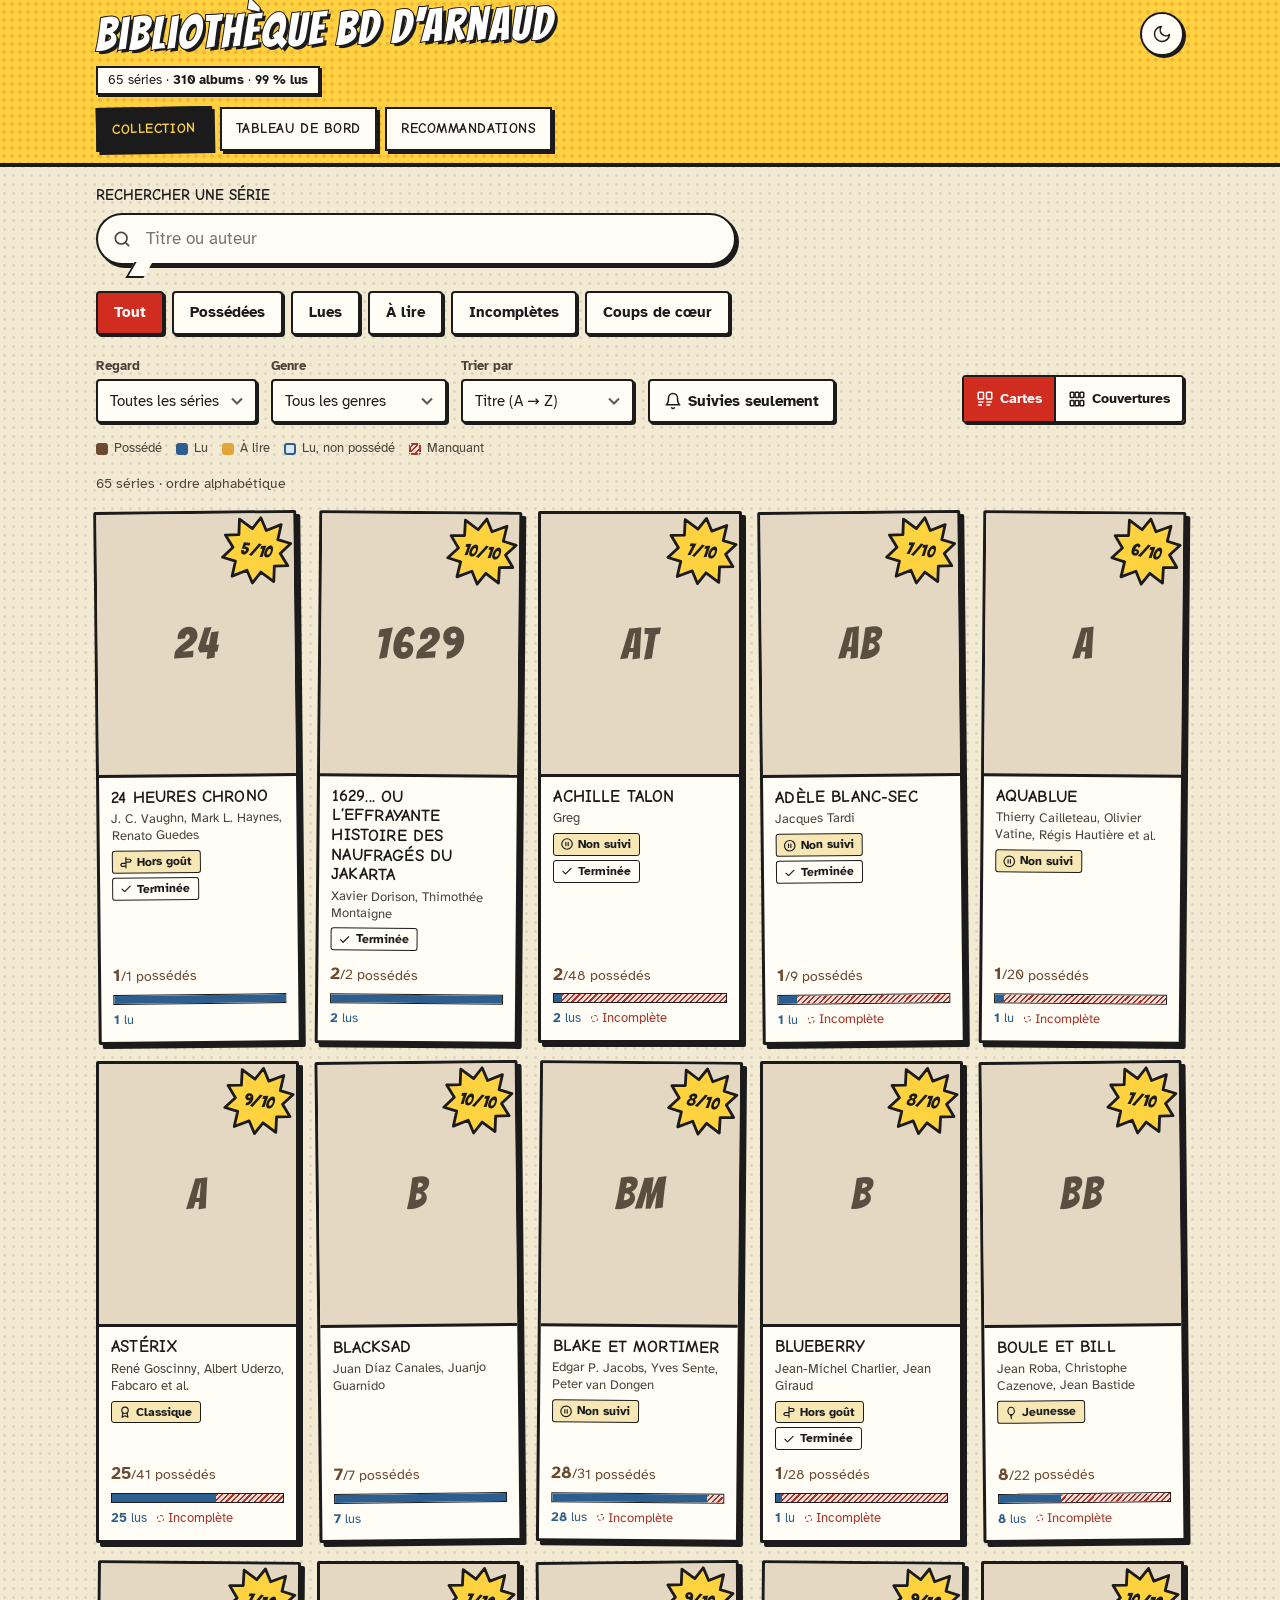
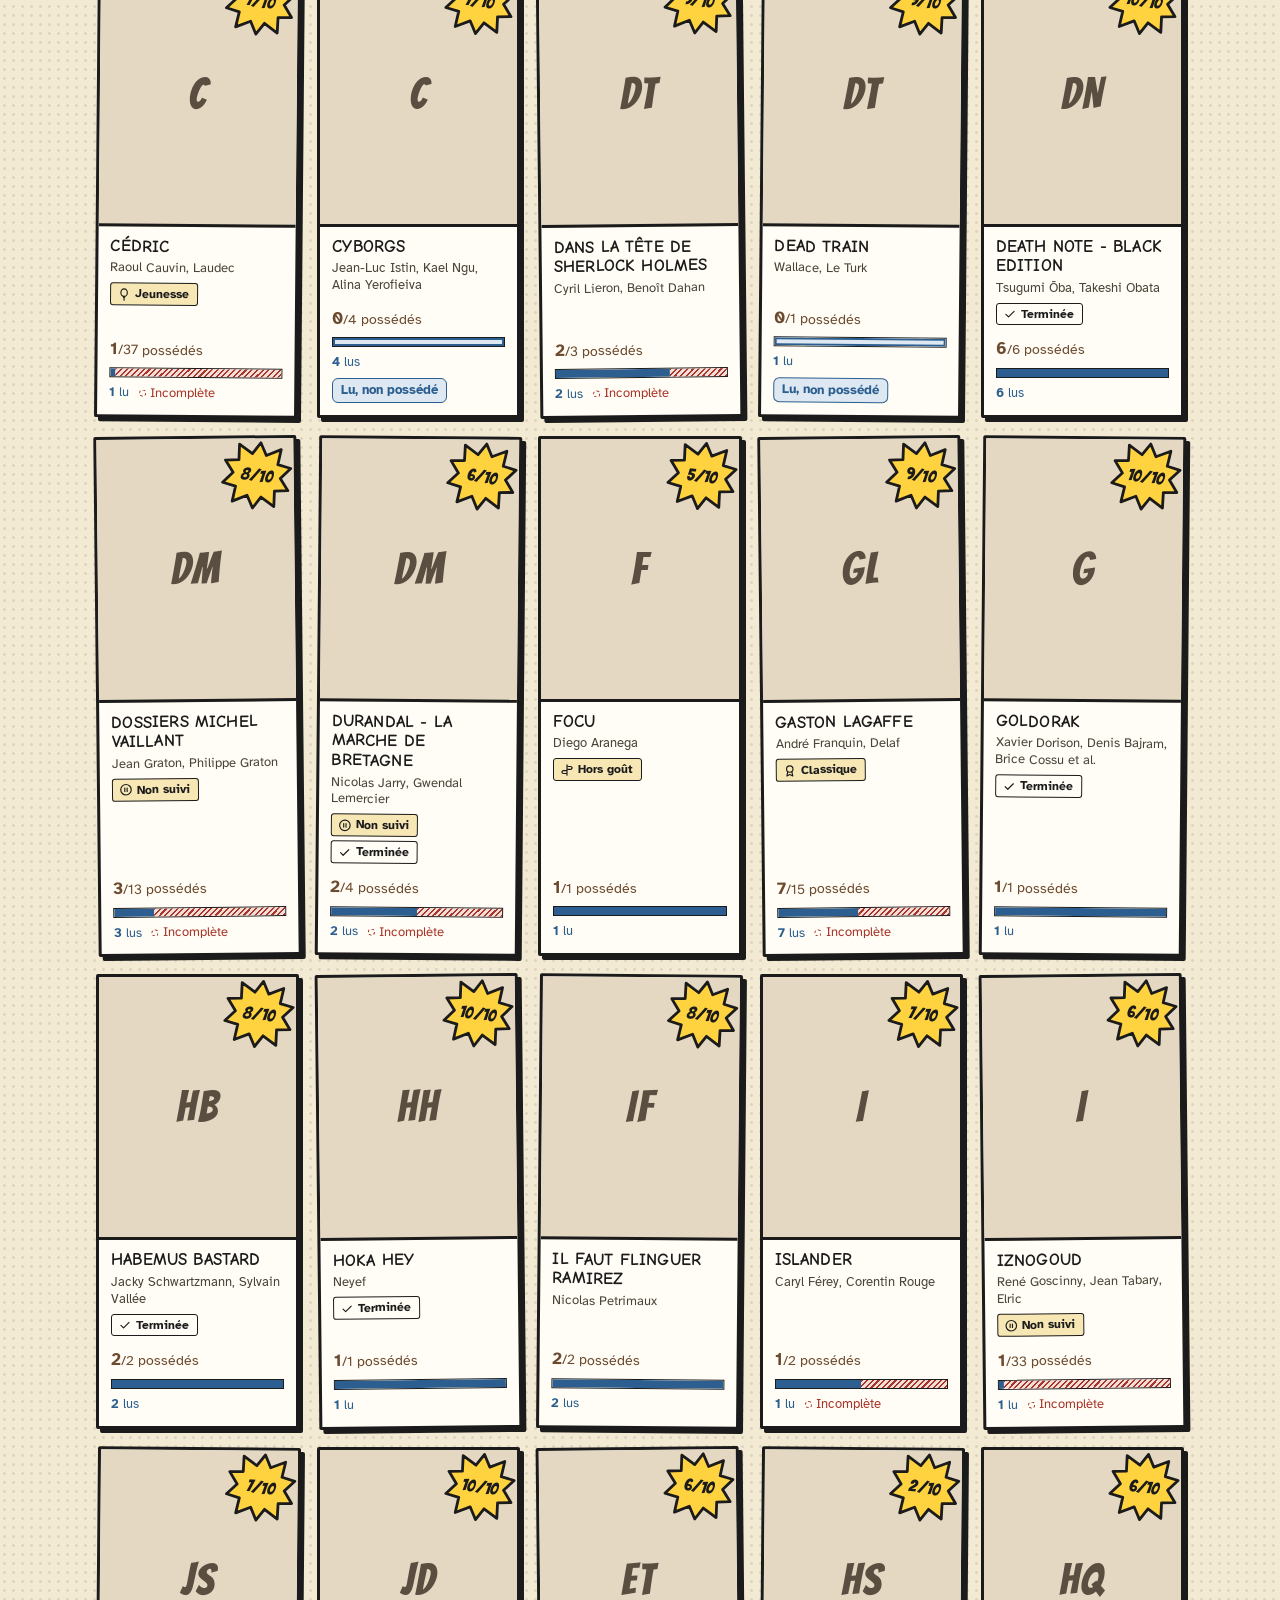
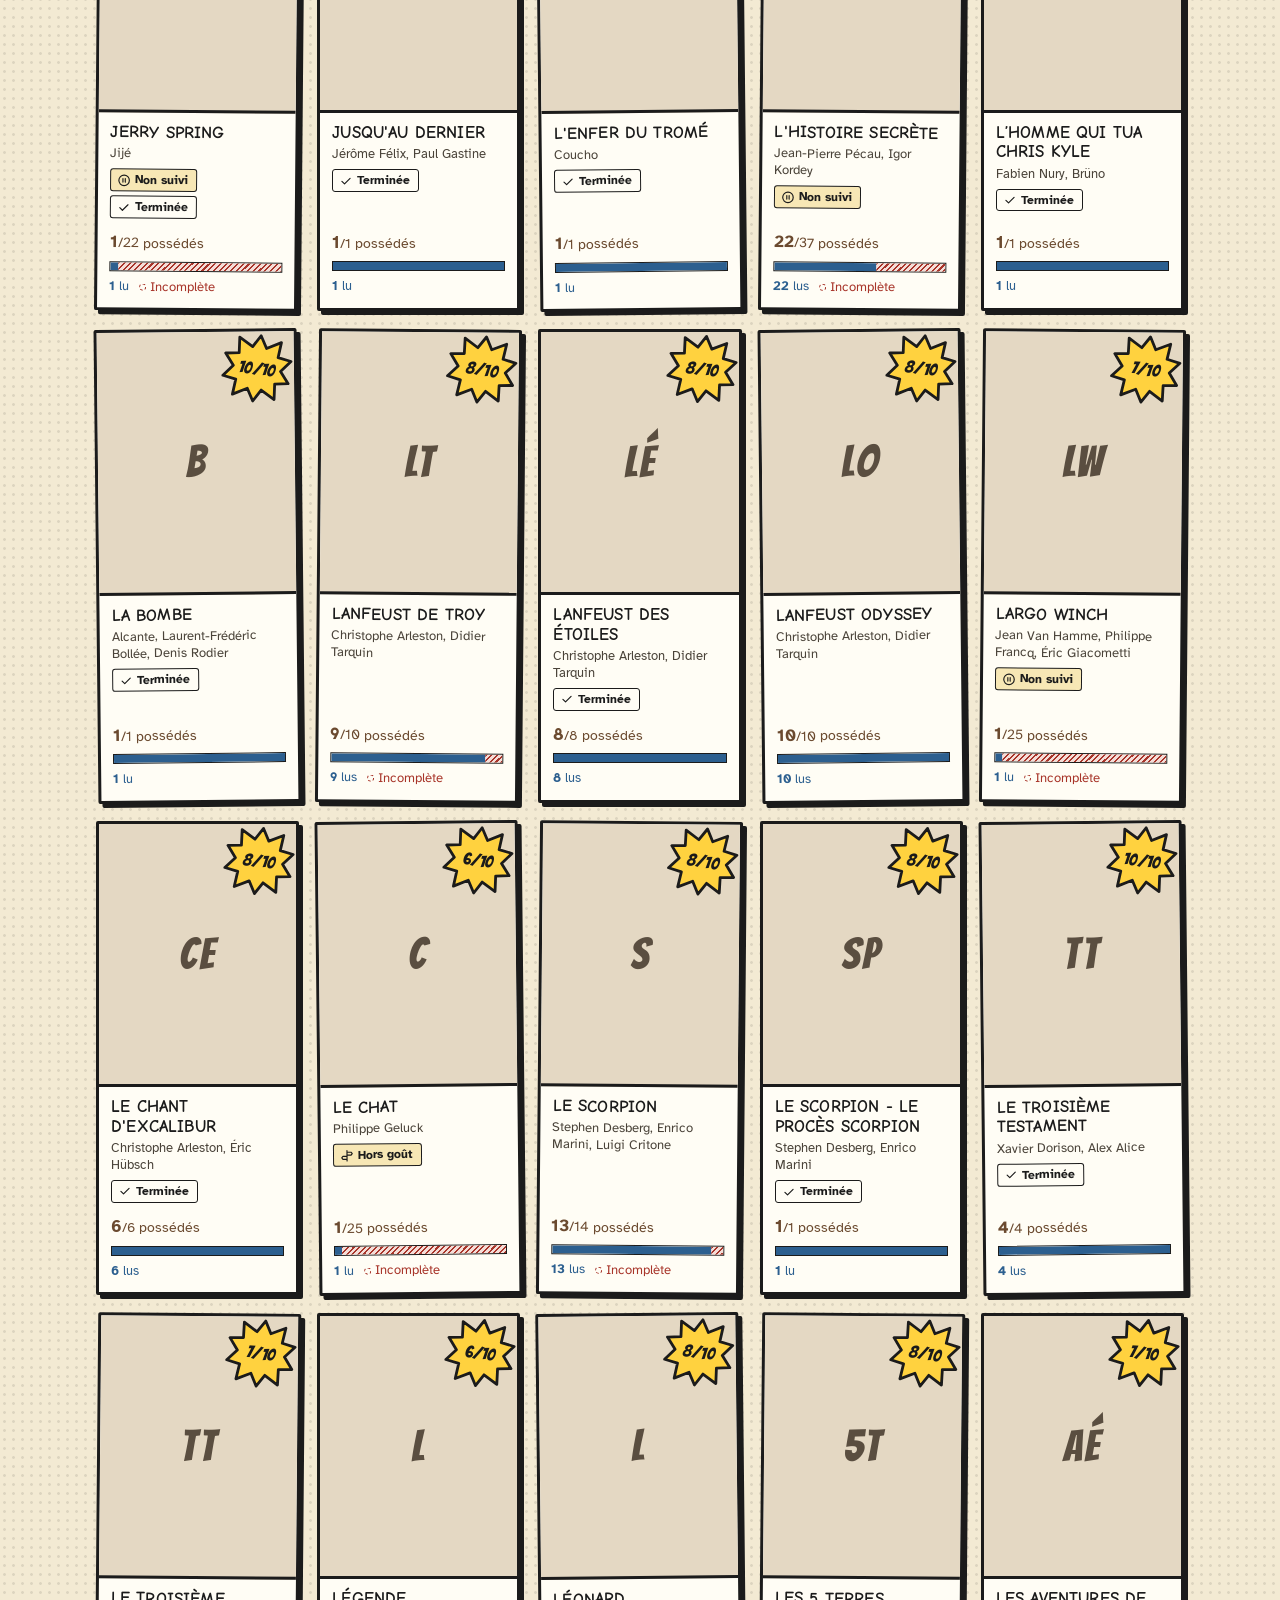
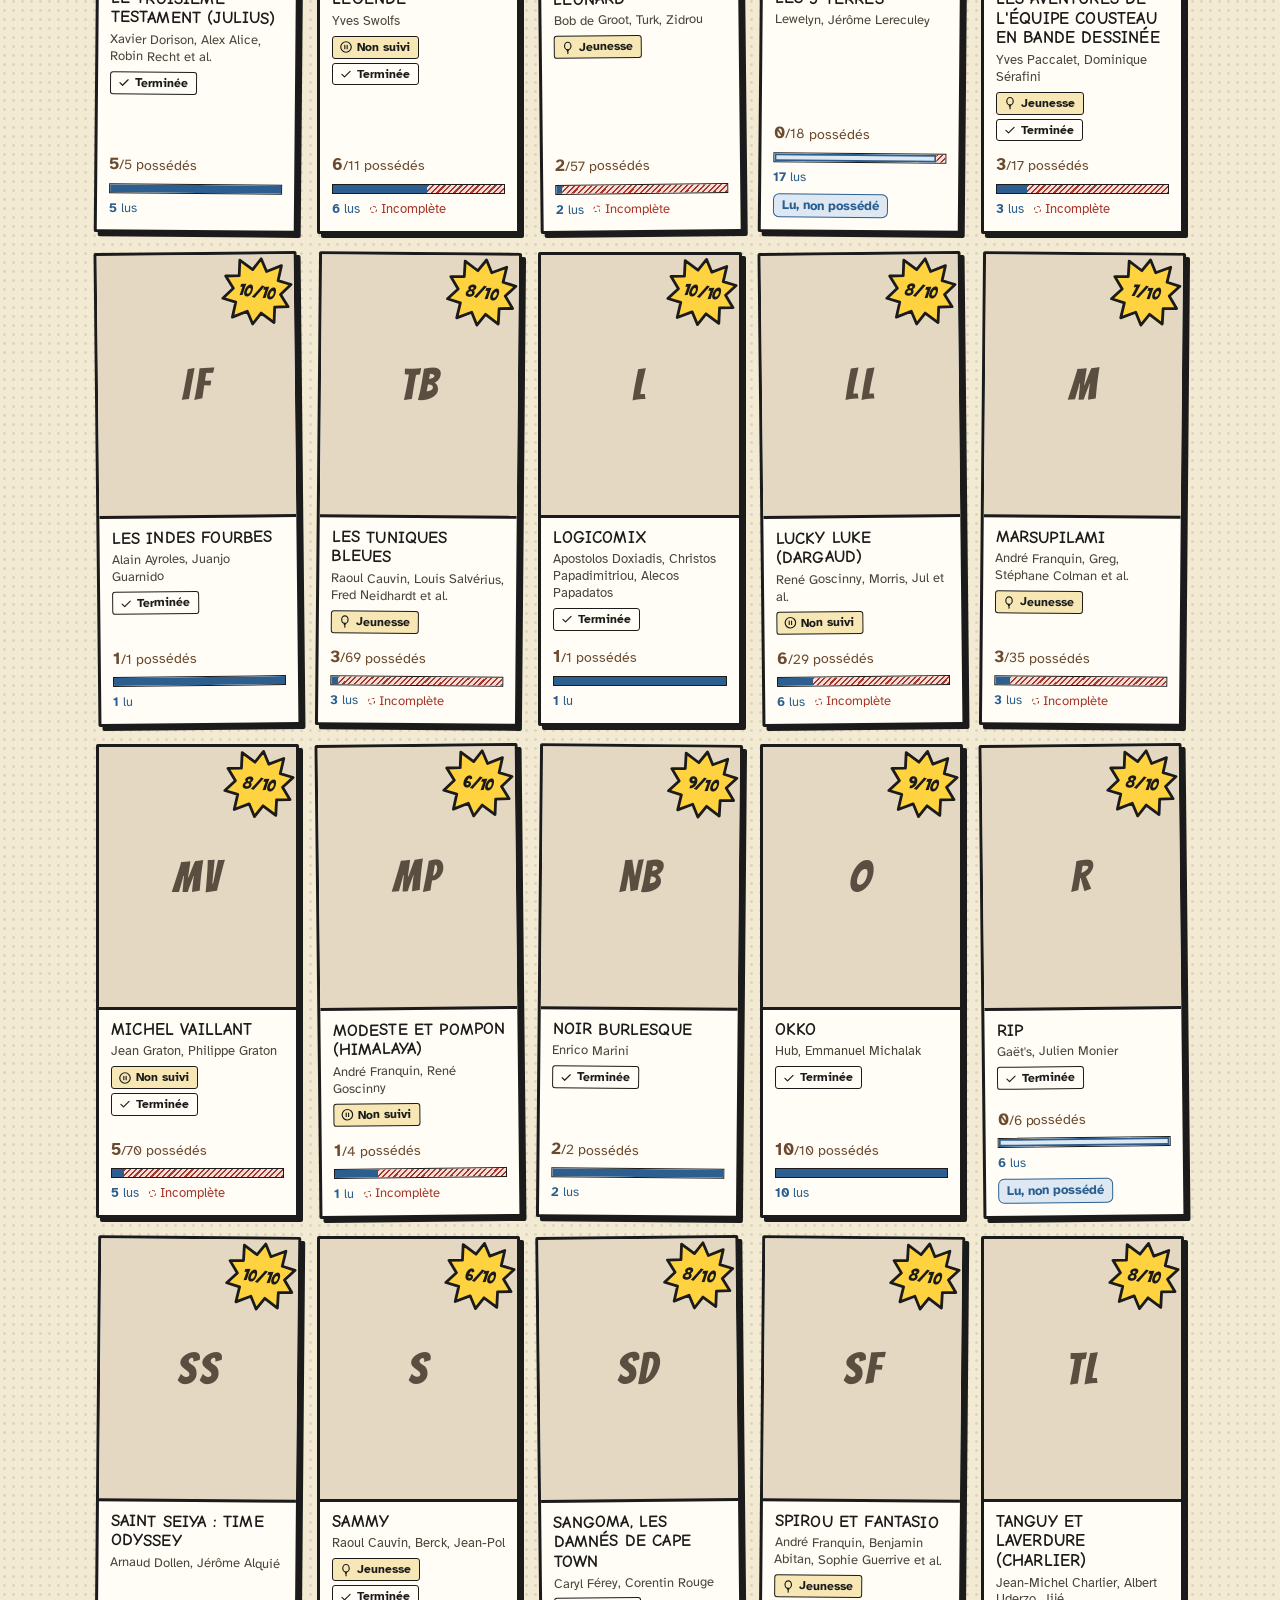
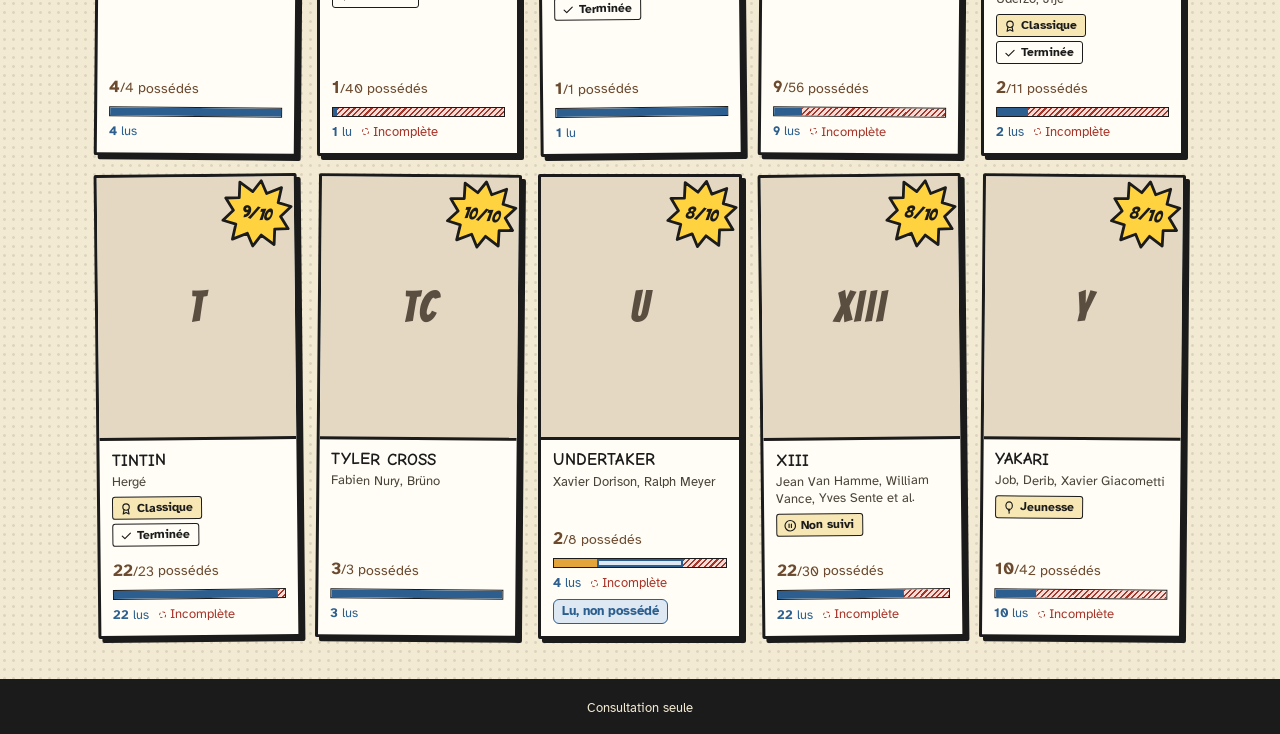
==== commit 8e00bbcc: "BUG-02 : une donnée inattendue ne fait plus tomber une page - verifier_donnees.py : mois de 01 à 12 " ====
--- a/index.html
+++ b/index.html
@@ -17,8 +17,8 @@
 <link rel="preconnect" href="https://fonts.googleapis.com">
 <link rel="preconnect" href="https://fonts.gstatic.com" crossorigin>
 <link rel="stylesheet" href="https://fonts.googleapis.com/css2?family=Atkinson+Hyperlegible:wght@400;700&family=Bangers&family=Comic+Neue:wght@700&display=swap">
-<link rel="stylesheet" href="css/style.css?v=12">
-<script src="js/app.js?v=12" defer></script>
+<link rel="stylesheet" href="css/style.css?v=13">
+<script src="js/app.js?v=13" defer></script>
 </head>
 <body data-page="collection">
 
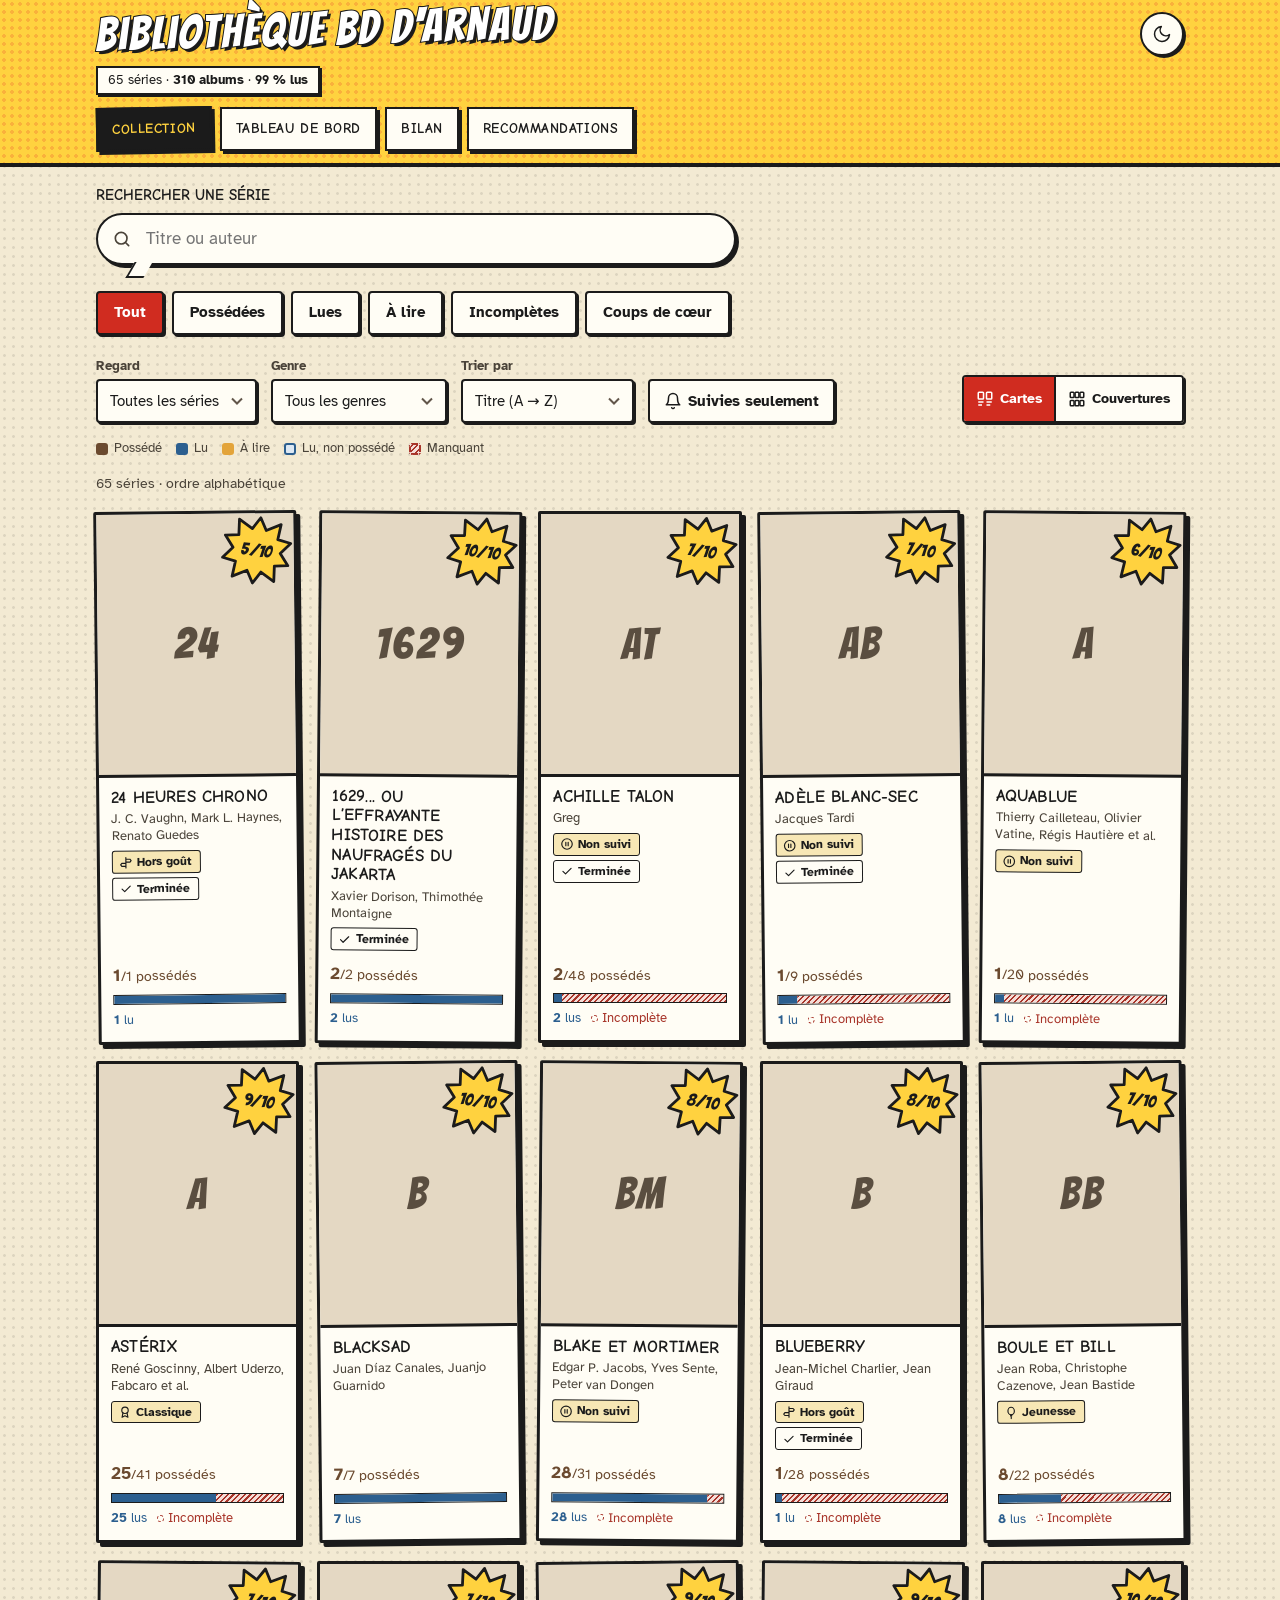
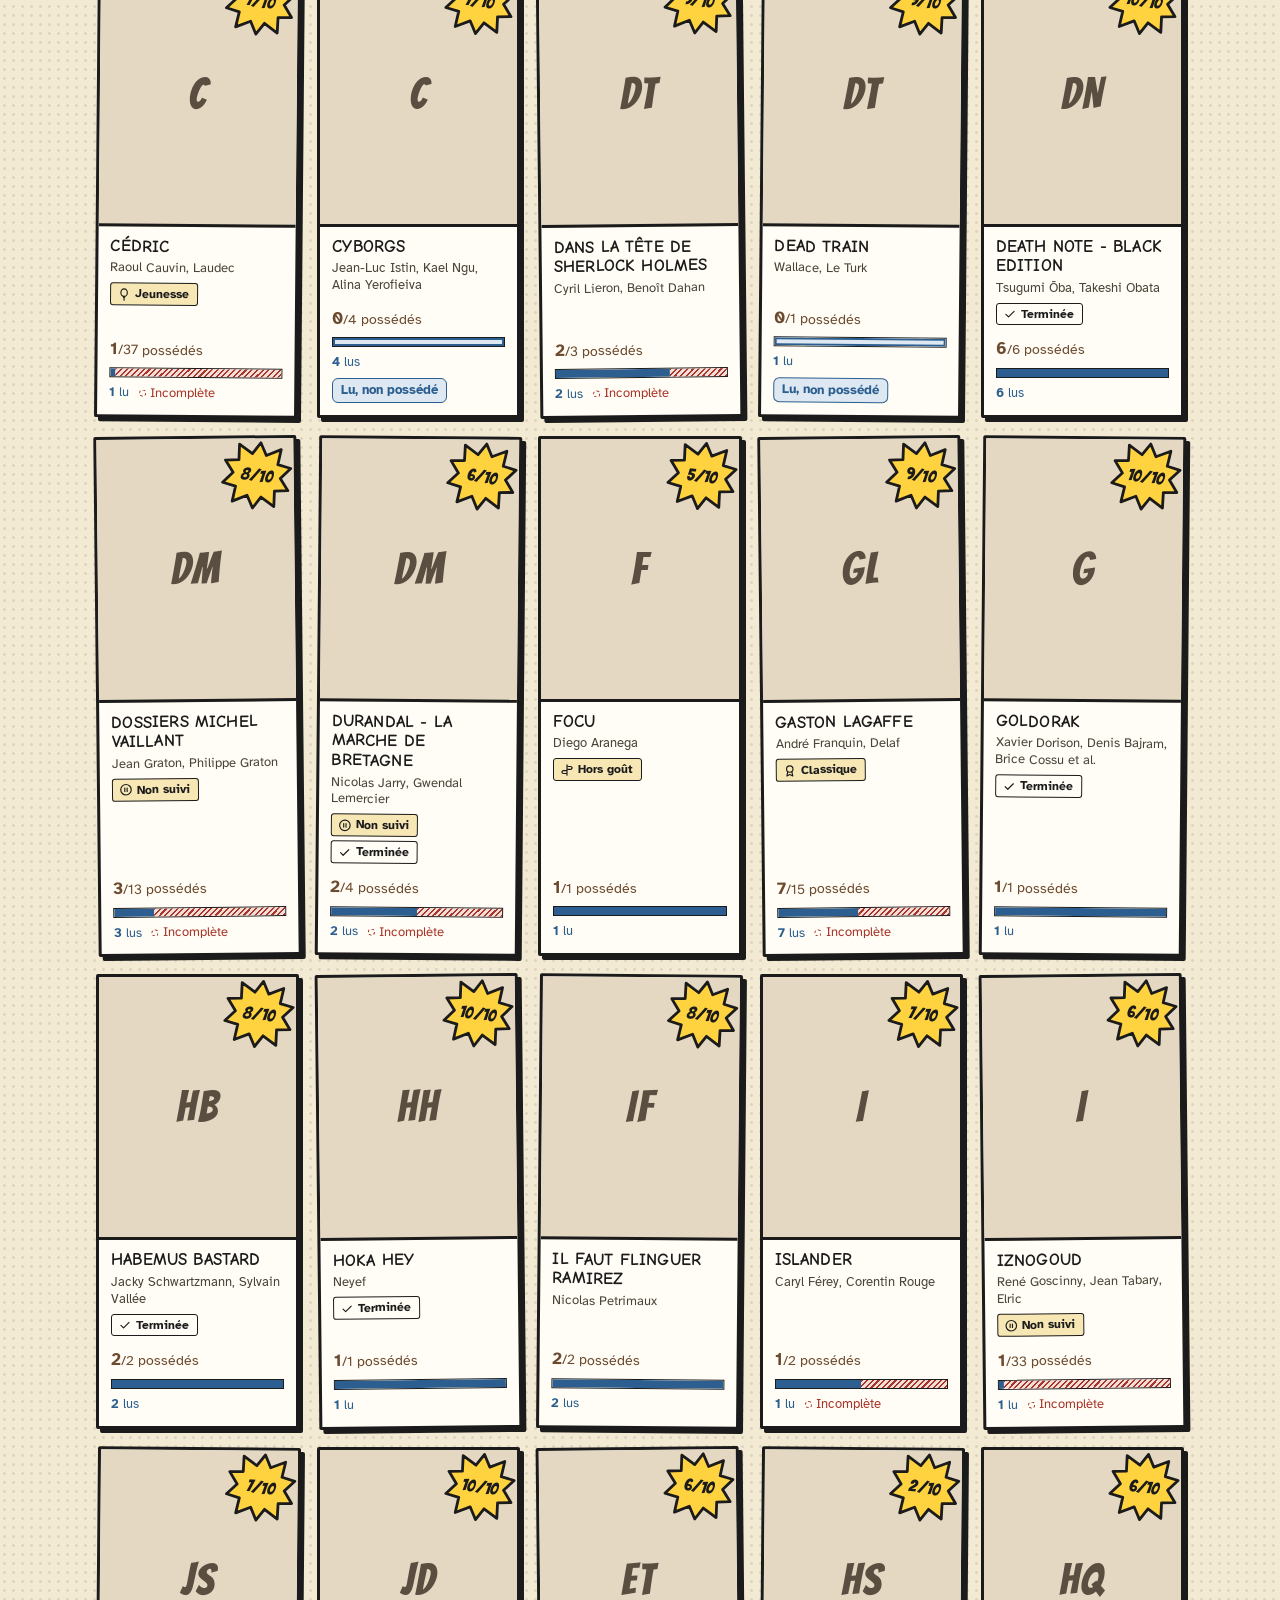
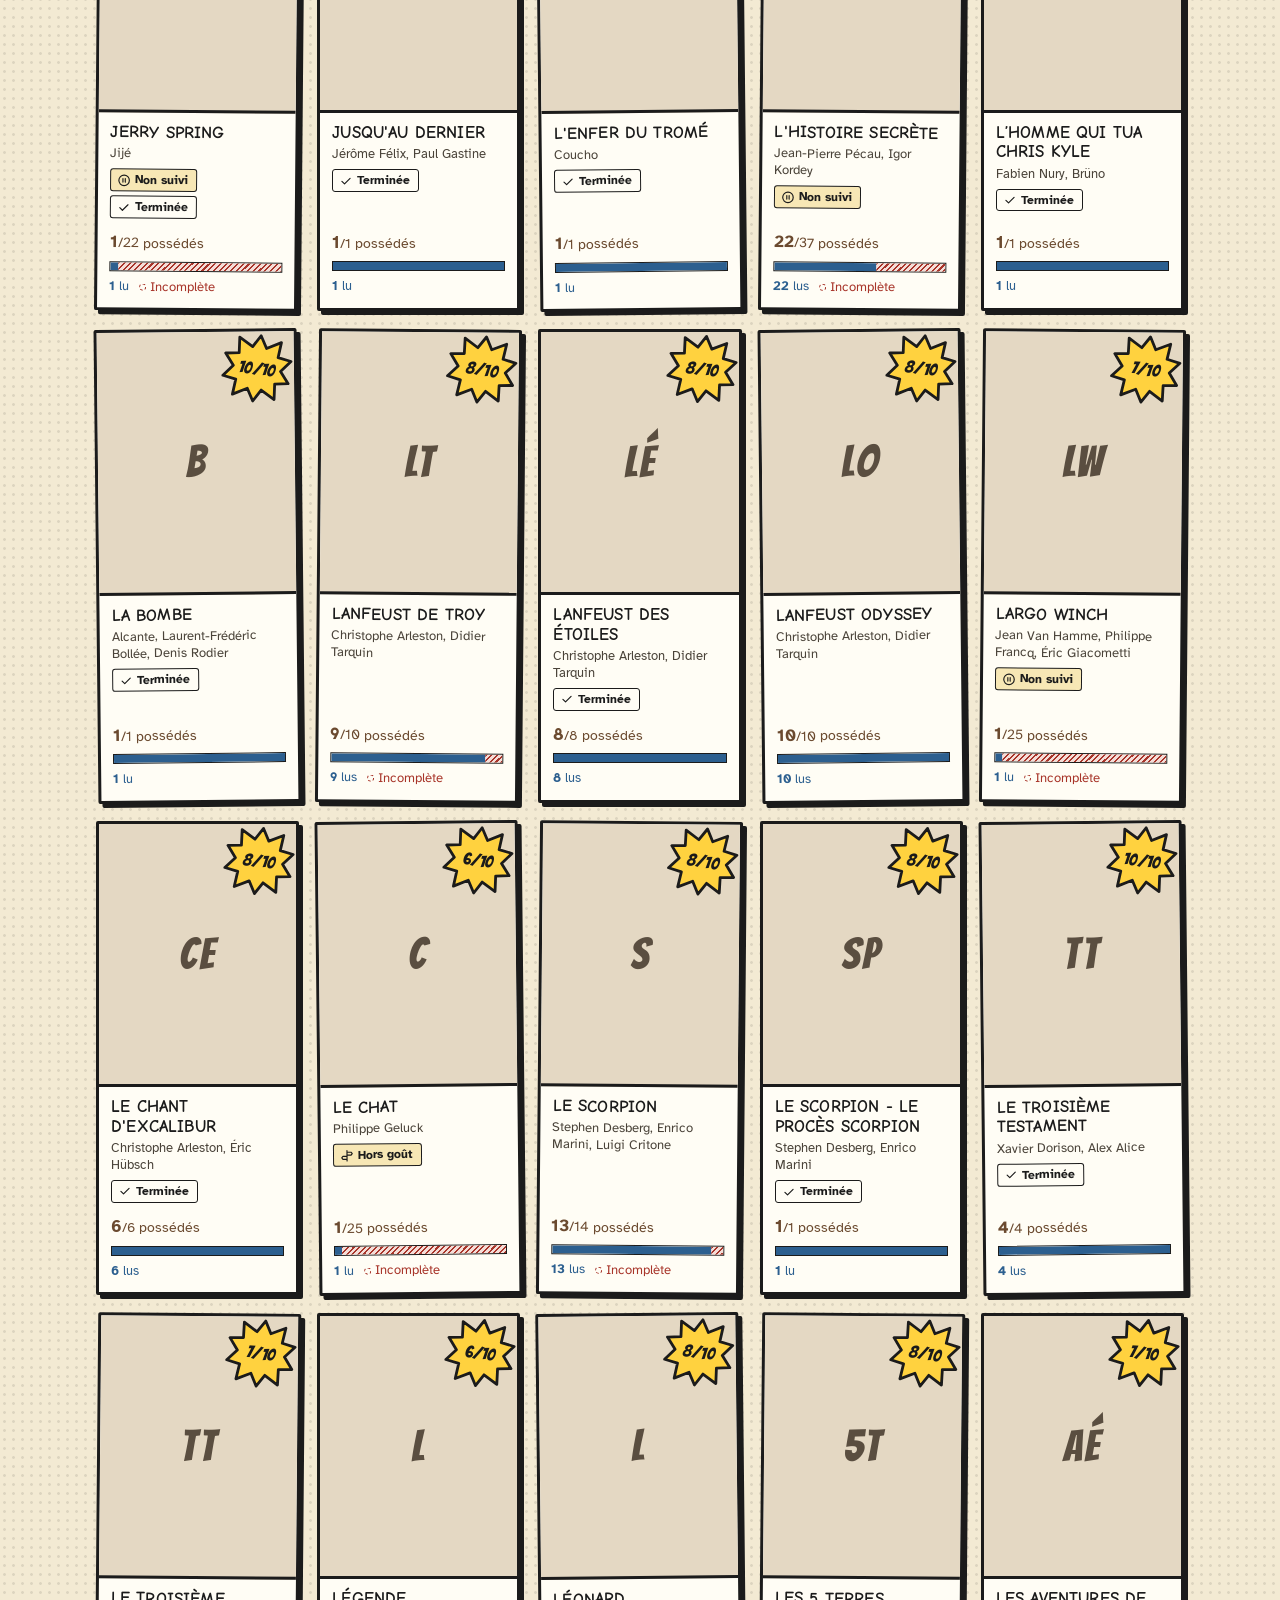
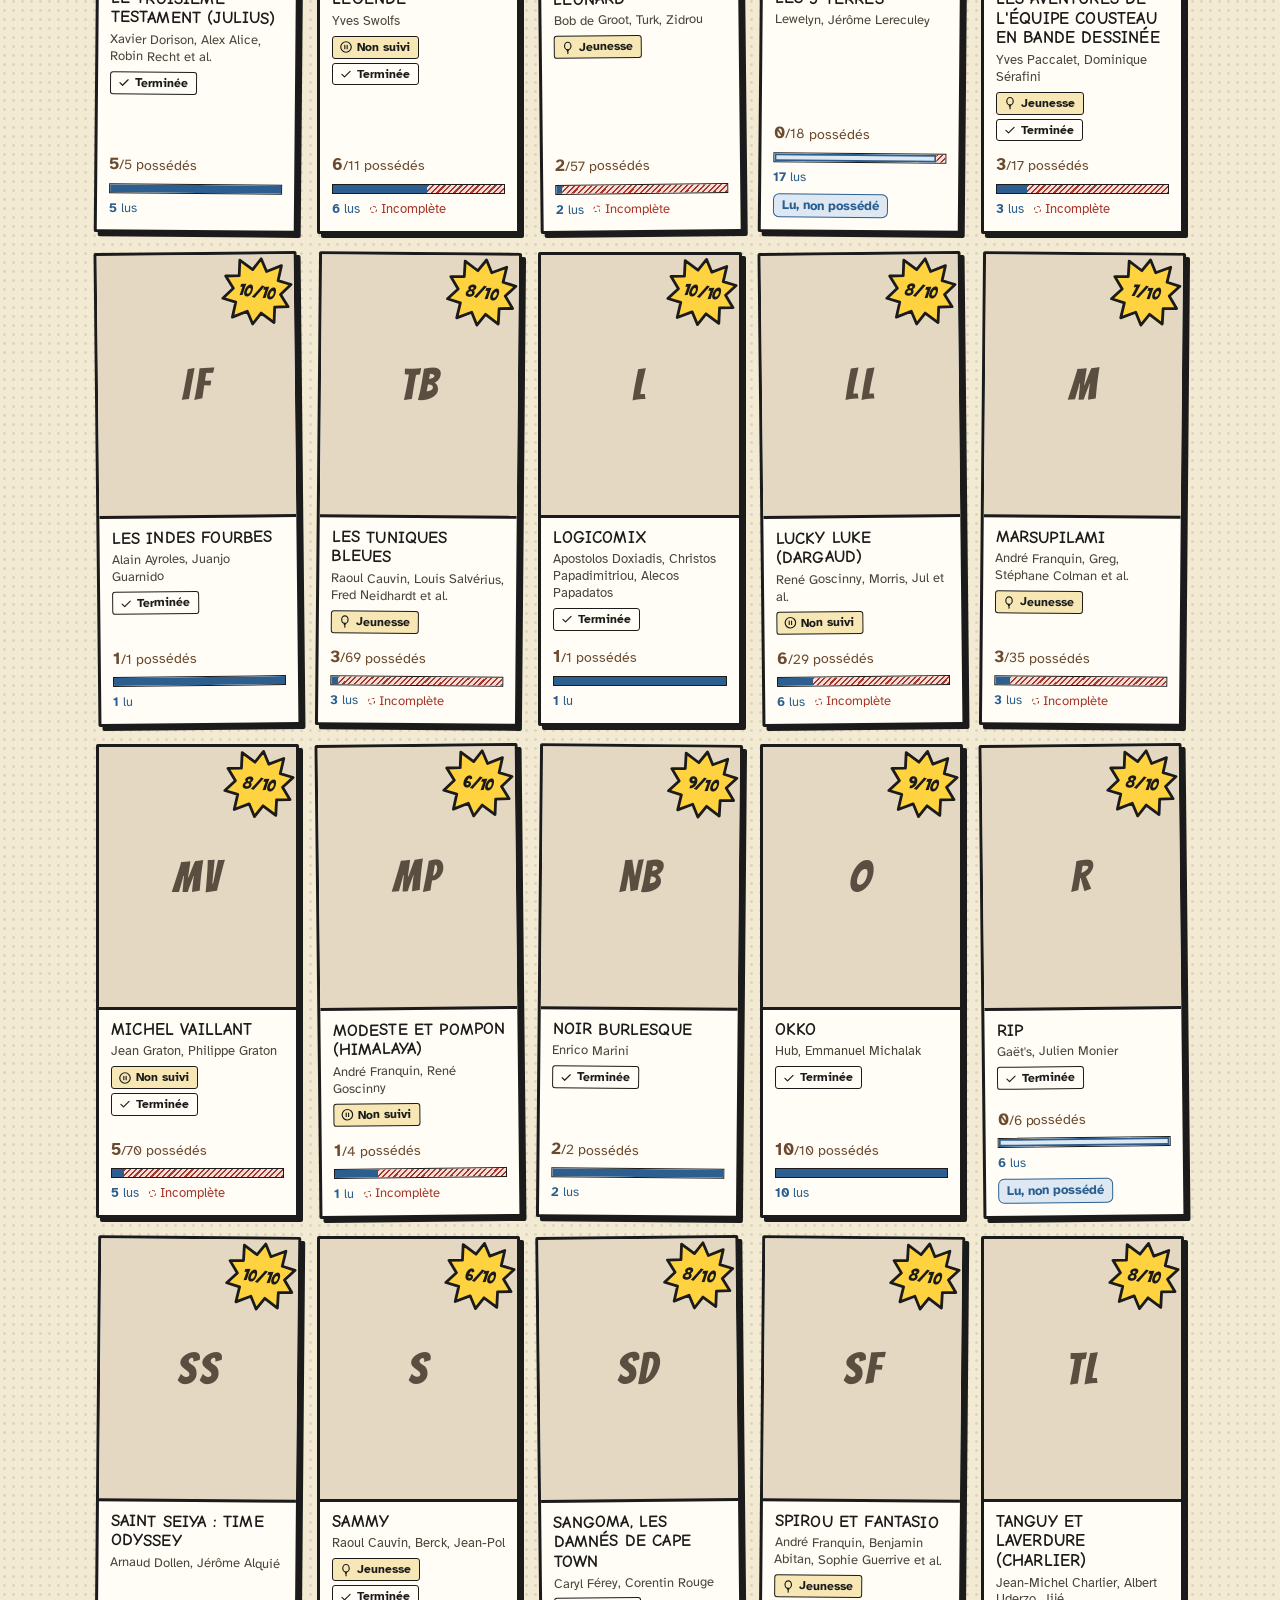
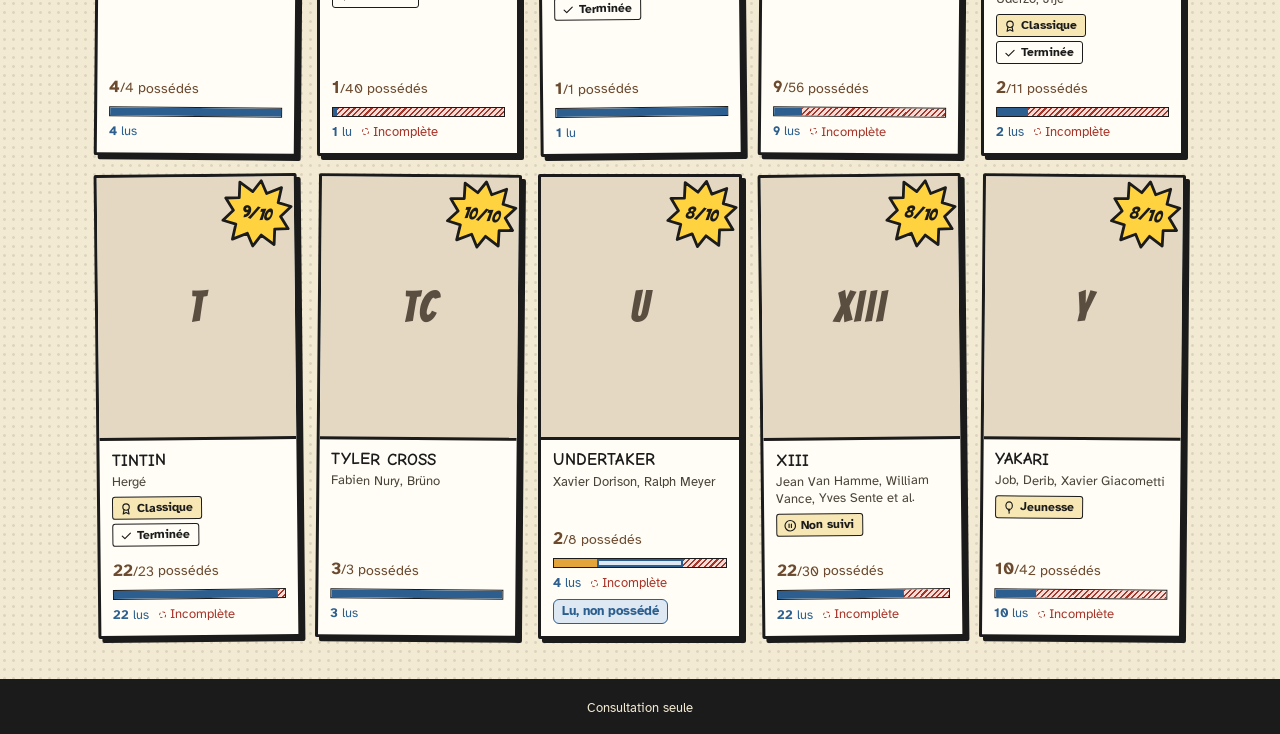
==== commit 881a154f: "US-21 : date de lecture et bilan de l'année - date_ajout = première des deux dates (achat ou lecture" ====
--- a/index.html
+++ b/index.html
@@ -17,8 +17,8 @@
 <link rel="preconnect" href="https://fonts.googleapis.com">
 <link rel="preconnect" href="https://fonts.gstatic.com" crossorigin>
 <link rel="stylesheet" href="https://fonts.googleapis.com/css2?family=Atkinson+Hyperlegible:wght@400;700&family=Bangers&family=Comic+Neue:wght@700&display=swap">
-<link rel="stylesheet" href="css/style.css?v=13">
-<script src="js/app.js?v=13" defer></script>
+<link rel="stylesheet" href="css/style.css?v=14">
+<script src="js/app.js?v=14" defer></script>
 </head>
 <body data-page="collection">
 
@@ -39,6 +39,7 @@
     <nav class="main-nav" aria-label="Navigation principale">
       <a href="index.html" aria-current="page">Collection</a>
       <a href="stats.html">Tableau de bord</a>
+      <a href="bilan.html">Bilan</a>
       <a href="reco.html">Recommandations</a>
     </nav>
   </div>
--- a/css/style.css
+++ b/css/style.css
@@ -598,3 +598,16 @@
 @media (prefers-reduced-motion: reduce) {
   .card, .series-grid > li .card, .series-grid > li .card:hover, .main-nav a[aria-current="page"] { transition: none; transform: none; }
 }
+
+/* ---------- Bilan de l'année (US-21) ---------- */
+.bilan-tete { display: flex; flex-wrap: wrap; align-items: flex-end; justify-content: space-between; gap: 10px 16px; }
+.bilan-annee select { min-height: 44px; }
+.bilan-note { font-size: 26px; }
+.histo-annees-axe { margin-top: -6px; }
+.histo-annees-axe button {
+  min-height: 44px; padding: 0; border: 0; background: none; color: var(--ink2); font: inherit; font-size: 13px;
+  cursor: pointer; text-decoration: underline dotted;
+}
+.histo-annees-axe button[aria-current="true"] { color: var(--ink); font-weight: 700; text-decoration: none; }
+.tome-date { display: block; font-size: 12px; color: var(--ink2); }
+.encart-erreur p { margin: 0; color: var(--ink2); }
